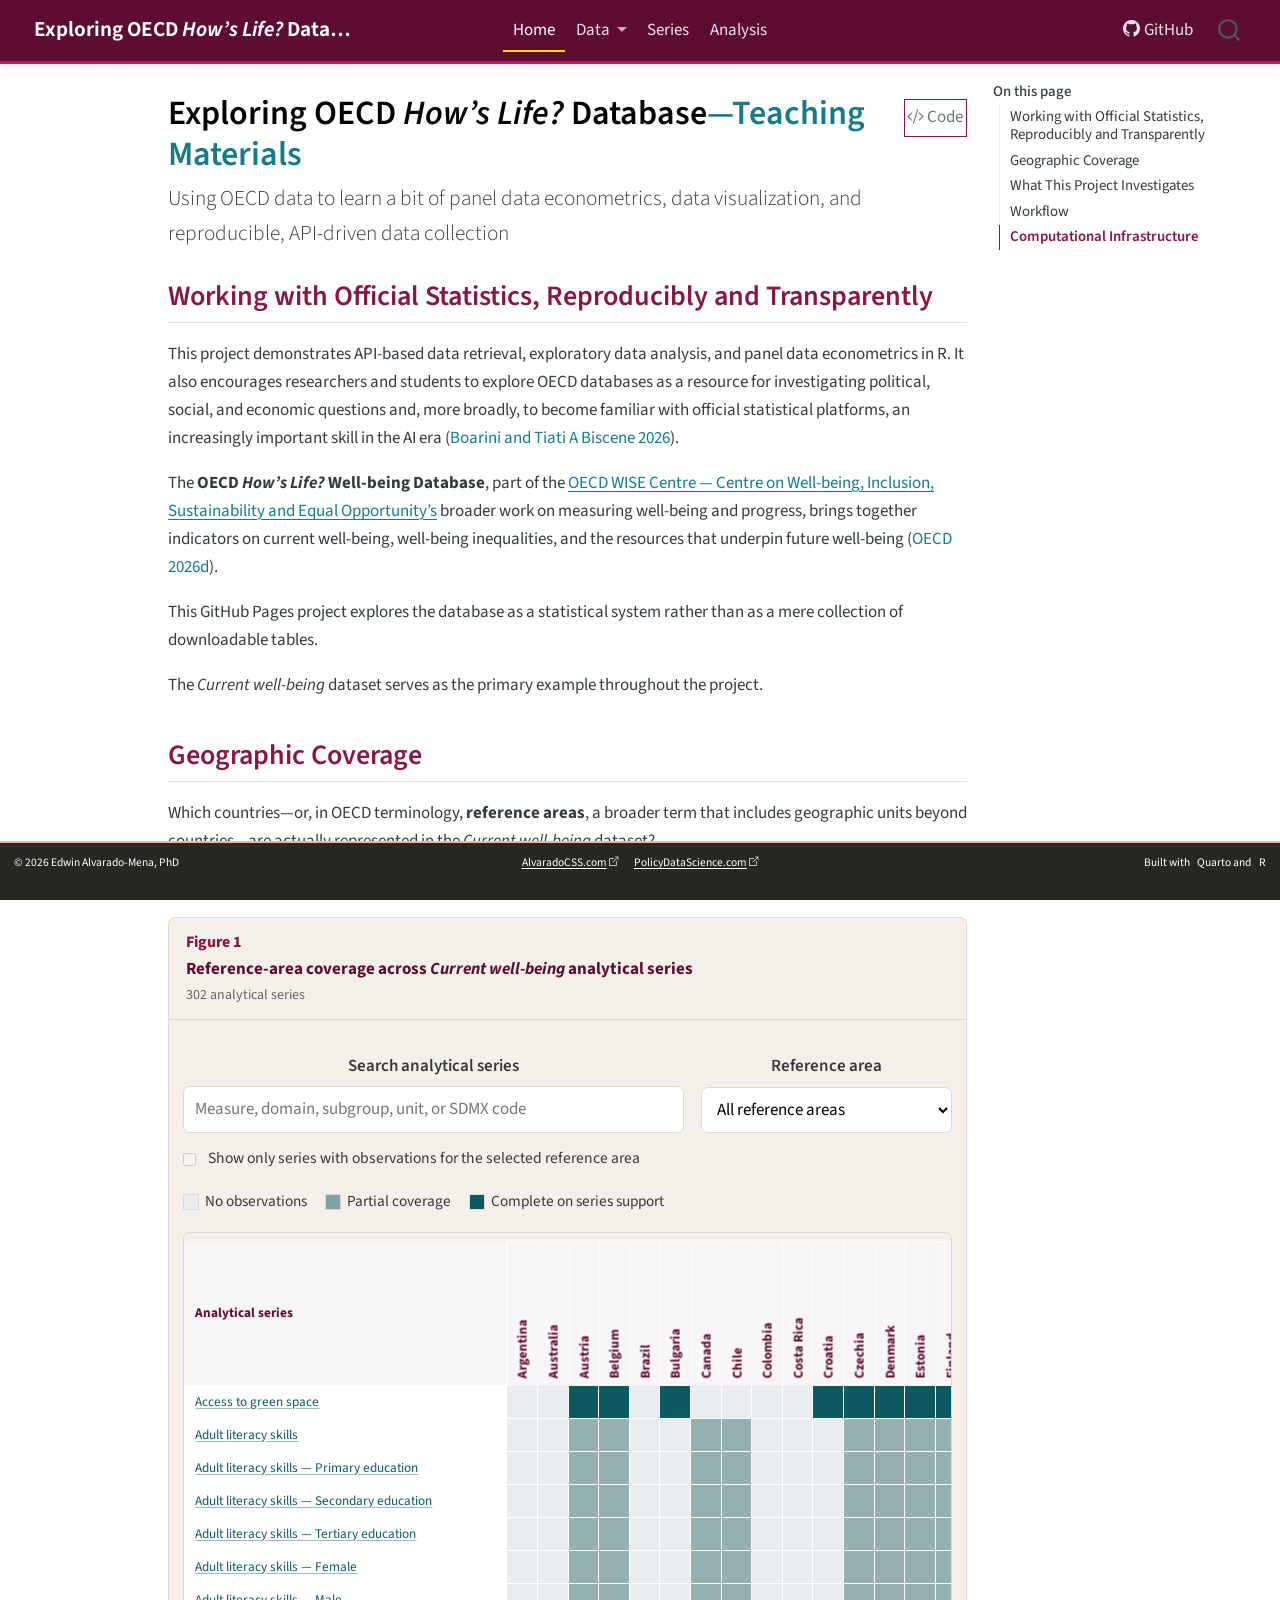
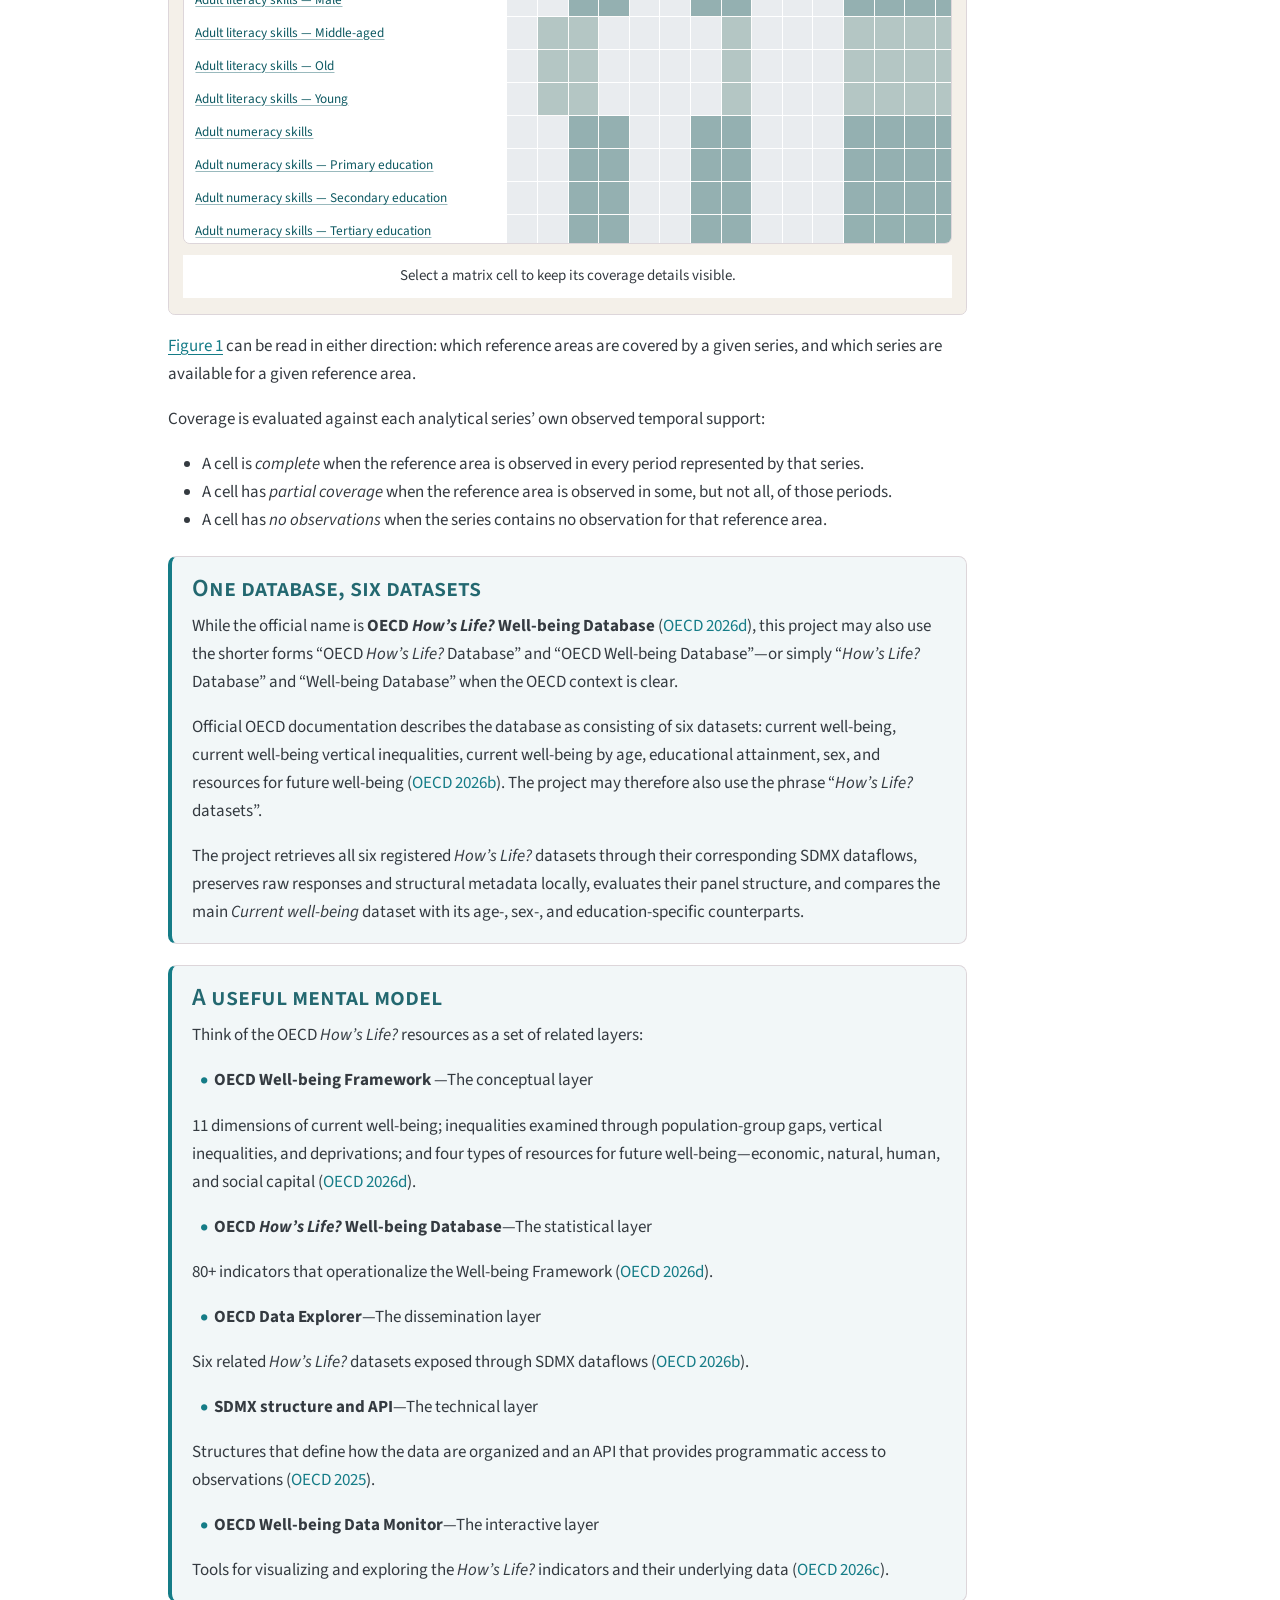
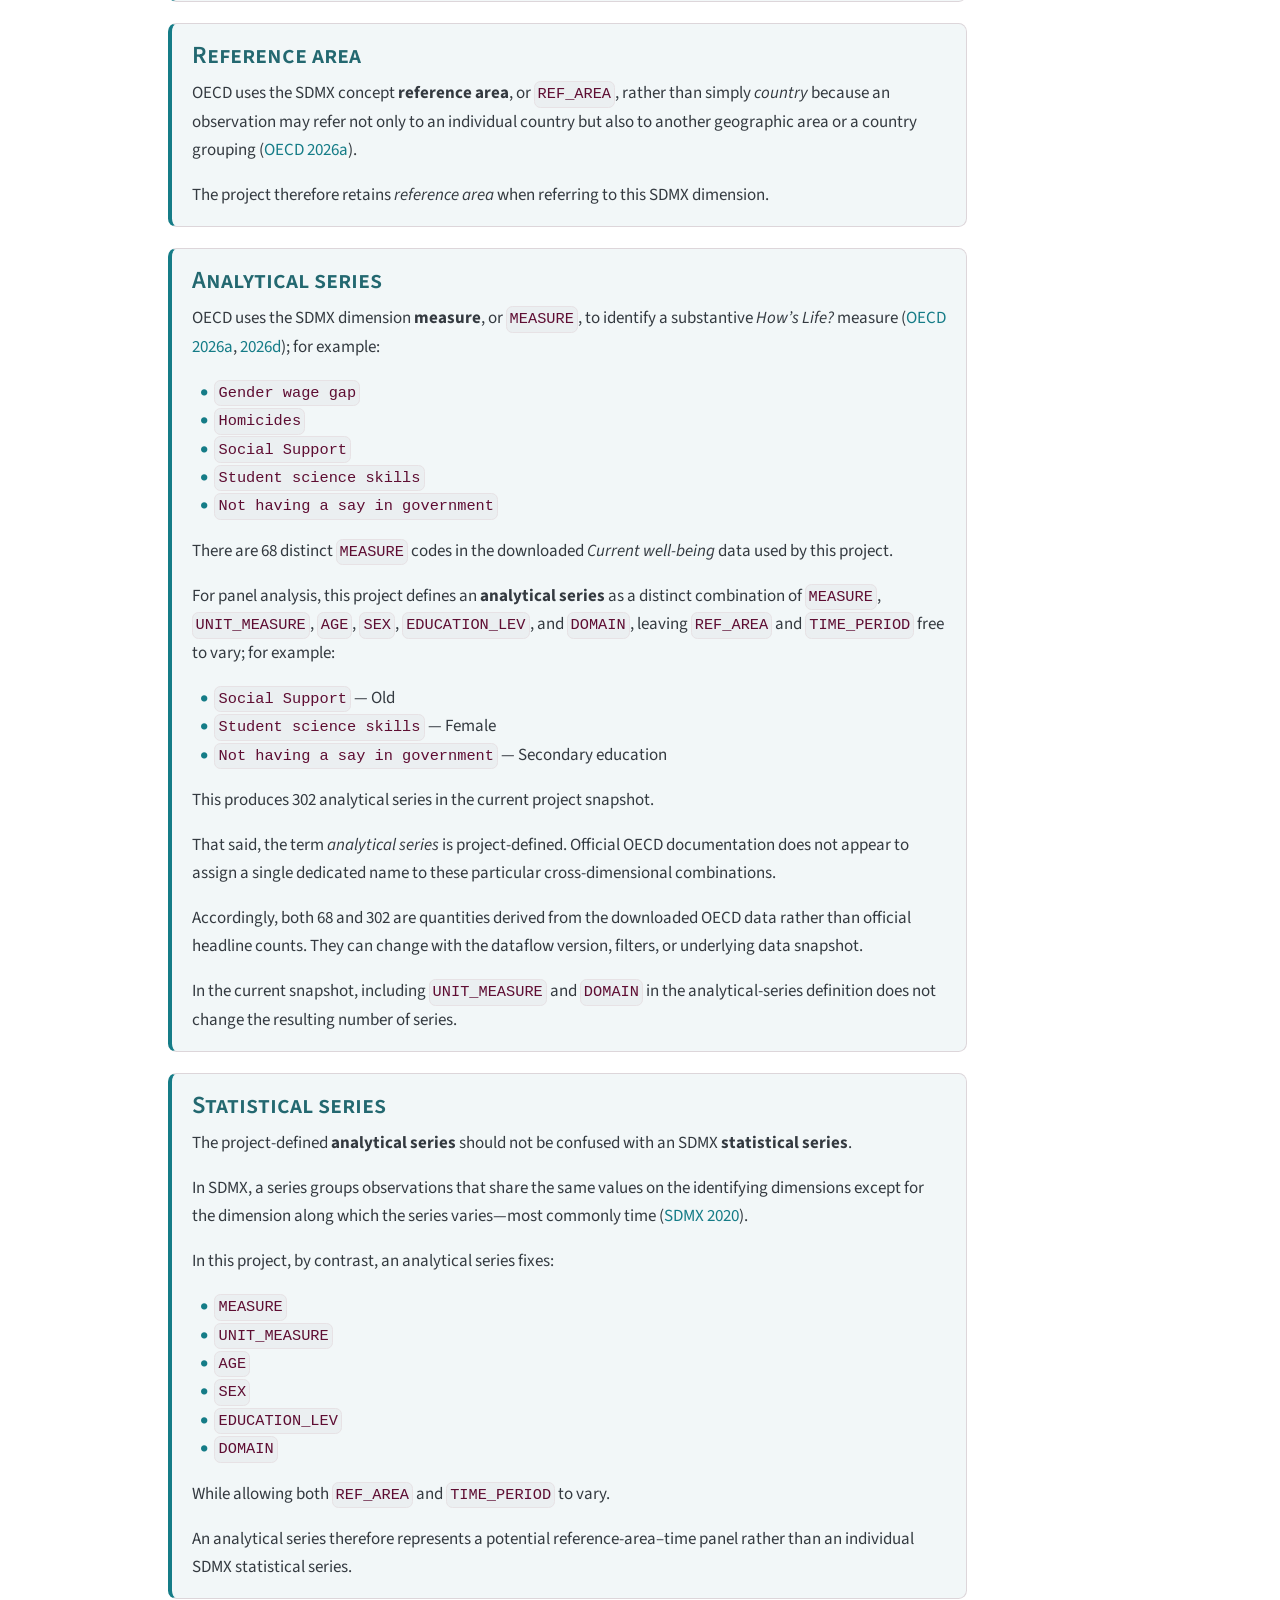
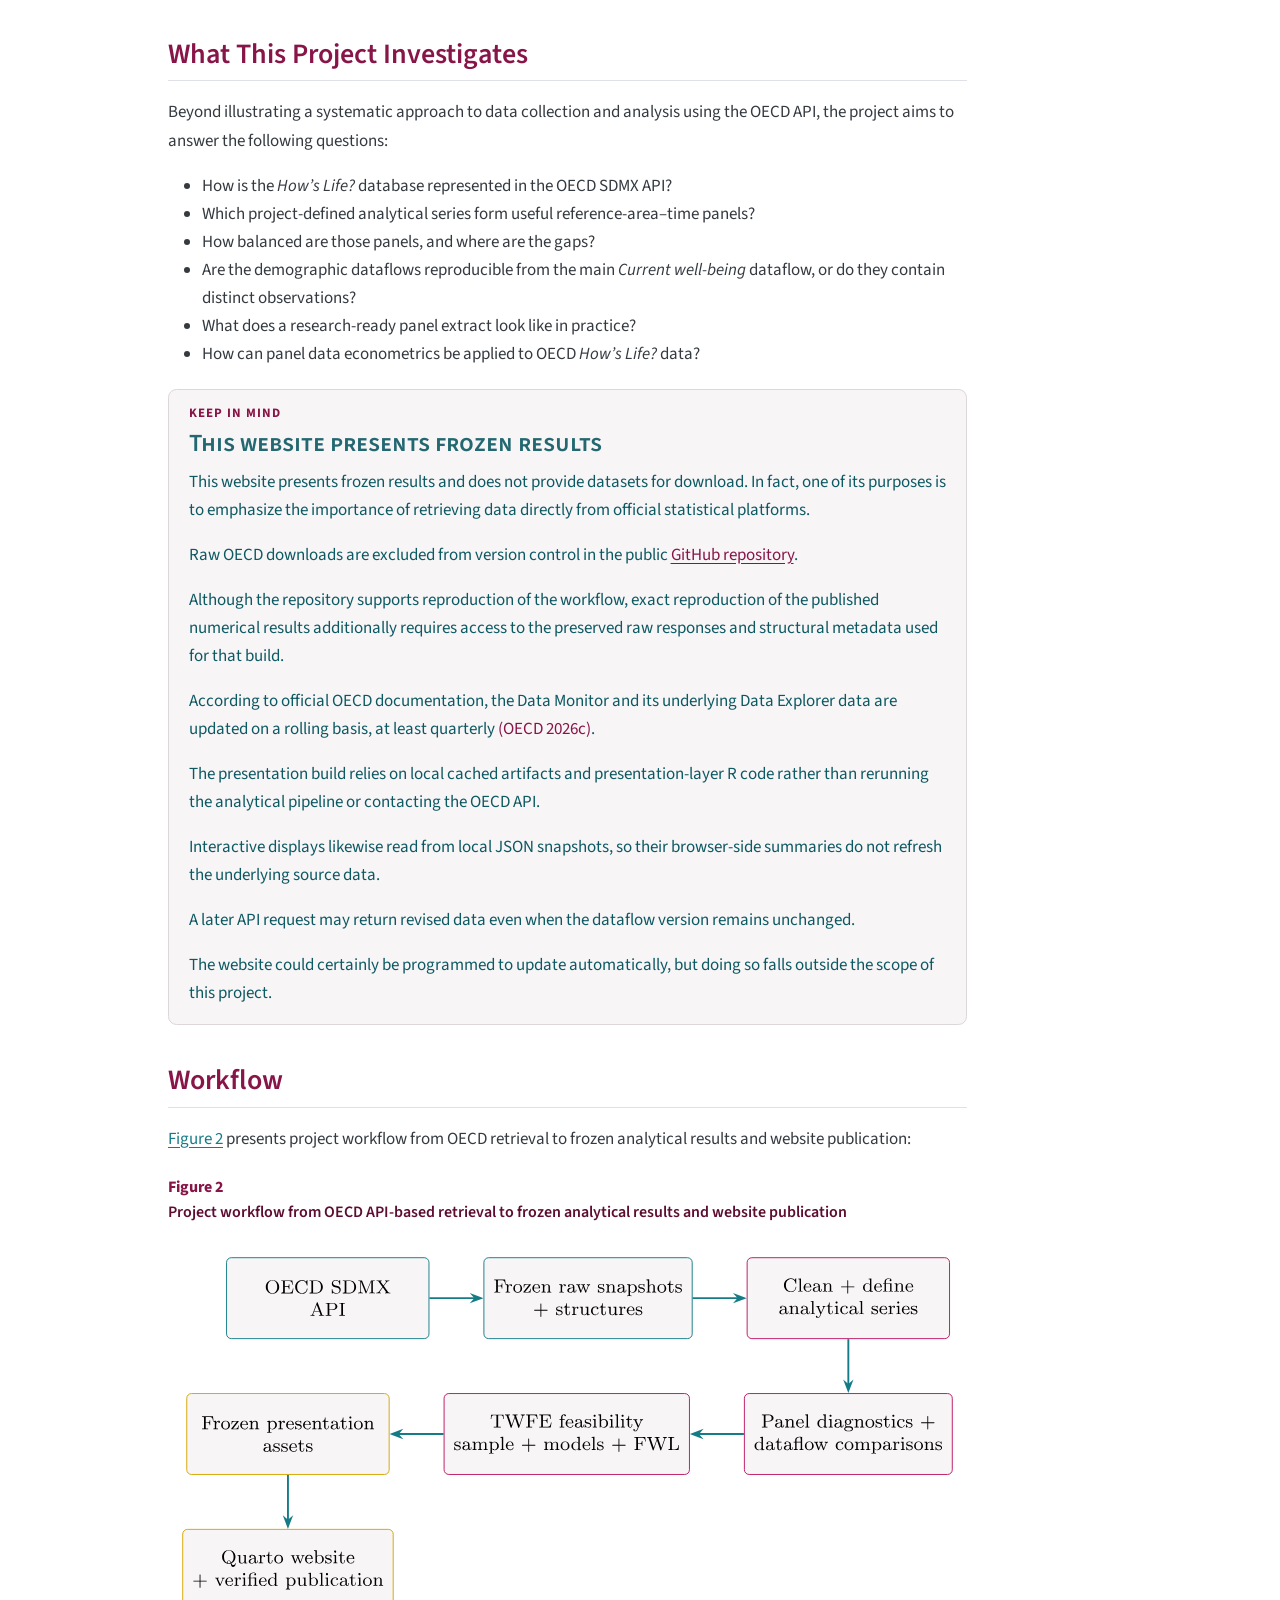
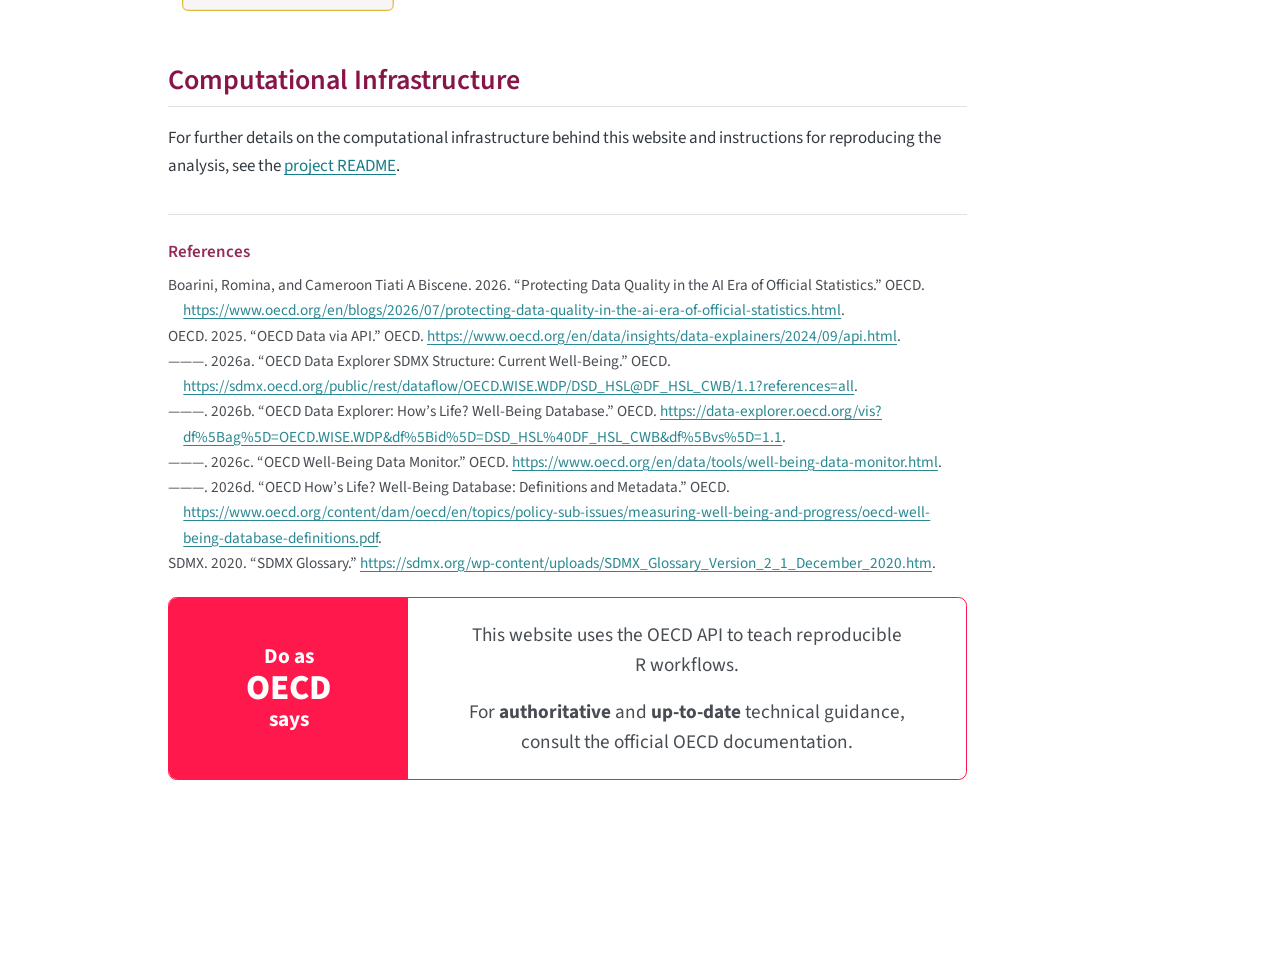
==== docs/index.html @ 36839a45 "Fix clean-checkout publication build" ====
<!DOCTYPE html>
<html xmlns="http://www.w3.org/1999/xhtml" lang="en" xml:lang="en"><head>

<meta charset="utf-8">
<meta name="generator" content="quarto-1.8.25">

<meta name="viewport" content="width=device-width, initial-scale=1.0, user-scalable=yes">


<title>Exploring OECD How’s Life? Database—Teaching Materials – Exploring OECD &lt;em&gt;How’s Life?&lt;/em&gt; Database</title>
<style>
code{white-space: pre-wrap;}
span.smallcaps{font-variant: small-caps;}
div.columns{display: flex; gap: min(4vw, 1.5em);}
div.column{flex: auto; overflow-x: auto;}
div.hanging-indent{margin-left: 1.5em; text-indent: -1.5em;}
ul.task-list{list-style: none;}
ul.task-list li input[type="checkbox"] {
  width: 0.8em;
  margin: 0 0.8em 0.2em -1em; /* quarto-specific, see https://github.com/quarto-dev/quarto-cli/issues/4556 */ 
  vertical-align: middle;
}
/* CSS for syntax highlighting */
html { -webkit-text-size-adjust: 100%; }
pre > code.sourceCode { white-space: pre; position: relative; }
pre > code.sourceCode > span { display: inline-block; line-height: 1.25; }
pre > code.sourceCode > span:empty { height: 1.2em; }
.sourceCode { overflow: visible; }
code.sourceCode > span { color: inherit; text-decoration: inherit; }
div.sourceCode { margin: 1em 0; }
pre.sourceCode { margin: 0; }
@media screen {
div.sourceCode { overflow: auto; }
}
@media print {
pre > code.sourceCode { white-space: pre-wrap; }
pre > code.sourceCode > span { text-indent: -5em; padding-left: 5em; }
}
pre.numberSource code
  { counter-reset: source-line 0; }
pre.numberSource code > span
  { position: relative; left: -4em; counter-increment: source-line; }
pre.numberSource code > span > a:first-child::before
  { content: counter(source-line);
    position: relative; left: -1em; text-align: right; vertical-align: baseline;
    border: none; display: inline-block;
    -webkit-touch-callout: none; -webkit-user-select: none;
    -khtml-user-select: none; -moz-user-select: none;
    -ms-user-select: none; user-select: none;
    padding: 0 4px; width: 4em;
  }
pre.numberSource { margin-left: 3em;  padding-left: 4px; }
div.sourceCode
  {   }
@media screen {
pre > code.sourceCode > span > a:first-child::before { text-decoration: underline; }
}
/* CSS for citations */
div.csl-bib-body { }
div.csl-entry {
  clear: both;
  margin-bottom: 0em;
}
.hanging-indent div.csl-entry {
  margin-left:2em;
  text-indent:-2em;
}
div.csl-left-margin {
  min-width:2em;
  float:left;
}
div.csl-right-inline {
  margin-left:2em;
  padding-left:1em;
}
div.csl-indent {
  margin-left: 2em;
}</style>


<script src="site_libs/quarto-nav/quarto-nav.js"></script>
<script src="site_libs/clipboard/clipboard.min.js"></script>
<script src="site_libs/quarto-search/autocomplete.umd.js"></script>
<script src="site_libs/quarto-search/fuse.min.js"></script>
<script src="site_libs/quarto-search/quarto-search.js"></script>
<meta name="quarto:offset" content="./">
<script src="site_libs/quarto-html/quarto.js" type="module"></script>
<script src="site_libs/quarto-html/tabsets/tabsets.js" type="module"></script>
<script src="site_libs/quarto-html/axe/axe-check.js" type="module"></script>
<script src="site_libs/quarto-html/popper.min.js"></script>
<script src="site_libs/quarto-html/tippy.umd.min.js"></script>
<script src="site_libs/quarto-html/anchor.min.js"></script>
<link href="site_libs/quarto-html/tippy.css" rel="stylesheet">
<link href="site_libs/quarto-html/quarto-syntax-highlighting-7b89279ff1a6dce999919e0e67d4d9ec.css" rel="stylesheet" id="quarto-text-highlighting-styles">
<script src="site_libs/bootstrap/bootstrap.min.js"></script>
<link href="site_libs/bootstrap/bootstrap-icons.css" rel="stylesheet">
<link href="site_libs/bootstrap/bootstrap-e31584831b205ffbb2d98406f31c2a5b.min.css" rel="stylesheet" append-hash="true" id="quarto-bootstrap" data-mode="light">
<script src="site_libs/quarto-contrib/iconify-3.0.0/iconify-icon.min.js"></script>
<script id="quarto-search-options" type="application/json">{
  "location": "navbar",
  "copy-button": false,
  "collapse-after": 3,
  "panel-placement": "end",
  "type": "overlay",
  "limit": 50,
  "keyboard-shortcut": [
    "f",
    "/",
    "s"
  ],
  "show-item-context": false,
  "language": {
    "search-no-results-text": "No results",
    "search-matching-documents-text": "matching documents",
    "search-copy-link-title": "Copy link to search",
    "search-hide-matches-text": "Hide additional matches",
    "search-more-match-text": "more match in this document",
    "search-more-matches-text": "more matches in this document",
    "search-clear-button-title": "Clear",
    "search-text-placeholder": "",
    "search-detached-cancel-button-title": "Cancel",
    "search-submit-button-title": "Submit",
    "search-label": "Search"
  }
}</script>


<link rel="stylesheet" href="styles.css">
<meta property="og:title" content="Exploring OECD How’s Life? Database—Teaching Materials – Exploring OECD How’s Life? Database">
<meta property="og:description" content="Using OECD data to learn a bit of panel data econometrics, data visualization, and reproducible, API-driven data collection">
<meta property="og:image" content="https://ealvaradomena.github.io/oecd-hows-life/assets/logo-bg-1200x900.png">
<meta property="og:site_name" content="Exploring OECD <em>How’s Life?</em> Database">
<meta property="og:image:height" content="900">
<meta property="og:image:width" content="1200">
<meta name="twitter:title" content="Exploring OECD How’s Life? Database—Teaching Materials – Exploring OECD How’s Life? Database">
<meta name="twitter:description" content="Using OECD data to learn a bit of panel data econometrics, data visualization, and reproducible, API-driven data collection">
<meta name="twitter:image" content="https://ealvaradomena.github.io/oecd-hows-life/assets/logo-bg-1200x900.png">
<meta name="twitter:card" content="summary_large_image">
<meta name="twitter:image-height" content="900">
<meta name="twitter:image-width" content="1200">
</head>

<body class="nav-fixed quarto-light">

<div id="quarto-search-results"></div>
  <header id="quarto-header" class="headroom fixed-top">
    <nav class="navbar navbar-expand-lg " data-bs-theme="dark">
      <div class="navbar-container container-fluid">
      <div class="navbar-brand-container mx-auto">
    <a href="./index.html" class="navbar-brand navbar-brand-logo">
    </a>
    <a class="navbar-brand" href="./index.html">
    <span class="navbar-title">Exploring OECD <em>How’s Life?</em> Database</span>
    </a>
  </div>
            <div id="quarto-search" class="" title="Search"></div>
          <button class="navbar-toggler" type="button" data-bs-toggle="collapse" data-bs-target="#navbarCollapse" aria-controls="navbarCollapse" role="menu" aria-expanded="false" aria-label="Toggle navigation" onclick="if (window.quartoToggleHeadroom) { window.quartoToggleHeadroom(); }">
  <span class="navbar-toggler-icon"></span>
</button>
          <div class="collapse navbar-collapse" id="navbarCollapse">
            <ul class="navbar-nav navbar-nav-scroll me-auto">
  <li class="nav-item">
    <a class="nav-link active" href="./index.html" aria-current="page"> 
<span class="menu-text">Home</span></a>
  </li>  
  <li class="nav-item dropdown ">
    <a class="nav-link dropdown-toggle" href="#" id="nav-menu-data" role="link" data-bs-toggle="dropdown" aria-expanded="false">
 <span class="menu-text">Data</span>
    </a>
    <ul class="dropdown-menu" aria-labelledby="nav-menu-data">    
        <li>
    <a class="dropdown-item" href="./analysis/01-api-and-structure.html">
 <span class="dropdown-text">OECD API</span></a>
  </li>  
        <li>
    <a class="dropdown-item" href="./analysis/02-database-inventory.html">
 <span class="dropdown-text">Database Inventory</span></a>
  </li>  
        <li>
    <a class="dropdown-item" href="./analysis/03-panel-structure.html">
 <span class="dropdown-text">Panel Data</span></a>
  </li>  
        <li>
    <a class="dropdown-item" href="./analysis/05-demographic-comparisons.html">
 <span class="dropdown-text">Demographic Comparisons</span></a>
  </li>  
    </ul>
  </li>
  <li class="nav-item">
    <a class="nav-link" href="./analysis/09-series-explorer.html"> 
<span class="menu-text">Series</span></a>
  </li>  
  <li class="nav-item">
    <a class="nav-link" href="./analysis/10-twfe-analysis.html"> 
<span class="menu-text">Analysis</span></a>
  </li>  
</ul>
            <ul class="navbar-nav navbar-nav-scroll ms-auto">
  <li class="nav-item">
    <a class="nav-link" href="https://github.com/ealvaradomena/oecd-hows-life"> <i class="bi bi-github" role="img" aria-label="GitHub">
</i> 
<span class="menu-text">GitHub</span></a>
  </li>  
</ul>
          </div> <!-- /navcollapse -->
            <div class="quarto-navbar-tools">
</div>
      </div> <!-- /container-fluid -->
    </nav>
</header>
<!-- content -->
<div id="quarto-content" class="quarto-container page-columns page-rows-contents page-layout-article page-navbar">
<!-- sidebar -->
<!-- margin-sidebar -->
    <div id="quarto-margin-sidebar" class="sidebar margin-sidebar">
        <nav id="TOC" role="doc-toc" class="toc-active">
    <h2 id="toc-title">On this page</h2>
   
  <ul class="collapse">
  <li><a href="#working-with-official-statistics-reproducibly-and-transparently" id="toc-working-with-official-statistics-reproducibly-and-transparently" class="nav-link active" data-scroll-target="#working-with-official-statistics-reproducibly-and-transparently">Working with Official Statistics, Reproducibly and Transparently</a></li>
  <li><a href="#country-coverage" id="toc-country-coverage" class="nav-link" data-scroll-target="#country-coverage">Geographic Coverage</a></li>
  <li><a href="#what-this-project-investigates" id="toc-what-this-project-investigates" class="nav-link" data-scroll-target="#what-this-project-investigates">What This Project Investigates</a></li>
  <li><a href="#workflow" id="toc-workflow" class="nav-link" data-scroll-target="#workflow">Workflow</a></li>
  <li><a href="#computational-infrastructure" id="toc-computational-infrastructure" class="nav-link" data-scroll-target="#computational-infrastructure">Computational Infrastructure</a></li>
  </ul>
</nav>
    </div>
<!-- main -->
<main class="content" id="quarto-document-content">

<header id="title-block-header" class="quarto-title-block default">
<div class="quarto-title">
<div class="quarto-title-block"><div><h1 class="title">Exploring OECD <em>How’s Life?</em> Database<span class="title-teaching-materials">—Teaching Materials</span></h1><button type="button" class="btn code-tools-button" id="quarto-code-tools-source"><i class="bi"></i> Code</button></div></div>
<p class="subtitle lead">Using OECD data to learn a bit of panel data econometrics, data visualization, and reproducible, API-driven data collection</p>
</div>



<div class="quarto-title-meta">

    
  
    
  </div>
  


</header>


<section id="working-with-official-statistics-reproducibly-and-transparently" class="level2">
<h2 class="anchored" data-anchor-id="working-with-official-statistics-reproducibly-and-transparently">Working with Official Statistics, Reproducibly and Transparently</h2>
<p>This project demonstrates API-based data retrieval, exploratory data analysis, and panel data econometrics in R. It also encourages researchers and students to explore OECD databases as a resource for investigating political, social, and economic questions and, more broadly, to become familiar with official statistical platforms, an increasingly important skill in the AI era <span class="citation" data-cites="boarini2026protecting">(<a href="#ref-boarini2026protecting" role="doc-biblioref">Boarini and Tiati A Biscene 2026</a>)</span>.</p>
<p>The <strong>OECD <em>How’s Life?</em> Well-being Database</strong>, part of the <a href="https://www.oecd.org/en/about/directorates/centre-on-well-being-inclusion-sustainability-and-equal-opportunity.html">OECD WISE Centre — Centre on Well-being, Inclusion, Sustainability and Equal Opportunity’s</a> broader work on measuring well-being and progress, brings together indicators on current well-being, well-being inequalities, and the resources that underpin future well-being <span class="citation" data-cites="oecd_hows_life_metadata_2026">(<a href="#ref-oecd_hows_life_metadata_2026" role="doc-biblioref">OECD 2026d</a>)</span>.</p>
<p>This GitHub Pages project explores the database as a statistical system rather than as a mere collection of downloadable tables.</p>
<p>The <em>Current well-being</em> dataset serves as the primary example throughout the project.</p>
</section>
<section id="country-coverage" class="level2">
<h2 class="anchored" data-anchor-id="country-coverage">Geographic Coverage</h2>
<p>Which countries—or, in OECD terminology, <strong>reference areas</strong>, a broader term that includes geographic units beyond countries—are actually represented in the <em>Current well-being</em> dataset?</p>
<p>The interactive matrix in <a href="#fig-country-coverage" class="quarto-xref">Figure&nbsp;1</a> maps reference-area coverage across the <strong>analytical series</strong>.</p>
<div id="fig-country-coverage" class="quarto-float quarto-figure quarto-figure-center anchored">
<figure class="quarto-float quarto-float-fig figure">
<figcaption class="quarto-float-caption-top quarto-float-caption quarto-float-fig" id="fig-country-coverage-caption-0ceaefa1-69ba-4598-a22c-09a6ac19f8ca">
<span class="object-caption-number">Figure&nbsp;1</span>
<span class="object-caption-title">Reference-area coverage across <em>Current well-being</em> analytical series</span>
<span class="object-caption-subtitle">302 analytical series</span>
</figcaption>
<div aria-describedby="fig-country-coverage-caption-0ceaefa1-69ba-4598-a22c-09a6ac19f8ca">
<div id="country-coverage-matrix" class="country-coverage" aria-live="polite">
<p class="series-loading">
Loading country coverage…
</p>
</div>
</div>
</figure>
</div>
<noscript>
This coverage explorer requires JavaScript.
</noscript>
<script src="assets/country-coverage.js" defer=""></script>
<p><a href="#fig-country-coverage" class="quarto-xref">Figure&nbsp;1</a> can be read in either direction: which reference areas are covered by a given series, and which series are available for a given reference area.</p>
<p>Coverage is evaluated against each analytical series’ own observed temporal support:</p>
<ul>
<li>A cell is <em>complete</em> when the reference area is observed in every period represented by that series.</li>
<li>A cell has <em>partial coverage</em> when the reference area is observed in some, but not all, of those periods.</li>
<li>A cell has <em>no observations</em> when the series contains no observation for that reference area.</li>
</ul>
<section id="one-database-six-datasets" class="level3 data-note">
<h3 class="anchored" data-anchor-id="one-database-six-datasets"><span class="smallcaps">One database, six datasets</span></h3>
<p>While the official name is <strong>OECD <em>How’s Life?</em> Well-being Database</strong> <span class="citation" data-cites="oecd_hows_life_metadata_2026">(<a href="#ref-oecd_hows_life_metadata_2026" role="doc-biblioref">OECD 2026d</a>)</span>, this project may also use the shorter forms “OECD <em>How’s Life?</em> Database” and “OECD Well-being Database”—or simply “<em>How’s Life?</em> Database” and “Well-being Database” when the OECD context is clear.</p>
<p>Official OECD documentation describes the database as consisting of six datasets: current well-being, current well-being vertical inequalities, current well-being by age, educational attainment, sex, and resources for future well-being <span class="citation" data-cites="oecd_data_explorer_hows_life_2026">(<a href="#ref-oecd_data_explorer_hows_life_2026" role="doc-biblioref">OECD 2026b</a>)</span>. The project may therefore also use the phrase “<em>How’s Life?</em> datasets”.</p>
<p>The project retrieves all six registered <em>How’s Life?</em> datasets through their corresponding SDMX dataflows, preserves raw responses and structural metadata locally, evaluates their panel structure, and compares the main <em>Current well-being</em> dataset with its age-, sex-, and education-specific counterparts.</p>
</section>
<section id="a-useful-mental-model" class="level3 data-note">
<h3 class="anchored" data-anchor-id="a-useful-mental-model"><span class="smallcaps">A useful mental model</span></h3>
<p>Think of the OECD <em>How’s Life?</em> resources as a set of related layers:</p>
<ul>
<li><strong>OECD Well-being Framework</strong> —The conceptual layer</li>
</ul>
<p>11 dimensions of current well-being; inequalities examined through population-group gaps, vertical inequalities, and deprivations; and four types of resources for future well-being—economic, natural, human, and social capital <span class="citation" data-cites="oecd_hows_life_metadata_2026">(<a href="#ref-oecd_hows_life_metadata_2026" role="doc-biblioref">OECD 2026d</a>)</span>.</p>
<ul>
<li><strong>OECD <em>How’s Life?</em> Well-being Database</strong>—The statistical layer</li>
</ul>
<p>80+ indicators that operationalize the Well-being Framework <span class="citation" data-cites="oecd_hows_life_metadata_2026">(<a href="#ref-oecd_hows_life_metadata_2026" role="doc-biblioref">OECD 2026d</a>)</span>.</p>
<ul>
<li><strong>OECD Data Explorer</strong>—The dissemination layer</li>
</ul>
<p>Six related <em>How’s Life?</em> datasets exposed through SDMX dataflows <span class="citation" data-cites="oecd_data_explorer_hows_life_2026">(<a href="#ref-oecd_data_explorer_hows_life_2026" role="doc-biblioref">OECD 2026b</a>)</span>.</p>
<ul>
<li><strong>SDMX structure and API</strong>—The technical layer</li>
</ul>
<p>Structures that define how the data are organized and an API that provides programmatic access to observations <span class="citation" data-cites="oecd_api_2025">(<a href="#ref-oecd_api_2025" role="doc-biblioref">OECD 2025</a>)</span>.</p>
<ul>
<li><strong>OECD Well-being Data Monitor</strong>—The interactive layer</li>
</ul>
<p>Tools for visualizing and exploring the <em>How’s Life?</em> indicators and their underlying data <span class="citation" data-cites="oecd_wellbeing_monitor_2026">(<a href="#ref-oecd_wellbeing_monitor_2026" role="doc-biblioref">OECD 2026c</a>)</span>.</p>
</section>
<section id="reference-area" class="level3 data-note">
<h3 class="anchored" data-anchor-id="reference-area"><span class="smallcaps">Reference area</span></h3>
<p>OECD uses the SDMX concept <strong>reference area</strong>, or <code>REF_AREA</code>, rather than simply <em>country</em> because an observation may refer not only to an individual country but also to another geographic area or a country grouping <span class="citation" data-cites="oecd_hows_life_structure_2026">(<a href="#ref-oecd_hows_life_structure_2026" role="doc-biblioref">OECD 2026a</a>)</span>.</p>
<p>The project therefore retains <em>reference area</em> when referring to this SDMX dimension.</p>
</section>
<section id="analytical-series" class="level3 data-note">
<h3 class="anchored" data-anchor-id="analytical-series"><span class="smallcaps">Analytical series</span></h3>
<p>OECD uses the SDMX dimension <strong>measure</strong>, or <code>MEASURE</code>, to identify a substantive <em>How’s Life?</em> measure <span class="citation" data-cites="oecd_hows_life_structure_2026 oecd_hows_life_metadata_2026">(<a href="#ref-oecd_hows_life_structure_2026" role="doc-biblioref">OECD 2026a</a>, <a href="#ref-oecd_hows_life_metadata_2026" role="doc-biblioref">2026d</a>)</span>; for example:</p>
<ul>
<li><code>Gender wage gap</code></li>
<li><code>Homicides</code></li>
<li><code>Social Support</code></li>
<li><code>Student science skills</code></li>
<li><code>Not having a say in government</code></li>
</ul>
<p>There are 68 distinct <code>MEASURE</code> codes in the downloaded <em>Current well-being</em> data used by this project.</p>
<p>For panel analysis, this project defines an <strong>analytical series</strong> as a distinct combination of <code>MEASURE</code>, <code>UNIT_MEASURE</code>, <code>AGE</code>, <code>SEX</code>, <code>EDUCATION_LEV</code>, and <code>DOMAIN</code>, leaving <code>REF_AREA</code> and <code>TIME_PERIOD</code> free to vary; for example:</p>
<ul>
<li><code>Social Support</code> — Old</li>
<li><code>Student science skills</code> — Female</li>
<li><code>Not having a say in government</code> — Secondary education</li>
</ul>
<p>This produces 302 analytical series in the current project snapshot.</p>
<p>That said, the term <em>analytical series</em> is project-defined. Official OECD documentation does not appear to assign a single dedicated name to these particular cross-dimensional combinations.</p>
<p>Accordingly, both 68 and 302 are quantities derived from the downloaded OECD data rather than official headline counts. They can change with the dataflow version, filters, or underlying data snapshot.</p>
<p>In the current snapshot, including <code>UNIT_MEASURE</code> and <code>DOMAIN</code> in the analytical-series definition does not change the resulting number of series.</p>
</section>
<section id="statistical-series" class="level3 data-note">
<h3 class="anchored" data-anchor-id="statistical-series"><span class="smallcaps">Statistical series</span></h3>
<p>The project-defined <strong>analytical series</strong> should not be confused with an SDMX <strong>statistical series</strong>.</p>
<p>In SDMX, a series groups observations that share the same values on the identifying dimensions except for the dimension along which the series varies—most commonly time <span class="citation" data-cites="sdmx_glossary_2020">(<a href="#ref-sdmx_glossary_2020" role="doc-biblioref">SDMX 2020</a>)</span>.</p>
<p>In this project, by contrast, an analytical series fixes:</p>
<ul>
<li><code>MEASURE</code></li>
<li><code>UNIT_MEASURE</code></li>
<li><code>AGE</code></li>
<li><code>SEX</code></li>
<li><code>EDUCATION_LEV</code></li>
<li><code>DOMAIN</code></li>
</ul>
<p>While allowing both <code>REF_AREA</code> and <code>TIME_PERIOD</code> to vary.</p>
<p>An analytical series therefore represents a potential reference-area–time panel rather than an individual SDMX statistical series.</p>
</section>
</section>
<section id="what-this-project-investigates" class="level2">
<h2 class="anchored" data-anchor-id="what-this-project-investigates">What This Project Investigates</h2>
<p>Beyond illustrating a systematic approach to data collection and analysis using the OECD API, the project aims to answer the following questions:</p>
<ul>
<li>How is the <em>How’s Life?</em> database represented in the OECD SDMX API?</li>
<li>Which project-defined analytical series form useful reference-area–time panels?</li>
<li>How balanced are those panels, and where are the gaps?</li>
<li>Are the demographic dataflows reproducible from the main <em>Current well-being</em> dataflow, or do they contain distinct observations?</li>
<li>What does a research-ready panel extract look like in practice?</li>
<li>How can panel data econometrics be applied to OECD <em>How’s Life?</em> data?</li>
</ul>
<section id="this-website-presents-frozen-results" class="level3 context-note">
<h3 class="anchored" data-anchor-id="this-website-presents-frozen-results"><span class="smallcaps">This website presents frozen results</span></h3>
<p>This website presents frozen results and does not provide datasets for download. In fact, one of its purposes is to emphasize the importance of retrieving data directly from official statistical platforms.</p>
<p>Raw OECD downloads are excluded from version control in the public <a href="https://github.com/ealvaradomena/oecd-hows-life">GitHub repository</a>.</p>
<p>Although the repository supports reproduction of the workflow, exact reproduction of the published numerical results additionally requires access to the preserved raw responses and structural metadata used for that build.</p>
<p>According to official OECD documentation, the Data Monitor and its underlying Data Explorer data are updated on a rolling basis, at least quarterly <span class="citation" data-cites="oecd_wellbeing_monitor_2026">(<a href="#ref-oecd_wellbeing_monitor_2026" role="doc-biblioref">OECD 2026c</a>)</span>.</p>
<p>The presentation build relies on local cached artifacts and presentation-layer R code rather than rerunning the analytical pipeline or contacting the OECD API.</p>
<p>Interactive displays likewise read from local JSON snapshots, so their browser-side summaries do not refresh the underlying source data.</p>
<p>A later API request may return revised data even when the dataflow version remains unchanged.</p>
<p>The website could certainly be programmed to update automatically, but doing so falls outside the scope of this project.</p>
</section>
</section>
<section id="workflow" class="level2">
<h2 class="anchored" data-anchor-id="workflow">Workflow</h2>
<p><a href="#fig-project-workflow" class="quarto-xref">Figure&nbsp;2</a> presents project workflow from OECD retrieval to frozen analytical results and website publication:</p>
<div id="fig-project-workflow" class="quarto-float quarto-figure quarto-figure-center anchored">
<figure class="quarto-float quarto-float-fig figure">
<figcaption class="quarto-float-caption-top quarto-float-caption quarto-float-fig" id="fig-project-workflow-caption-0ceaefa1-69ba-4598-a22c-09a6ac19f8ca">
<span class="object-caption-number">Figure&nbsp;2</span>
<span class="object-caption-title">Project workflow from OECD API-based retrieval to frozen analytical results and website publication</span>
</figcaption>
<div aria-describedby="fig-project-workflow-caption-0ceaefa1-69ba-4598-a22c-09a6ac19f8ca">
<p><img src="assets/project-workflow.svg" class="workflow-diagram figure-img" alt="Project workflow from OECD SDMX retrieval through frozen analytical results to verified Quarto publication."></p>
</div>
</figure>
</div>
</section>
<section id="computational-infrastructure" class="level2">
<h2 class="anchored" data-anchor-id="computational-infrastructure">Computational Infrastructure</h2>
<p>For further details on the computational infrastructure behind this website and instructions for reproducing the analysis, see the <a href="https://github.com/ealvaradomena/oecd-hows-life#recomputing-the-analysis-later">project README</a>.</p>
<script src="assets/site-refinements.js" defer=""></script>
<div class="oecd-rules">
<div class="oecd-rules__slogan">
<span class="oecd-rules__slogan-line">Do as</span><br>
<span class="oecd-rules__slogan-oecd">OECD</span><br>
<span class="oecd-rules__slogan-line">says</span>
</div>
<div class="oecd-rules__guidance">
<p>This website uses the OECD API to teach reproducible<br>
R workflows.</p>
<p>For <strong>authoritative</strong> and <strong>up-to-date</strong> technical guidance,<br>
consult the official OECD documentation.</p>
</div>
</div>


<!-- -->


</section>

<div id="quarto-appendix" class="default"><section class="quarto-appendix-contents" role="doc-bibliography" id="quarto-bibliography"><h2 class="anchored quarto-appendix-heading">References</h2><div id="refs" class="references csl-bib-body hanging-indent" data-entry-spacing="0" role="list">
<div id="ref-boarini2026protecting" class="csl-entry" role="listitem">
Boarini, Romina, and Cameroon Tiati A Biscene. 2026. <span>“Protecting Data Quality in the AI Era of Official Statistics.”</span> OECD. <a href="https://www.oecd.org/en/blogs/2026/07/protecting-data-quality-in-the-ai-era-of-official-statistics.html">https://www.oecd.org/en/blogs/2026/07/protecting-data-quality-in-the-ai-era-of-official-statistics.html</a>.
</div>
<div id="ref-oecd_api_2025" class="csl-entry" role="listitem">
OECD. 2025. <span>“OECD Data via API.”</span> OECD. <a href="https://www.oecd.org/en/data/insights/data-explainers/2024/09/api.html">https://www.oecd.org/en/data/insights/data-explainers/2024/09/api.html</a>.
</div>
<div id="ref-oecd_hows_life_structure_2026" class="csl-entry" role="listitem">
———. 2026a. <span>“OECD Data Explorer SDMX Structure: Current Well-Being.”</span> OECD. <a href="https://sdmx.oecd.org/public/rest/dataflow/OECD.WISE.WDP/DSD_HSL@DF_HSL_CWB/1.1?references=all">https://sdmx.oecd.org/public/rest/dataflow/OECD.WISE.WDP/DSD_HSL@DF_HSL_CWB/1.1?references=all</a>.
</div>
<div id="ref-oecd_data_explorer_hows_life_2026" class="csl-entry" role="listitem">
———. 2026b. <span>“OECD Data Explorer: How’s Life? Well-Being Database.”</span> OECD. <a href="https://data-explorer.oecd.org/vis?df%5Bag%5D=OECD.WISE.WDP&amp;df%5Bid%5D=DSD_HSL%40DF_HSL_CWB&amp;df%5Bvs%5D=1.1">https://data-explorer.oecd.org/vis?df%5Bag%5D=OECD.WISE.WDP&amp;df%5Bid%5D=DSD_HSL%40DF_HSL_CWB&amp;df%5Bvs%5D=1.1</a>.
</div>
<div id="ref-oecd_wellbeing_monitor_2026" class="csl-entry" role="listitem">
———. 2026c. <span>“OECD Well-Being Data Monitor.”</span> OECD. <a href="https://www.oecd.org/en/data/tools/well-being-data-monitor.html">https://www.oecd.org/en/data/tools/well-being-data-monitor.html</a>.
</div>
<div id="ref-oecd_hows_life_metadata_2026" class="csl-entry" role="listitem">
———. 2026d. <span>“OECD How’s Life? Well-Being Database: Definitions and Metadata.”</span> OECD. <a href="https://www.oecd.org/content/dam/oecd/en/topics/policy-sub-issues/measuring-well-being-and-progress/oecd-well-being-database-definitions.pdf">https://www.oecd.org/content/dam/oecd/en/topics/policy-sub-issues/measuring-well-being-and-progress/oecd-well-being-database-definitions.pdf</a>.
</div>
<div id="ref-sdmx_glossary_2020" class="csl-entry" role="listitem">
SDMX. 2020. <span>“SDMX Glossary.”</span> <a href="https://sdmx.org/wp-content/uploads/SDMX_Glossary_Version_2_1_December_2020.htm">https://sdmx.org/wp-content/uploads/SDMX_Glossary_Version_2_1_December_2020.htm</a>.
</div>
</div></section></div></main> <!-- /main -->
<script id="quarto-html-after-body" type="application/javascript">
  window.document.addEventListener("DOMContentLoaded", function (event) {
    const icon = "";
    const anchorJS = new window.AnchorJS();
    anchorJS.options = {
      placement: 'right',
      icon: icon
    };
    anchorJS.add('.anchored');
    const isCodeAnnotation = (el) => {
      for (const clz of el.classList) {
        if (clz.startsWith('code-annotation-')) {                     
          return true;
        }
      }
      return false;
    }
    const onCopySuccess = function(e) {
      // button target
      const button = e.trigger;
      // don't keep focus
      button.blur();
      // flash "checked"
      button.classList.add('code-copy-button-checked');
      var currentTitle = button.getAttribute("title");
      button.setAttribute("title", "Copied!");
      let tooltip;
      if (window.bootstrap) {
        button.setAttribute("data-bs-toggle", "tooltip");
        button.setAttribute("data-bs-placement", "left");
        button.setAttribute("data-bs-title", "Copied!");
        tooltip = new bootstrap.Tooltip(button, 
          { trigger: "manual", 
            customClass: "code-copy-button-tooltip",
            offset: [0, -8]});
        tooltip.show();    
      }
      setTimeout(function() {
        if (tooltip) {
          tooltip.hide();
          button.removeAttribute("data-bs-title");
          button.removeAttribute("data-bs-toggle");
          button.removeAttribute("data-bs-placement");
        }
        button.setAttribute("title", currentTitle);
        button.classList.remove('code-copy-button-checked');
      }, 1000);
      // clear code selection
      e.clearSelection();
    }
    const getTextToCopy = function(trigger) {
      const outerScaffold = trigger.parentElement.cloneNode(true);
      const codeEl = outerScaffold.querySelector('code');
      for (const childEl of codeEl.children) {
        if (isCodeAnnotation(childEl)) {
          childEl.remove();
        }
      }
      return codeEl.innerText;
    }
    const clipboard = new window.ClipboardJS('.code-copy-button:not([data-in-quarto-modal])', {
      text: getTextToCopy
    });
    clipboard.on('success', onCopySuccess);
    if (window.document.getElementById('quarto-embedded-source-code-modal')) {
      const clipboardModal = new window.ClipboardJS('.code-copy-button[data-in-quarto-modal]', {
        text: getTextToCopy,
        container: window.document.getElementById('quarto-embedded-source-code-modal')
      });
      clipboardModal.on('success', onCopySuccess);
    }
    const viewSource = window.document.getElementById('quarto-view-source') ||
                       window.document.getElementById('quarto-code-tools-source');
    if (viewSource) {
      const sourceUrl = viewSource.getAttribute("data-quarto-source-url");
      viewSource.addEventListener("click", function(e) {
        if (sourceUrl) {
          // rstudio viewer pane
          if (/\bcapabilities=\b/.test(window.location)) {
            window.open(sourceUrl);
          } else {
            window.location.href = sourceUrl;
          }
        } else {
          const modal = new bootstrap.Modal(document.getElementById('quarto-embedded-source-code-modal'));
          modal.show();
        }
        return false;
      });
    }
    function toggleCodeHandler(show) {
      return function(e) {
        const detailsSrc = window.document.querySelectorAll(".cell > details > .sourceCode");
        for (let i=0; i<detailsSrc.length; i++) {
          const details = detailsSrc[i].parentElement;
          if (show) {
            details.open = true;
          } else {
            details.removeAttribute("open");
          }
        }
        const cellCodeDivs = window.document.querySelectorAll(".cell > .sourceCode");
        const fromCls = show ? "hidden" : "unhidden";
        const toCls = show ? "unhidden" : "hidden";
        for (let i=0; i<cellCodeDivs.length; i++) {
          const codeDiv = cellCodeDivs[i];
          if (codeDiv.classList.contains(fromCls)) {
            codeDiv.classList.remove(fromCls);
            codeDiv.classList.add(toCls);
          } 
        }
        return false;
      }
    }
    const hideAllCode = window.document.getElementById("quarto-hide-all-code");
    if (hideAllCode) {
      hideAllCode.addEventListener("click", toggleCodeHandler(false));
    }
    const showAllCode = window.document.getElementById("quarto-show-all-code");
    if (showAllCode) {
      showAllCode.addEventListener("click", toggleCodeHandler(true));
    }
      var localhostRegex = new RegExp(/^(?:http|https):\/\/localhost\:?[0-9]*\//);
      var mailtoRegex = new RegExp(/^mailto:/);
        var filterRegex = new RegExp("https:\/\/ealvaradomena\.github\.io\/oecd-hows-life\/");
      var isInternal = (href) => {
          return filterRegex.test(href) || localhostRegex.test(href) || mailtoRegex.test(href);
      }
      // Inspect non-navigation links and adorn them if external
     var links = window.document.querySelectorAll('a[href]:not(.nav-link):not(.navbar-brand):not(.toc-action):not(.sidebar-link):not(.sidebar-item-toggle):not(.pagination-link):not(.no-external):not([aria-hidden]):not(.dropdown-item):not(.quarto-navigation-tool):not(.about-link)');
      for (var i=0; i<links.length; i++) {
        const link = links[i];
        if (!isInternal(link.href)) {
          // undo the damage that might have been done by quarto-nav.js in the case of
          // links that we want to consider external
          if (link.dataset.originalHref !== undefined) {
            link.href = link.dataset.originalHref;
          }
            // target, if specified
            link.setAttribute("target", "_blank");
            if (link.getAttribute("rel") === null) {
              link.setAttribute("rel", "noopener");
            }
        }
      }
    function tippyHover(el, contentFn, onTriggerFn, onUntriggerFn) {
      const config = {
        allowHTML: true,
        maxWidth: 500,
        delay: 100,
        arrow: false,
        appendTo: function(el) {
            return el.parentElement;
        },
        interactive: true,
        interactiveBorder: 10,
        theme: 'quarto',
        placement: 'bottom-start',
      };
      if (contentFn) {
        config.content = contentFn;
      }
      if (onTriggerFn) {
        config.onTrigger = onTriggerFn;
      }
      if (onUntriggerFn) {
        config.onUntrigger = onUntriggerFn;
      }
      window.tippy(el, config); 
    }
    const noterefs = window.document.querySelectorAll('a[role="doc-noteref"]');
    for (var i=0; i<noterefs.length; i++) {
      const ref = noterefs[i];
      tippyHover(ref, function() {
        // use id or data attribute instead here
        let href = ref.getAttribute('data-footnote-href') || ref.getAttribute('href');
        try { href = new URL(href).hash; } catch {}
        const id = href.replace(/^#\/?/, "");
        const note = window.document.getElementById(id);
        if (note) {
          return note.innerHTML;
        } else {
          return "";
        }
      });
    }
    const xrefs = window.document.querySelectorAll('a.quarto-xref');
    const processXRef = (id, note) => {
      // Strip column container classes
      const stripColumnClz = (el) => {
        el.classList.remove("page-full", "page-columns");
        if (el.children) {
          for (const child of el.children) {
            stripColumnClz(child);
          }
        }
      }
      stripColumnClz(note)
      if (id === null || id.startsWith('sec-')) {
        // Special case sections, only their first couple elements
        const container = document.createElement("div");
        if (note.children && note.children.length > 2) {
          container.appendChild(note.children[0].cloneNode(true));
          for (let i = 1; i < note.children.length; i++) {
            const child = note.children[i];
            if (child.tagName === "P" && child.innerText === "") {
              continue;
            } else {
              container.appendChild(child.cloneNode(true));
              break;
            }
          }
          if (window.Quarto?.typesetMath) {
            window.Quarto.typesetMath(container);
          }
          return container.innerHTML
        } else {
          if (window.Quarto?.typesetMath) {
            window.Quarto.typesetMath(note);
          }
          return note.innerHTML;
        }
      } else {
        // Remove any anchor links if they are present
        const anchorLink = note.querySelector('a.anchorjs-link');
        if (anchorLink) {
          anchorLink.remove();
        }
        if (window.Quarto?.typesetMath) {
          window.Quarto.typesetMath(note);
        }
        if (note.classList.contains("callout")) {
          return note.outerHTML;
        } else {
          return note.innerHTML;
        }
      }
    }
    for (var i=0; i<xrefs.length; i++) {
      const xref = xrefs[i];
      tippyHover(xref, undefined, function(instance) {
        instance.disable();
        let url = xref.getAttribute('href');
        let hash = undefined; 
        if (url.startsWith('#')) {
          hash = url;
        } else {
          try { hash = new URL(url).hash; } catch {}
        }
        if (hash) {
          const id = hash.replace(/^#\/?/, "");
          const note = window.document.getElementById(id);
          if (note !== null) {
            try {
              const html = processXRef(id, note.cloneNode(true));
              instance.setContent(html);
            } finally {
              instance.enable();
              instance.show();
            }
          } else {
            // See if we can fetch this
            fetch(url.split('#')[0])
            .then(res => res.text())
            .then(html => {
              const parser = new DOMParser();
              const htmlDoc = parser.parseFromString(html, "text/html");
              const note = htmlDoc.getElementById(id);
              if (note !== null) {
                const html = processXRef(id, note);
                instance.setContent(html);
              } 
            }).finally(() => {
              instance.enable();
              instance.show();
            });
          }
        } else {
          // See if we can fetch a full url (with no hash to target)
          // This is a special case and we should probably do some content thinning / targeting
          fetch(url)
          .then(res => res.text())
          .then(html => {
            const parser = new DOMParser();
            const htmlDoc = parser.parseFromString(html, "text/html");
            const note = htmlDoc.querySelector('main.content');
            if (note !== null) {
              // This should only happen for chapter cross references
              // (since there is no id in the URL)
              // remove the first header
              if (note.children.length > 0 && note.children[0].tagName === "HEADER") {
                note.children[0].remove();
              }
              const html = processXRef(null, note);
              instance.setContent(html);
            } 
          }).finally(() => {
            instance.enable();
            instance.show();
          });
        }
      }, function(instance) {
      });
    }
        let selectedAnnoteEl;
        const selectorForAnnotation = ( cell, annotation) => {
          let cellAttr = 'data-code-cell="' + cell + '"';
          let lineAttr = 'data-code-annotation="' +  annotation + '"';
          const selector = 'span[' + cellAttr + '][' + lineAttr + ']';
          return selector;
        }
        const selectCodeLines = (annoteEl) => {
          const doc = window.document;
          const targetCell = annoteEl.getAttribute("data-target-cell");
          const targetAnnotation = annoteEl.getAttribute("data-target-annotation");
          const annoteSpan = window.document.querySelector(selectorForAnnotation(targetCell, targetAnnotation));
          const lines = annoteSpan.getAttribute("data-code-lines").split(",");
          const lineIds = lines.map((line) => {
            return targetCell + "-" + line;
          })
          let top = null;
          let height = null;
          let parent = null;
          if (lineIds.length > 0) {
              //compute the position of the single el (top and bottom and make a div)
              const el = window.document.getElementById(lineIds[0]);
              top = el.offsetTop;
              height = el.offsetHeight;
              parent = el.parentElement.parentElement;
            if (lineIds.length > 1) {
              const lastEl = window.document.getElementById(lineIds[lineIds.length - 1]);
              const bottom = lastEl.offsetTop + lastEl.offsetHeight;
              height = bottom - top;
            }
            if (top !== null && height !== null && parent !== null) {
              // cook up a div (if necessary) and position it 
              let div = window.document.getElementById("code-annotation-line-highlight");
              if (div === null) {
                div = window.document.createElement("div");
                div.setAttribute("id", "code-annotation-line-highlight");
                div.style.position = 'absolute';
                parent.appendChild(div);
              }
              div.style.top = top - 2 + "px";
              div.style.height = height + 4 + "px";
              div.style.left = 0;
              let gutterDiv = window.document.getElementById("code-annotation-line-highlight-gutter");
              if (gutterDiv === null) {
                gutterDiv = window.document.createElement("div");
                gutterDiv.setAttribute("id", "code-annotation-line-highlight-gutter");
                gutterDiv.style.position = 'absolute';
                const codeCell = window.document.getElementById(targetCell);
                const gutter = codeCell.querySelector('.code-annotation-gutter');
                gutter.appendChild(gutterDiv);
              }
              gutterDiv.style.top = top - 2 + "px";
              gutterDiv.style.height = height + 4 + "px";
            }
            selectedAnnoteEl = annoteEl;
          }
        };
        const unselectCodeLines = () => {
          const elementsIds = ["code-annotation-line-highlight", "code-annotation-line-highlight-gutter"];
          elementsIds.forEach((elId) => {
            const div = window.document.getElementById(elId);
            if (div) {
              div.remove();
            }
          });
          selectedAnnoteEl = undefined;
        };
          // Handle positioning of the toggle
      window.addEventListener(
        "resize",
        throttle(() => {
          elRect = undefined;
          if (selectedAnnoteEl) {
            selectCodeLines(selectedAnnoteEl);
          }
        }, 10)
      );
      function throttle(fn, ms) {
      let throttle = false;
      let timer;
        return (...args) => {
          if(!throttle) { // first call gets through
              fn.apply(this, args);
              throttle = true;
          } else { // all the others get throttled
              if(timer) clearTimeout(timer); // cancel #2
              timer = setTimeout(() => {
                fn.apply(this, args);
                timer = throttle = false;
              }, ms);
          }
        };
      }
        // Attach click handler to the DT
        const annoteDls = window.document.querySelectorAll('dt[data-target-cell]');
        for (const annoteDlNode of annoteDls) {
          annoteDlNode.addEventListener('click', (event) => {
            const clickedEl = event.target;
            if (clickedEl !== selectedAnnoteEl) {
              unselectCodeLines();
              const activeEl = window.document.querySelector('dt[data-target-cell].code-annotation-active');
              if (activeEl) {
                activeEl.classList.remove('code-annotation-active');
              }
              selectCodeLines(clickedEl);
              clickedEl.classList.add('code-annotation-active');
            } else {
              // Unselect the line
              unselectCodeLines();
              clickedEl.classList.remove('code-annotation-active');
            }
          });
        }
    const findCites = (el) => {
      const parentEl = el.parentElement;
      if (parentEl) {
        const cites = parentEl.dataset.cites;
        if (cites) {
          return {
            el,
            cites: cites.split(' ')
          };
        } else {
          return findCites(el.parentElement)
        }
      } else {
        return undefined;
      }
    };
    var bibliorefs = window.document.querySelectorAll('a[role="doc-biblioref"]');
    for (var i=0; i<bibliorefs.length; i++) {
      const ref = bibliorefs[i];
      const citeInfo = findCites(ref);
      if (citeInfo) {
        tippyHover(citeInfo.el, function() {
          var popup = window.document.createElement('div');
          citeInfo.cites.forEach(function(cite) {
            var citeDiv = window.document.createElement('div');
            citeDiv.classList.add('hanging-indent');
            citeDiv.classList.add('csl-entry');
            var biblioDiv = window.document.getElementById('ref-' + cite);
            if (biblioDiv) {
              citeDiv.innerHTML = biblioDiv.innerHTML;
            }
            popup.appendChild(citeDiv);
          });
          return popup.innerHTML;
        });
      }
    }
  });
  </script><div class="modal fade" id="quarto-embedded-source-code-modal" tabindex="-1" aria-labelledby="quarto-embedded-source-code-modal-label" aria-hidden="true"><div class="modal-dialog modal-dialog-scrollable"><div class="modal-content"><div class="modal-header"><h5 class="modal-title" id="quarto-embedded-source-code-modal-label">Source Code</h5><button class="btn-close" data-bs-dismiss="modal"></button></div><div class="modal-body"><div class="">
<div class="code-copy-outer-scaffold"><div class="sourceCode" id="cb1" data-shortcodes="false"><pre class="sourceCode markdown code-with-copy"><code class="sourceCode markdown"><span id="cb1-1"><a href="#cb1-1" aria-hidden="true" tabindex="-1"></a><span class="co">---</span></span>
<span id="cb1-2"><a href="#cb1-2" aria-hidden="true" tabindex="-1"></a><span class="an">engine:</span><span class="co"> markdown</span></span>
<span id="cb1-3"><a href="#cb1-3" aria-hidden="true" tabindex="-1"></a><span class="an">title:</span><span class="co"> "Exploring OECD &lt;em&gt;How’s Life?&lt;/em&gt; Database&lt;span class=\"title-teaching-materials\"&gt;—Teaching Materials&lt;/span&gt;"</span></span>
<span id="cb1-4"><a href="#cb1-4" aria-hidden="true" tabindex="-1"></a><span class="an">subtitle:</span><span class="co"> "Using OECD data to learn a bit of panel data econometrics, data visualization, and reproducible, API-driven data collection"</span></span>
<span id="cb1-5"><a href="#cb1-5" aria-hidden="true" tabindex="-1"></a><span class="co">---</span></span>
<span id="cb1-6"><a href="#cb1-6" aria-hidden="true" tabindex="-1"></a></span>
<span id="cb1-7"><a href="#cb1-7" aria-hidden="true" tabindex="-1"></a></span>
<span id="cb1-8"><a href="#cb1-8" aria-hidden="true" tabindex="-1"></a></span>
<span id="cb1-9"><a href="#cb1-9" aria-hidden="true" tabindex="-1"></a><span class="fu">## Working with Official Statistics, Reproducibly and Transparently</span></span>
<span id="cb1-10"><a href="#cb1-10" aria-hidden="true" tabindex="-1"></a></span>
<span id="cb1-11"><a href="#cb1-11" aria-hidden="true" tabindex="-1"></a>This project demonstrates API-based data retrieval, exploratory data analysis, and panel data econometrics in R. It also encourages researchers and students to explore OECD databases as a resource for investigating political, social, and economic questions and, more broadly, to become familiar with official statistical platforms, an increasingly important skill in the AI era <span class="co">[</span><span class="ot">@boarini2026protecting</span><span class="co">]</span>.</span>
<span id="cb1-12"><a href="#cb1-12" aria-hidden="true" tabindex="-1"></a></span>
<span id="cb1-13"><a href="#cb1-13" aria-hidden="true" tabindex="-1"></a>The **OECD *How's Life?* Well-being Database**, part of the <span class="co">[</span><span class="ot">OECD WISE Centre — Centre on Well-being, Inclusion, Sustainability and Equal Opportunity's</span><span class="co">](https://www.oecd.org/en/about/directorates/centre-on-well-being-inclusion-sustainability-and-equal-opportunity.html)</span> broader work on measuring well-being and progress, brings together indicators on current well-being, well-being inequalities, and the resources that underpin future well-being <span class="co">[</span><span class="ot">@oecd_hows_life_metadata_2026</span><span class="co">]</span>. </span>
<span id="cb1-14"><a href="#cb1-14" aria-hidden="true" tabindex="-1"></a></span>
<span id="cb1-15"><a href="#cb1-15" aria-hidden="true" tabindex="-1"></a>This GitHub Pages project explores the database as a statistical system rather than as a mere collection of downloadable tables.</span>
<span id="cb1-16"><a href="#cb1-16" aria-hidden="true" tabindex="-1"></a></span>
<span id="cb1-17"><a href="#cb1-17" aria-hidden="true" tabindex="-1"></a>The *Current well-being* dataset serves as the primary example throughout the project.</span>
<span id="cb1-18"><a href="#cb1-18" aria-hidden="true" tabindex="-1"></a></span>
<span id="cb1-19"><a href="#cb1-19" aria-hidden="true" tabindex="-1"></a><span class="fu">## Geographic Coverage {#country-coverage}</span></span>
<span id="cb1-20"><a href="#cb1-20" aria-hidden="true" tabindex="-1"></a></span>
<span id="cb1-21"><a href="#cb1-21" aria-hidden="true" tabindex="-1"></a>Which countries—or, in OECD terminology, **reference areas**, a broader term that includes geographic units beyond countries—are actually represented in the *Current well-being* dataset?</span>
<span id="cb1-22"><a href="#cb1-22" aria-hidden="true" tabindex="-1"></a></span>
<span id="cb1-23"><a href="#cb1-23" aria-hidden="true" tabindex="-1"></a>The interactive matrix in @fig-country-coverage maps reference-area coverage across the **analytical series**.</span>
<span id="cb1-24"><a href="#cb1-24" aria-hidden="true" tabindex="-1"></a></span>
<span id="cb1-25"><a href="#cb1-25" aria-hidden="true" tabindex="-1"></a>::: {#fig-country-coverage}</span>
<span id="cb1-26"><a href="#cb1-26" aria-hidden="true" tabindex="-1"></a><span class="dt">&lt;</span><span class="kw">div</span><span class="ot"> id</span><span class="op">=</span><span class="st">"country-coverage-matrix"</span><span class="ot"> class</span><span class="op">=</span><span class="st">"country-coverage"</span><span class="ot"> aria-live</span><span class="op">=</span><span class="st">"polite"</span><span class="dt">&gt;</span></span>
<span id="cb1-27"><a href="#cb1-27" aria-hidden="true" tabindex="-1"></a>  <span class="dt">&lt;</span><span class="kw">p</span><span class="ot"> class</span><span class="op">=</span><span class="st">"series-loading"</span><span class="dt">&gt;</span>Loading country coverage…<span class="dt">&lt;/</span><span class="kw">p</span><span class="dt">&gt;</span></span>
<span id="cb1-28"><a href="#cb1-28" aria-hidden="true" tabindex="-1"></a><span class="dt">&lt;/</span><span class="kw">div</span><span class="dt">&gt;</span></span>
<span id="cb1-29"><a href="#cb1-29" aria-hidden="true" tabindex="-1"></a></span>
<span id="cb1-30"><a href="#cb1-30" aria-hidden="true" tabindex="-1"></a>Reference-area coverage across *Current well-being* analytical series</span>
<span id="cb1-31"><a href="#cb1-31" aria-hidden="true" tabindex="-1"></a><span class="dt">&lt;</span><span class="kw">span</span><span class="ot"> class</span><span class="op">=</span><span class="st">"object-caption-subtitle"</span><span class="dt">&gt;</span>302 analytical series<span class="dt">&lt;/</span><span class="kw">span</span><span class="dt">&gt;</span></span>
<span id="cb1-32"><a href="#cb1-32" aria-hidden="true" tabindex="-1"></a>:::</span>
<span id="cb1-33"><a href="#cb1-33" aria-hidden="true" tabindex="-1"></a></span>
<span id="cb1-34"><a href="#cb1-34" aria-hidden="true" tabindex="-1"></a><span class="dt">&lt;</span><span class="kw">noscript</span><span class="dt">&gt;</span></span>
<span id="cb1-35"><a href="#cb1-35" aria-hidden="true" tabindex="-1"></a>This coverage explorer requires JavaScript.</span>
<span id="cb1-36"><a href="#cb1-36" aria-hidden="true" tabindex="-1"></a><span class="dt">&lt;/</span><span class="kw">noscript</span><span class="dt">&gt;</span></span>
<span id="cb1-37"><a href="#cb1-37" aria-hidden="true" tabindex="-1"></a></span>
<span id="cb1-38"><a href="#cb1-38" aria-hidden="true" tabindex="-1"></a><span class="dt">&lt;</span><span class="kw">script</span><span class="ot"> src</span><span class="op">=</span><span class="st">"assets/country-coverage.js"</span><span class="ot"> defer</span><span class="dt">&gt;&lt;/</span><span class="kw">script</span><span class="dt">&gt;</span></span>
<span id="cb1-39"><a href="#cb1-39" aria-hidden="true" tabindex="-1"></a></span>
<span id="cb1-40"><a href="#cb1-40" aria-hidden="true" tabindex="-1"></a>@fig-country-coverage can be read in either direction: which reference areas are covered by a given series, and which series are available for a given reference area.</span>
<span id="cb1-41"><a href="#cb1-41" aria-hidden="true" tabindex="-1"></a></span>
<span id="cb1-42"><a href="#cb1-42" aria-hidden="true" tabindex="-1"></a>Coverage is evaluated against each analytical series' own observed temporal support:</span>
<span id="cb1-43"><a href="#cb1-43" aria-hidden="true" tabindex="-1"></a></span>
<span id="cb1-44"><a href="#cb1-44" aria-hidden="true" tabindex="-1"></a><span class="ss">- </span>A cell is *complete* when the reference area is observed in every period represented by that series.</span>
<span id="cb1-45"><a href="#cb1-45" aria-hidden="true" tabindex="-1"></a><span class="ss">- </span>A cell has *partial coverage* when the reference area is observed in some, but not all, of those periods.</span>
<span id="cb1-46"><a href="#cb1-46" aria-hidden="true" tabindex="-1"></a><span class="ss">- </span>A cell has *no observations* when the series contains no observation for that reference area.</span>
<span id="cb1-47"><a href="#cb1-47" aria-hidden="true" tabindex="-1"></a></span>
<span id="cb1-48"><a href="#cb1-48" aria-hidden="true" tabindex="-1"></a>:::{.data-note}</span>
<span id="cb1-49"><a href="#cb1-49" aria-hidden="true" tabindex="-1"></a><span class="fu">### [One database, six datasets]{.smallcaps}</span></span>
<span id="cb1-50"><a href="#cb1-50" aria-hidden="true" tabindex="-1"></a></span>
<span id="cb1-51"><a href="#cb1-51" aria-hidden="true" tabindex="-1"></a>While the official name is **OECD *How's Life?* Well-being Database** <span class="co">[</span><span class="ot">@oecd_hows_life_metadata_2026</span><span class="co">]</span>, this project may also use the shorter forms "OECD *How's Life?* Database" and "OECD Well-being Database"---or simply "*How's Life?* Database" and "Well-being Database" when the OECD context is clear.</span>
<span id="cb1-52"><a href="#cb1-52" aria-hidden="true" tabindex="-1"></a></span>
<span id="cb1-53"><a href="#cb1-53" aria-hidden="true" tabindex="-1"></a>Official OECD documentation describes the database as consisting of six datasets: current well-being, current well-being vertical inequalities, current well-being by age, educational attainment, sex, and resources for future well-being <span class="co">[</span><span class="ot">@oecd_data_explorer_hows_life_2026</span><span class="co">]</span>. The project may therefore also use the phrase "*How's Life?* datasets".</span>
<span id="cb1-54"><a href="#cb1-54" aria-hidden="true" tabindex="-1"></a></span>
<span id="cb1-55"><a href="#cb1-55" aria-hidden="true" tabindex="-1"></a>The project retrieves all six registered *How's Life?* datasets through their corresponding SDMX dataflows, preserves raw responses and structural metadata locally, evaluates their panel structure, and compares the main *Current well-being* dataset with its age-, sex-, and education-specific counterparts.</span>
<span id="cb1-56"><a href="#cb1-56" aria-hidden="true" tabindex="-1"></a>:::</span>
<span id="cb1-57"><a href="#cb1-57" aria-hidden="true" tabindex="-1"></a></span>
<span id="cb1-58"><a href="#cb1-58" aria-hidden="true" tabindex="-1"></a>::: {.data-note}</span>
<span id="cb1-59"><a href="#cb1-59" aria-hidden="true" tabindex="-1"></a><span class="fu">### [A useful mental model]{.smallcaps}</span></span>
<span id="cb1-60"><a href="#cb1-60" aria-hidden="true" tabindex="-1"></a></span>
<span id="cb1-61"><a href="#cb1-61" aria-hidden="true" tabindex="-1"></a>Think of the OECD *How's Life?* resources as a set of related layers:</span>
<span id="cb1-62"><a href="#cb1-62" aria-hidden="true" tabindex="-1"></a></span>
<span id="cb1-63"><a href="#cb1-63" aria-hidden="true" tabindex="-1"></a><span class="ss">- </span>**OECD Well-being Framework** ---The conceptual layer</span>
<span id="cb1-64"><a href="#cb1-64" aria-hidden="true" tabindex="-1"></a></span>
<span id="cb1-65"><a href="#cb1-65" aria-hidden="true" tabindex="-1"></a>11 dimensions of current well-being; inequalities examined through population-group gaps, vertical inequalities, and deprivations; and four types of resources for future well-being—economic, natural, human, and social capital <span class="co">[</span><span class="ot">@oecd_hows_life_metadata_2026</span><span class="co">]</span>.</span>
<span id="cb1-66"><a href="#cb1-66" aria-hidden="true" tabindex="-1"></a></span>
<span id="cb1-67"><a href="#cb1-67" aria-hidden="true" tabindex="-1"></a><span class="ss">- </span>**OECD _How's Life?_ Well-being Database**---The statistical layer</span>
<span id="cb1-68"><a href="#cb1-68" aria-hidden="true" tabindex="-1"></a></span>
<span id="cb1-69"><a href="#cb1-69" aria-hidden="true" tabindex="-1"></a>80+ indicators that operationalize the Well-being Framework <span class="co">[</span><span class="ot">@oecd_hows_life_metadata_2026</span><span class="co">]</span>.</span>
<span id="cb1-70"><a href="#cb1-70" aria-hidden="true" tabindex="-1"></a></span>
<span id="cb1-71"><a href="#cb1-71" aria-hidden="true" tabindex="-1"></a><span class="ss">- </span>**OECD Data Explorer**---The dissemination layer</span>
<span id="cb1-72"><a href="#cb1-72" aria-hidden="true" tabindex="-1"></a></span>
<span id="cb1-73"><a href="#cb1-73" aria-hidden="true" tabindex="-1"></a>Six related *How's Life?* datasets exposed through SDMX dataflows <span class="co">[</span><span class="ot">@oecd_data_explorer_hows_life_2026</span><span class="co">]</span>.</span>
<span id="cb1-74"><a href="#cb1-74" aria-hidden="true" tabindex="-1"></a></span>
<span id="cb1-75"><a href="#cb1-75" aria-hidden="true" tabindex="-1"></a><span class="ss">- </span>**SDMX structure and API**---The technical layer</span>
<span id="cb1-76"><a href="#cb1-76" aria-hidden="true" tabindex="-1"></a></span>
<span id="cb1-77"><a href="#cb1-77" aria-hidden="true" tabindex="-1"></a>Structures that define how the data are organized and an API that provides programmatic access to observations <span class="co">[</span><span class="ot">@oecd_api_2025</span><span class="co">]</span>.</span>
<span id="cb1-78"><a href="#cb1-78" aria-hidden="true" tabindex="-1"></a></span>
<span id="cb1-79"><a href="#cb1-79" aria-hidden="true" tabindex="-1"></a><span class="ss">- </span>**OECD Well-being Data Monitor**---The interactive layer</span>
<span id="cb1-80"><a href="#cb1-80" aria-hidden="true" tabindex="-1"></a></span>
<span id="cb1-81"><a href="#cb1-81" aria-hidden="true" tabindex="-1"></a>Tools for visualizing and exploring the *How's Life?* indicators and their underlying data <span class="co">[</span><span class="ot">@oecd_wellbeing_monitor_2026</span><span class="co">]</span>. </span>
<span id="cb1-82"><a href="#cb1-82" aria-hidden="true" tabindex="-1"></a>:::</span>
<span id="cb1-83"><a href="#cb1-83" aria-hidden="true" tabindex="-1"></a></span>
<span id="cb1-84"><a href="#cb1-84" aria-hidden="true" tabindex="-1"></a>::: {.data-note}</span>
<span id="cb1-85"><a href="#cb1-85" aria-hidden="true" tabindex="-1"></a><span class="fu">### [Reference area]{.smallcaps}</span></span>
<span id="cb1-86"><a href="#cb1-86" aria-hidden="true" tabindex="-1"></a></span>
<span id="cb1-87"><a href="#cb1-87" aria-hidden="true" tabindex="-1"></a>OECD uses the SDMX concept **reference area**, or <span class="in">`REF_AREA`</span>, rather than simply *country* because an observation may refer not only to an individual country but also to another geographic area or a country grouping <span class="co">[</span><span class="ot">@oecd_hows_life_structure_2026</span><span class="co">]</span>. </span>
<span id="cb1-88"><a href="#cb1-88" aria-hidden="true" tabindex="-1"></a></span>
<span id="cb1-89"><a href="#cb1-89" aria-hidden="true" tabindex="-1"></a>The project therefore retains *reference area* when referring to this SDMX dimension.</span>
<span id="cb1-90"><a href="#cb1-90" aria-hidden="true" tabindex="-1"></a>:::</span>
<span id="cb1-91"><a href="#cb1-91" aria-hidden="true" tabindex="-1"></a></span>
<span id="cb1-92"><a href="#cb1-92" aria-hidden="true" tabindex="-1"></a>::: {.data-note}</span>
<span id="cb1-93"><a href="#cb1-93" aria-hidden="true" tabindex="-1"></a><span class="fu">### [Analytical series]{.smallcaps}</span></span>
<span id="cb1-94"><a href="#cb1-94" aria-hidden="true" tabindex="-1"></a></span>
<span id="cb1-95"><a href="#cb1-95" aria-hidden="true" tabindex="-1"></a>OECD uses the SDMX dimension **measure**, or <span class="in">`MEASURE`</span>, to identify a substantive *How's Life?* measure <span class="co">[</span><span class="ot">@oecd_hows_life_structure_2026; @oecd_hows_life_metadata_2026</span><span class="co">]</span>; for example:</span>
<span id="cb1-96"><a href="#cb1-96" aria-hidden="true" tabindex="-1"></a></span>
<span id="cb1-97"><a href="#cb1-97" aria-hidden="true" tabindex="-1"></a><span class="ss">- </span><span class="in">`Gender wage gap`</span></span>
<span id="cb1-98"><a href="#cb1-98" aria-hidden="true" tabindex="-1"></a><span class="ss">- </span><span class="in">`Homicides`</span></span>
<span id="cb1-99"><a href="#cb1-99" aria-hidden="true" tabindex="-1"></a><span class="ss">- </span><span class="in">`Social Support`</span></span>
<span id="cb1-100"><a href="#cb1-100" aria-hidden="true" tabindex="-1"></a><span class="ss">- </span><span class="in">`Student science skills`</span> </span>
<span id="cb1-101"><a href="#cb1-101" aria-hidden="true" tabindex="-1"></a><span class="ss">- </span><span class="in">`Not having a say in government`</span> </span>
<span id="cb1-102"><a href="#cb1-102" aria-hidden="true" tabindex="-1"></a></span>
<span id="cb1-103"><a href="#cb1-103" aria-hidden="true" tabindex="-1"></a>There are 68 distinct <span class="in">`MEASURE`</span> codes in the downloaded *Current well-being* data used by this project.</span>
<span id="cb1-104"><a href="#cb1-104" aria-hidden="true" tabindex="-1"></a></span>
<span id="cb1-105"><a href="#cb1-105" aria-hidden="true" tabindex="-1"></a>For panel analysis, this project defines an **analytical series** as a distinct combination of <span class="in">`MEASURE`</span>, <span class="in">`UNIT_MEASURE`</span>, <span class="in">`AGE`</span>, <span class="in">`SEX`</span>, <span class="in">`EDUCATION_LEV`</span>, and <span class="in">`DOMAIN`</span>, leaving <span class="in">`REF_AREA`</span> and <span class="in">`TIME_PERIOD`</span> free to vary; for example:</span>
<span id="cb1-106"><a href="#cb1-106" aria-hidden="true" tabindex="-1"></a></span>
<span id="cb1-107"><a href="#cb1-107" aria-hidden="true" tabindex="-1"></a><span class="ss">- </span><span class="in">`Social Support`</span> --- Old</span>
<span id="cb1-108"><a href="#cb1-108" aria-hidden="true" tabindex="-1"></a><span class="ss">- </span><span class="in">`Student science skills`</span> --- Female</span>
<span id="cb1-109"><a href="#cb1-109" aria-hidden="true" tabindex="-1"></a><span class="ss">- </span><span class="in">`Not having a say in government`</span> --- Secondary education</span>
<span id="cb1-110"><a href="#cb1-110" aria-hidden="true" tabindex="-1"></a></span>
<span id="cb1-111"><a href="#cb1-111" aria-hidden="true" tabindex="-1"></a>This produces 302 analytical series in the current project snapshot.</span>
<span id="cb1-112"><a href="#cb1-112" aria-hidden="true" tabindex="-1"></a></span>
<span id="cb1-113"><a href="#cb1-113" aria-hidden="true" tabindex="-1"></a>That said, the term *analytical series* is project-defined. Official OECD documentation does not appear to assign a single dedicated name to these particular cross-dimensional combinations.</span>
<span id="cb1-114"><a href="#cb1-114" aria-hidden="true" tabindex="-1"></a></span>
<span id="cb1-115"><a href="#cb1-115" aria-hidden="true" tabindex="-1"></a>Accordingly, both 68 and 302 are quantities derived from the downloaded OECD data rather than official headline counts. They can change with the dataflow version, filters, or underlying data snapshot.</span>
<span id="cb1-116"><a href="#cb1-116" aria-hidden="true" tabindex="-1"></a></span>
<span id="cb1-117"><a href="#cb1-117" aria-hidden="true" tabindex="-1"></a>In the current snapshot, including <span class="in">`UNIT_MEASURE`</span> and <span class="in">`DOMAIN`</span> in the analytical-series definition does not change the resulting number of series.</span>
<span id="cb1-118"><a href="#cb1-118" aria-hidden="true" tabindex="-1"></a>:::</span>
<span id="cb1-119"><a href="#cb1-119" aria-hidden="true" tabindex="-1"></a></span>
<span id="cb1-120"><a href="#cb1-120" aria-hidden="true" tabindex="-1"></a>::: {.data-note}</span>
<span id="cb1-121"><a href="#cb1-121" aria-hidden="true" tabindex="-1"></a><span class="fu">### [Statistical series]{.smallcaps}</span></span>
<span id="cb1-122"><a href="#cb1-122" aria-hidden="true" tabindex="-1"></a>The project-defined **analytical series** should not be confused with an SDMX **statistical series**. </span>
<span id="cb1-123"><a href="#cb1-123" aria-hidden="true" tabindex="-1"></a></span>
<span id="cb1-124"><a href="#cb1-124" aria-hidden="true" tabindex="-1"></a>In SDMX, a series groups observations that share the same values on the identifying dimensions except for the dimension along which the series varies—most commonly time <span class="co">[</span><span class="ot">@sdmx_glossary_2020</span><span class="co">]</span>. </span>
<span id="cb1-125"><a href="#cb1-125" aria-hidden="true" tabindex="-1"></a></span>
<span id="cb1-126"><a href="#cb1-126" aria-hidden="true" tabindex="-1"></a>In this project, by contrast, an analytical series fixes: </span>
<span id="cb1-127"><a href="#cb1-127" aria-hidden="true" tabindex="-1"></a></span>
<span id="cb1-128"><a href="#cb1-128" aria-hidden="true" tabindex="-1"></a><span class="ss">- </span><span class="in">`MEASURE`</span></span>
<span id="cb1-129"><a href="#cb1-129" aria-hidden="true" tabindex="-1"></a><span class="ss">- </span><span class="in">`UNIT_MEASURE`</span></span>
<span id="cb1-130"><a href="#cb1-130" aria-hidden="true" tabindex="-1"></a><span class="ss">- </span><span class="in">`AGE`</span></span>
<span id="cb1-131"><a href="#cb1-131" aria-hidden="true" tabindex="-1"></a><span class="ss">- </span><span class="in">`SEX`</span></span>
<span id="cb1-132"><a href="#cb1-132" aria-hidden="true" tabindex="-1"></a><span class="ss">- </span><span class="in">`EDUCATION_LEV`</span></span>
<span id="cb1-133"><a href="#cb1-133" aria-hidden="true" tabindex="-1"></a><span class="ss">- </span><span class="in">`DOMAIN`</span></span>
<span id="cb1-134"><a href="#cb1-134" aria-hidden="true" tabindex="-1"></a></span>
<span id="cb1-135"><a href="#cb1-135" aria-hidden="true" tabindex="-1"></a>While allowing both <span class="in">`REF_AREA`</span> and <span class="in">`TIME_PERIOD`</span> to vary. </span>
<span id="cb1-136"><a href="#cb1-136" aria-hidden="true" tabindex="-1"></a></span>
<span id="cb1-137"><a href="#cb1-137" aria-hidden="true" tabindex="-1"></a>An analytical series therefore represents a potential reference-area–time panel rather than an individual SDMX statistical series.</span>
<span id="cb1-138"><a href="#cb1-138" aria-hidden="true" tabindex="-1"></a>:::</span>
<span id="cb1-139"><a href="#cb1-139" aria-hidden="true" tabindex="-1"></a></span>
<span id="cb1-140"><a href="#cb1-140" aria-hidden="true" tabindex="-1"></a><span class="fu">## What This Project Investigates</span></span>
<span id="cb1-141"><a href="#cb1-141" aria-hidden="true" tabindex="-1"></a></span>
<span id="cb1-142"><a href="#cb1-142" aria-hidden="true" tabindex="-1"></a>Beyond illustrating a systematic approach to data collection and analysis using the OECD API, the project aims to answer the following questions:</span>
<span id="cb1-143"><a href="#cb1-143" aria-hidden="true" tabindex="-1"></a></span>
<span id="cb1-144"><a href="#cb1-144" aria-hidden="true" tabindex="-1"></a><span class="ss">- </span>How is the *How's Life?* database represented in the OECD SDMX API?</span>
<span id="cb1-145"><a href="#cb1-145" aria-hidden="true" tabindex="-1"></a><span class="ss">- </span>Which project-defined analytical series form useful reference-area–time panels?</span>
<span id="cb1-146"><a href="#cb1-146" aria-hidden="true" tabindex="-1"></a><span class="ss">- </span>How balanced are those panels, and where are the gaps?</span>
<span id="cb1-147"><a href="#cb1-147" aria-hidden="true" tabindex="-1"></a><span class="ss">- </span>Are the demographic dataflows reproducible from the main *Current well-being* dataflow, or do they contain distinct observations?</span>
<span id="cb1-148"><a href="#cb1-148" aria-hidden="true" tabindex="-1"></a><span class="ss">- </span>What does a research-ready panel extract look like in practice?</span>
<span id="cb1-149"><a href="#cb1-149" aria-hidden="true" tabindex="-1"></a><span class="ss">- </span>How can panel data econometrics be applied to OECD *How's Life?* data?</span>
<span id="cb1-150"><a href="#cb1-150" aria-hidden="true" tabindex="-1"></a></span>
<span id="cb1-151"><a href="#cb1-151" aria-hidden="true" tabindex="-1"></a>::: {.context-note}</span>
<span id="cb1-152"><a href="#cb1-152" aria-hidden="true" tabindex="-1"></a><span class="fu">### [This website presents frozen results]{.smallcaps}</span></span>
<span id="cb1-153"><a href="#cb1-153" aria-hidden="true" tabindex="-1"></a></span>
<span id="cb1-154"><a href="#cb1-154" aria-hidden="true" tabindex="-1"></a>This website presents frozen results and does not provide datasets for download. In fact, one of its purposes is to emphasize the importance of retrieving data directly from official statistical platforms.</span>
<span id="cb1-155"><a href="#cb1-155" aria-hidden="true" tabindex="-1"></a></span>
<span id="cb1-156"><a href="#cb1-156" aria-hidden="true" tabindex="-1"></a>Raw OECD downloads are excluded from version control in the public <span class="co">[</span><span class="ot">GitHub repository</span><span class="co">](https://github.com/ealvaradomena/oecd-hows-life)</span>. </span>
<span id="cb1-157"><a href="#cb1-157" aria-hidden="true" tabindex="-1"></a></span>
<span id="cb1-158"><a href="#cb1-158" aria-hidden="true" tabindex="-1"></a>Although the repository supports reproduction of the workflow, exact reproduction of the published numerical results additionally requires access to the preserved raw responses and structural metadata used for that build.</span>
<span id="cb1-159"><a href="#cb1-159" aria-hidden="true" tabindex="-1"></a></span>
<span id="cb1-160"><a href="#cb1-160" aria-hidden="true" tabindex="-1"></a>According to official OECD documentation, the Data Monitor and its underlying Data Explorer data are updated on a rolling basis, at least quarterly <span class="co">[</span><span class="ot">@oecd_wellbeing_monitor_2026</span><span class="co">]</span>.</span>
<span id="cb1-161"><a href="#cb1-161" aria-hidden="true" tabindex="-1"></a></span>
<span id="cb1-162"><a href="#cb1-162" aria-hidden="true" tabindex="-1"></a>The presentation build relies on local cached artifacts and presentation-layer R code rather than rerunning the analytical pipeline or contacting the OECD API.</span>
<span id="cb1-163"><a href="#cb1-163" aria-hidden="true" tabindex="-1"></a></span>
<span id="cb1-164"><a href="#cb1-164" aria-hidden="true" tabindex="-1"></a>Interactive displays likewise read from local JSON snapshots, so their browser-side summaries do not refresh the underlying source data.</span>
<span id="cb1-165"><a href="#cb1-165" aria-hidden="true" tabindex="-1"></a></span>
<span id="cb1-166"><a href="#cb1-166" aria-hidden="true" tabindex="-1"></a>A later API request may return revised data even when the dataflow version remains unchanged.</span>
<span id="cb1-167"><a href="#cb1-167" aria-hidden="true" tabindex="-1"></a></span>
<span id="cb1-168"><a href="#cb1-168" aria-hidden="true" tabindex="-1"></a>The website could certainly be programmed to update automatically, but doing so falls outside the scope of this project.</span>
<span id="cb1-169"><a href="#cb1-169" aria-hidden="true" tabindex="-1"></a>:::</span>
<span id="cb1-170"><a href="#cb1-170" aria-hidden="true" tabindex="-1"></a></span>
<span id="cb1-171"><a href="#cb1-171" aria-hidden="true" tabindex="-1"></a><span class="fu">## Workflow</span></span>
<span id="cb1-172"><a href="#cb1-172" aria-hidden="true" tabindex="-1"></a></span>
<span id="cb1-173"><a href="#cb1-173" aria-hidden="true" tabindex="-1"></a>@fig-project-workflow presents project workflow from OECD retrieval to frozen analytical results and website publication:</span>
<span id="cb1-174"><a href="#cb1-174" aria-hidden="true" tabindex="-1"></a></span>
<span id="cb1-175"><a href="#cb1-175" aria-hidden="true" tabindex="-1"></a>::: {#fig-project-workflow}</span>
<span id="cb1-176"><a href="#cb1-176" aria-hidden="true" tabindex="-1"></a><span class="dt">&lt;</span><span class="kw">img</span><span class="ot"> src</span><span class="op">=</span><span class="st">"assets/project-workflow.svg"</span><span class="ot"> class</span><span class="op">=</span><span class="st">"workflow-diagram"</span><span class="ot"> alt</span><span class="op">=</span><span class="st">"Project workflow from OECD SDMX retrieval through frozen analytical results to verified Quarto publication."</span><span class="dt">&gt;</span></span>
<span id="cb1-177"><a href="#cb1-177" aria-hidden="true" tabindex="-1"></a></span>
<span id="cb1-178"><a href="#cb1-178" aria-hidden="true" tabindex="-1"></a>Project workflow from OECD API-based retrieval to frozen analytical results and website publication.</span>
<span id="cb1-179"><a href="#cb1-179" aria-hidden="true" tabindex="-1"></a>:::</span>
<span id="cb1-180"><a href="#cb1-180" aria-hidden="true" tabindex="-1"></a></span>
<span id="cb1-181"><a href="#cb1-181" aria-hidden="true" tabindex="-1"></a><span class="fu">## Computational Infrastructure</span></span>
<span id="cb1-182"><a href="#cb1-182" aria-hidden="true" tabindex="-1"></a></span>
<span id="cb1-183"><a href="#cb1-183" aria-hidden="true" tabindex="-1"></a>For further details on the computational infrastructure behind this website and instructions for reproducing the analysis, see the <span class="co">[</span><span class="ot">project README</span><span class="co">](https://github.com/ealvaradomena/oecd-hows-life#recomputing-the-analysis-later)</span>.</span>
<span id="cb1-184"><a href="#cb1-184" aria-hidden="true" tabindex="-1"></a></span>
<span id="cb1-185"><a href="#cb1-185" aria-hidden="true" tabindex="-1"></a><span class="dt">&lt;</span><span class="kw">script</span><span class="ot"> src</span><span class="op">=</span><span class="st">"assets/site-refinements.js"</span><span class="ot"> defer</span><span class="dt">&gt;&lt;/</span><span class="kw">script</span><span class="dt">&gt;</span></span>
<span id="cb1-186"><a href="#cb1-186" aria-hidden="true" tabindex="-1"></a></span>
<span id="cb1-187"><a href="#cb1-187" aria-hidden="true" tabindex="-1"></a>{{&lt; oecd-rules &gt;}}</span></code></pre></div><button title="Copy to Clipboard" class="code-copy-button" data-in-quarto-modal=""><i class="bi"></i></button></div>
</div></div></div></div></div>
</div> <!-- /content -->
<footer class="footer">
  <div class="nav-footer">
    <div class="nav-footer-left">
<p>© <span data-current-year="">2026</span> Edwin Alvarado-Mena, PhD</p>
</div>   
    <div class="nav-footer-center">
<p><a href="https://alvaradocss.com/">AlvaradoCSS.com</a> <span class="footer-link-separator"></span> <a href="https://policydatascience.com/">PolicyDataScience.com</a></p>
</div>
    <div class="nav-footer-right">
<p>Built with <iconify-icon role="img" inline="" icon="simple-icons:quarto" style="margin:0 .14rem 0 .08rem;vertical-align:-.12rem;;font-size: 0.875em;" aria-label="Icon quarto from simple-icons Iconify.design set." title="Icon quarto from simple-icons Iconify.design set."></iconify-icon> Quarto and <iconify-icon role="img" inline="" icon="fa6-brands:r-project" style="margin:0 .14rem 0 .08rem;vertical-align:-.12rem;;font-size: 0.875em;" aria-label="Icon r-project from fa6-brands Iconify.design set." title="Icon r-project from fa6-brands Iconify.design set."></iconify-icon> R</p>
</div>
  </div>
</footer>




</body></html>
---- docs/site_libs/quarto-html/tippy.css ----
.tippy-box[data-animation=fade][data-state=hidden]{opacity:0}[data-tippy-root]{max-width:calc(100vw - 10px)}.tippy-box{position:relative;background-color:#333;color:#fff;border-radius:4px;font-size:14px;line-height:1.4;white-space:normal;outline:0;transition-property:transform,visibility,opacity}.tippy-box[data-placement^=top]>.tippy-arrow{bottom:0}.tippy-box[data-placement^=top]>.tippy-arrow:before{bottom:-7px;left:0;border-width:8px 8px 0;border-top-color:initial;transform-origin:center top}.tippy-box[data-placement^=bottom]>.tippy-arrow{top:0}.tippy-box[data-placement^=bottom]>.tippy-arrow:before{top:-7px;left:0;border-width:0 8px 8px;border-bottom-color:initial;transform-origin:center bottom}.tippy-box[data-placement^=left]>.tippy-arrow{right:0}.tippy-box[data-placement^=left]>.tippy-arrow:before{border-width:8px 0 8px 8px;border-left-color:initial;right:-7px;transform-origin:center left}.tippy-box[data-placement^=right]>.tippy-arrow{left:0}.tippy-box[data-placement^=right]>.tippy-arrow:before{left:-7px;border-width:8px 8px 8px 0;border-right-color:initial;transform-origin:center right}.tippy-box[data-inertia][data-state=visible]{transition-timing-function:cubic-bezier(.54,1.5,.38,1.11)}.tippy-arrow{width:16px;height:16px;color:#333}.tippy-arrow:before{content:"";position:absolute;border-color:transparent;border-style:solid}.tippy-content{position:relative;padding:5px 9px;z-index:1}
---- docs/site_libs/quarto-html/quarto-syntax-highlighting-7b89279ff1a6dce999919e0e67d4d9ec.css ----
/* quarto syntax highlight colors */
:root {
  --quarto-hl-ot-color: #003B4F;
  --quarto-hl-at-color: #657422;
  --quarto-hl-ss-color: #20794D;
  --quarto-hl-an-color: #5E5E5E;
  --quarto-hl-fu-color: #4758AB;
  --quarto-hl-st-color: #20794D;
  --quarto-hl-cf-color: #003B4F;
  --quarto-hl-op-color: #5E5E5E;
  --quarto-hl-er-color: #AD0000;
  --quarto-hl-bn-color: #AD0000;
  --quarto-hl-al-color: #AD0000;
  --quarto-hl-va-color: #111111;
  --quarto-hl-bu-color: inherit;
  --quarto-hl-ex-color: inherit;
  --quarto-hl-pp-color: #AD0000;
  --quarto-hl-in-color: #5E5E5E;
  --quarto-hl-vs-color: #20794D;
  --quarto-hl-wa-color: #5E5E5E;
  --quarto-hl-do-color: #5E5E5E;
  --quarto-hl-im-color: #00769E;
  --quarto-hl-ch-color: #20794D;
  --quarto-hl-dt-color: #AD0000;
  --quarto-hl-fl-color: #AD0000;
  --quarto-hl-co-color: #5E5E5E;
  --quarto-hl-cv-color: #5E5E5E;
  --quarto-hl-cn-color: #8f5902;
  --quarto-hl-sc-color: #5E5E5E;
  --quarto-hl-dv-color: #AD0000;
  --quarto-hl-kw-color: #003B4F;
}

/* other quarto variables */
:root {
  --quarto-font-monospace: SFMono-Regular, Menlo, Monaco, Consolas, "Liberation Mono", "Courier New", monospace;
}

/* syntax highlight based on Pandoc's rules */
pre > code.sourceCode > span {
  color: #003B4F;
}

code.sourceCode > span {
  color: #003B4F;
}

div.sourceCode,
div.sourceCode pre.sourceCode {
  color: #003B4F;
}

/* Normal */
code span {
  color: #003B4F;
}

/* Alert */
code span.al {
  color: #AD0000;
  font-style: inherit;
}

/* Annotation */
code span.an {
  color: #5E5E5E;
  font-style: inherit;
}

/* Attribute */
code span.at {
  color: #657422;
  font-style: inherit;
}

/* BaseN */
code span.bn {
  color: #AD0000;
  font-style: inherit;
}

/* BuiltIn */
code span.bu {
  font-style: inherit;
}

/* ControlFlow */
code span.cf {
  color: #003B4F;
  font-weight: bold;
  font-style: inherit;
}

/* Char */
code span.ch {
  color: #20794D;
  font-style: inherit;
}

/* Constant */
code span.cn {
  color: #8f5902;
  font-style: inherit;
}

/* Comment */
code span.co {
  color: #5E5E5E;
  font-style: inherit;
}

/* CommentVar */
code span.cv {
  color: #5E5E5E;
  font-style: italic;
}

/* Documentation */
code span.do {
  color: #5E5E5E;
  font-style: italic;
}

/* DataType */
code span.dt {
  color: #AD0000;
  font-style: inherit;
}

/* DecVal */
code span.dv {
  color: #AD0000;
  font-style: inherit;
}

/* Error */
code span.er {
  color: #AD0000;
  font-style: inherit;
}

/* Extension */
code span.ex {
  font-style: inherit;
}

/* Float */
code span.fl {
  color: #AD0000;
  font-style: inherit;
}

/* Function */
code span.fu {
  color: #4758AB;
  font-style: inherit;
}

/* Import */
code span.im {
  color: #00769E;
  font-style: inherit;
}

/* Information */
code span.in {
  color: #5E5E5E;
  font-style: inherit;
}

/* Keyword */
code span.kw {
  color: #003B4F;
  font-weight: bold;
  font-style: inherit;
}

/* Operator */
code span.op {
  color: #5E5E5E;
  font-style: inherit;
}

/* Other */
code span.ot {
  color: #003B4F;
  font-style: inherit;
}

/* Preprocessor */
code span.pp {
  color: #AD0000;
  font-style: inherit;
}

/* SpecialChar */
code span.sc {
  color: #5E5E5E;
  font-style: inherit;
}

/* SpecialString */
code span.ss {
  color: #20794D;
  font-style: inherit;
}

/* String */
code span.st {
  color: #20794D;
  font-style: inherit;
}

/* Variable */
code span.va {
  color: #111111;
  font-style: inherit;
}

/* VerbatimString */
code span.vs {
  color: #20794D;
  font-style: inherit;
}

/* Warning */
code span.wa {
  color: #5E5E5E;
  font-style: italic;
}

.prevent-inlining {
  content: "</";
}

/*# sourceMappingURL=3944bc705cfaf4c80e56f77c5205168a.css.map */
---- docs/styles.css ----
:root {
  --burgundy: #871548;
  --burgundy-dark: #5e0d32;
  --pink: #bd1763;
  --teal: #157c87;
  --teal-dark: #0d5962;

  /* AlvaradoCSS .site-legal-footer, verified 2026-09-10. */
  --alvaradocss-footer-color: #282822;
  --alvaradocss-footer-accent: #f0b39f;
  --hl-radius: 0.4rem;

  --hl-border: #ddd6da;
  --hl-soft: #f8f5f7;
  --hl-soft-teal: #f2f7f8;
  --hl-interactive-bg: #f4f0e9;
  --hl-footer-reserve: 3.75rem;
  --hl-sticky-top: 5rem;
}

.quarto-title-block .quarto-title-banner {
  background: var(--hl-soft);
  border-bottom: 2px solid var(--burgundy);
}


/* =========================================================
   Brand palette
   ========================================================= */


.quarto-title h1,
.quarto-title .title {
  color: var(--bs-black, #000);
}

.title-teaching-materials {
  color: var(--teal);
}

main h1 {
  color: var(--burgundy-dark);
}

main h2 {
  color: var(--burgundy);
}

main h3,
main h4 {
  color: var(--teal-dark);
}

a {
  color: var(--teal);
}

a:hover,
a:focus {
  color: var(--pink);
}

.navbar {
  border-bottom: 3px solid var(--pink);
  background: var(--burgundy-dark) !important;
  box-shadow: 0 0.18rem 0.55rem rgba(94, 13, 50, 0.14);
}

.navbar-brand {
  color: white !important;
  font-weight: 650;
}

.navbar-nav .nav-link {
  color: rgba(255, 255, 255, 0.88) !important;
}

.navbar-nav .nav-link:hover,
.navbar-nav .nav-link:focus,
.navbar-nav .nav-link.active,
.navbar-nav .nav-link.show {
  color: white !important;
}

.navbar-nav .nav-link.active {
  box-shadow: inset 0 -2px 0 #FFD700;
}

.dropdown-item:hover,
.dropdown-item:focus,
.dropdown-item.active {
  color: var(--burgundy-dark);
  background: rgba(189, 23, 99, 0.065);
}

#TOC a.nav-link.active,
#TOC a.nav-link.active:hover,
#TOC a.nav-link.active:focus {
  color: var(--burgundy) !important;
  border-left-color: var(--burgundy) !important;
  font-weight: 600;
}

@media (min-width: 992px) {
  #quarto-margin-sidebar {
    position: sticky;
    top: var(--hl-sticky-top);
    align-self: start;
    max-height: calc(100vh - var(--hl-sticky-top) - var(--hl-footer-reserve) - 1rem);
    overflow-y: auto;
    overscroll-behavior: contain;
  }
}

.callout-note {
  border-left-color: var(--teal);
}


table caption,
.figure-caption,
figcaption {
  color: var(--burgundy-dark);
}

.table > thead,
table > thead {
  border-top: 2px solid var(--burgundy);
}

.table > thead > tr > th,
table > thead > tr > th {
  background: rgba(135, 21, 72, 0.055);
}

button:not(.navbar-toggler),
.btn {
  border-color: var(--burgundy);
}

button:not(.navbar-toggler):hover,
button:not(.navbar-toggler):focus-visible,
.btn:hover,
.btn:focus-visible {
  border-color: var(--burgundy-dark);
}

input:focus,
select:focus,
textarea:focus {
  border-color: var(--teal) !important;
  box-shadow: 0 0 0 0.2rem rgba(21, 124, 135, 0.13);
  outline: none;
}

.callout-note {
  border-left-width: 4px;
}

.data-note {
  border: 1px solid var(--hl-border);
  border-left: 4px solid var(--teal);
  border-radius: 0.5rem;
  padding: 1rem 1.15rem;
  margin-block: 1.25rem;
  background: var(--hl-soft-teal);
}

.data-note > :first-child {
  margin-top: 0;
}

.data-note > :last-child {
  margin-bottom: 0;
}

.context-note {
  border: 1px solid var(--hl-border);
  border-radius: 0.5rem;
  padding: 1rem 1.15rem;
  margin-block: 1.25rem;
  background: var(--hl-soft);
}

.context-note::before {
  content: "Keep in mind";
  display: block;
  width: fit-content;
  margin-bottom: 0.55rem;
  color: var(--burgundy);
  font-size: 0.76rem;
  font-weight: 700;
  letter-spacing: 0.08em;
  line-height: 1;
  text-transform: uppercase;
}

.context-note > :first-child {
  margin-top: 0;
}

.context-note > :last-child {
  margin-bottom: 0;
}

/* =========================================================
   Statistical Series Explorer
   ========================================================= */

/* Full-component background for interactive displays. */
.series-explorer,
.country-coverage,
#series-trajectories,
#series-missingness {
  background: var(--hl-interactive-bg);
  border-radius: var(--hl-radius);
  padding: 0.85rem;
}

.series-explorer-controls {
  display: grid;
  gap: 0.4rem;
  margin: 1rem 0;
}

.series-explorer-controls label {
  font-weight: 600;
}

.series-explorer-controls input {
  width: min(100%, 36rem);
  padding: 0.55rem 0.7rem;
  border: 1px solid var(--hl-border);
  border-radius: var(--hl-radius);
  background: white;
}

.series-table-wrapper,
.series-missingness-wrapper,
.series-trajectory-wrapper {
  overflow-x: auto;
  margin: 1rem 0;
}

.series-table-wrapper {
  max-height: 68vh;
  overflow: auto;
  border: 1px solid var(--hl-border);
  border-radius: var(--hl-radius);
}

.series-table,
.series-definition-table,
.series-statistics-table,
.series-missingness {
  width: 100%;
  border-collapse: collapse;
}

.series-table th,
.series-table td,
.series-definition-table th,
.series-definition-table td,
.series-statistics-table th,
.series-statistics-table td {
  padding: 0.55rem 0.65rem;
  border-bottom: 1px solid var(--hl-border);
  vertical-align: top;
}

.series-table th,
.series-definition-table th,
.series-statistics-table th {
  background: var(--hl-soft);
  font-weight: 600;
}

.series-table thead th {
  position: sticky;
  top: 0;
  z-index: 3;
}

.series-table thead th:first-child {
  left: 0;
  z-index: 5;
}

.series-table tbody td:first-child {
  position: sticky;
  left: 0;
  z-index: 2;
  background: white;
}

.series-clickable-row {
  cursor: pointer;
}

.series-clickable-row:hover,
.series-clickable-row:focus {
  background: var(--hl-soft);
}

.series-clickable-row:hover td:first-child,
.series-clickable-row:focus td:first-child {
  background: var(--hl-soft);
}

.series-table-footer {
  display: flex;
  align-items: center;
}

.series-table-footer {
  justify-content: space-between;
  flex-wrap: wrap;
  margin-top: 0.75rem;
}

.series-empty,
.series-loading,
.series-error {
  padding: 1rem;
}

.series-error {
  border-left: 4px solid #b02a37;
  background: #fff5f5;
}

.series-detail-title {
  margin-bottom: 0.2rem;
}

.series-detail-subtitle {
  margin-top: 0;
  color: #5f6368;
  font-size: 1.05rem;
}

.series-panel-summary {
  display: grid;
  grid-template-columns: minmax(0, 1.15fr) minmax(0, 1fr);
  gap: 0.8rem;
  margin: 1rem 0 1.5rem;
}

.series-panel-card {
  position: relative;
  overflow: hidden;
  border: 1px solid var(--hl-border);
  border-radius: 0.7rem;
  background: linear-gradient(145deg, #fff 0%, var(--hl-soft) 100%);
  box-shadow: 0 0.2rem 0.7rem rgba(94, 13, 50, 0.055);
}

.series-panel-card-structure,
.series-panel-card-coverage {
  min-height: 10.5rem;
  padding: 1.15rem 1.25rem;
}

.series-panel-card-structure::before,
.series-panel-card-coverage::before {
  content: "";
  position: absolute;
  inset: 0 auto 0 0;
  width: 0.25rem;
}

.series-panel-card-structure::before {
  background: var(--burgundy);
}

.series-panel-card-coverage::before {
  background: var(--teal);
}

.series-panel-eyebrow {
  margin-bottom: 1rem;
  color: #6f6970;
  font-size: 0.72rem;
  font-weight: 750;
  letter-spacing: 0.08em;
  text-transform: uppercase;
}

.series-panel-equation {
  display: flex;
  align-items: center;
  justify-content: center;
  gap: clamp(0.45rem, 1.6vw, 1rem);
}

.series-panel-factor {
  display: grid;
  gap: 0.12rem;
  min-width: 4.8rem;
  text-align: center;
}

.series-panel-factor strong,
.series-panel-coverage-line strong {
  color: var(--burgundy-dark);
  font-size: clamp(1.55rem, 2.6vw, 2.15rem);
  line-height: 1;
  font-variant-numeric: tabular-nums;
}

.series-panel-factor small,
.series-panel-coverage-line small {
  color: #625d62;
  font-size: 0.76rem;
  line-height: 1.15;
}

.series-panel-factor-result strong {
  color: var(--teal-dark);
}

.series-panel-operator,
.series-panel-fraction-divider,
.series-panel-equals {
  color: #9a9297;
  font-size: 1.25rem;
  font-weight: 650;
}

.series-panel-period {
  margin-top: 0.9rem;
  color: #625d62;
  font-size: 0.82rem;
  font-weight: 650;
  letter-spacing: 0.035em;
  text-align: center;
}

.series-panel-coverage-line {
  display: flex;
  align-items: end;
  justify-content: center;
  gap: clamp(0.4rem, 1.4vw, 0.8rem);
  padding-top: 0.15rem;
}

.series-panel-coverage-line > span:not(.series-panel-fraction-divider):not(.series-panel-equals) {
  display: grid;
  gap: 0.12rem;
  text-align: center;
}

.series-panel-completion strong {
  color: var(--teal-dark);
}

.series-panel-progress {
  height: 0.52rem;
  margin-top: 1.15rem;
  overflow: hidden;
  border-radius: 999px;
  background: rgba(21, 124, 135, 0.12);
}

.series-panel-progress > span {
  display: block;
  height: 100%;
  border-radius: inherit;
  background: linear-gradient(90deg, var(--teal), var(--pink));
}

.series-panel-card-status {
  grid-column: 1 / -1;
  display: flex;
  align-items: center;
  gap: 0.8rem;
  padding: 0.8rem 1rem;
  background: var(--hl-soft-teal);
}

.series-panel-status-mark {
  width: 0.72rem;
  height: 0.72rem;
  flex: 0 0 auto;
  border: 2px solid currentColor;
  border-radius: 50%;
  box-shadow: 0 0 0 0.26rem rgba(135, 21, 72, 0.08);
}

.series-panel-card-status.is-unbalanced {
  color: var(--burgundy);
}

.series-panel-card-status.is-balanced {
  color: var(--teal-dark);
}

.series-panel-status-value {
  color: currentColor;
  font-size: 1rem;
  font-weight: 750;
}

.series-panel-status-detail {
  margin-top: 0.05rem;
  color: #625d62;
  font-size: 0.82rem;
}

@media (max-width: 760px) {
  .series-panel-summary {
    grid-template-columns: 1fr;
  }

  .series-panel-card-status {
    grid-column: 1;
  }

  .series-panel-equation,
  .series-panel-coverage-line {
    gap: 0.45rem;
  }

  .series-panel-factor strong,
  .series-panel-coverage-line strong {
    font-size: 1.45rem;
  }
}

@media (max-width: 480px) {
  .series-panel-equation {
    display: grid;
    grid-template-columns: 1fr auto 1fr;
  }

  .series-panel-factor-result {
    grid-column: 1 / -1;
  }

  .series-panel-equation .series-panel-operator:last-of-type {
    display: none;
  }

  .series-panel-coverage-line {
    flex-wrap: wrap;
  }
}

.series-missingness {
  width: max-content;
  min-width: 100%;
  font-size: 0.78rem;
}

.series-missingness th {
  position: sticky;
  left: 0;
  z-index: 1;
  padding: 0.25rem 0.45rem;
  background: white;
  white-space: nowrap;
}

.series-missingness thead th {
  position: static;
  writing-mode: vertical-rl;
  transform: rotate(180deg);
  min-width: 1.15rem;
  height: 4.2rem;
  padding: 0.15rem;
  text-align: left;
}

.series-missingness thead th:first-child {
  position: sticky;
  left: 0;
  writing-mode: horizontal-tb;
  transform: none;
  z-index: 2;
  min-width: 9rem;
  height: auto;
  background: white;
}

.series-missingness td {
  width: 1rem;
  min-width: 1rem;
  height: 1rem;
  border: 1px solid white;
}

.series-cell-observed {
  background: var(--teal-dark);
}

.series-cell-missing {
  background: #e9ecef;
}

.series-missingness-legend,
.series-trajectory-legend {
  display: flex;
  gap: 1rem;
  align-items: center;
  margin-top: 0.5rem;
  font-size: 0.9rem;
}

.series-missingness-legend span,
.series-trajectory-legend span {
  display: inline-flex;
  align-items: center;
  gap: 0.35rem;
}

.series-missingness-legend i {
  width: 0.9rem;
  height: 0.9rem;
  display: inline-block;
  border: 1px solid var(--hl-border);
}

.series-trajectory-svg {
  display: block;
  width: 100%;
  min-width: 42rem;
  height: auto;
}

.series-axis {
  stroke: var(--teal-dark);
  stroke-width: 1;
}

.series-axis-label {
  fill: var(--teal-dark);
  font-size: 12px;
}

.series-area-line {
  fill: none;
  stroke: #adb5bd;
  stroke-width: 1;
  opacity: 0.5;
}

.series-mean-line {
  fill: none;
  stroke: var(--burgundy-dark);
  stroke-width: 3;
}

.series-area-line-key,
.series-mean-line-key {
  display: inline-block;
  width: 1.6rem;
  height: 0;
  border-top: 2px solid #adb5bd;
}

.series-mean-line-key {
  border-top-width: 3px;
  border-top-color: var(--burgundy-dark);
}

.series-back-link {
  margin-top: 2rem;
}


/* =========================================================
   Statistical series linked selection
   ========================================================= */

.series-area-select {
  appearance: none;
  border: 0;
  padding: 0.15rem 0.25rem;
  margin: -0.15rem -0.25rem;
  background: transparent;
  color: inherit;
  font: inherit;
  font-weight: inherit;
  text-align: left;
  cursor: pointer;
  border-radius: 0.2rem;
}

.series-area-select:hover,
.series-area-select:focus-visible {
  text-decoration: underline;
  outline: 2px solid currentColor;
  outline-offset: 2px;
}

.series-missingness-row-selected > th {
  background: var(--hl-soft);
}

.series-missingness-row-selected .series-area-select {
  color: var(--pink);
  font-weight: 700;
}

.series-area-line {
  transition: opacity 140ms ease, stroke-width 140ms ease, stroke 140ms ease;
}

.series-area-line-dimmed {
  opacity: 0.12;
}

.series-area-line-selected {
  stroke: var(--pink);
  stroke-width: 3.5;
  opacity: 1;
}

/* =========================================================
   Navigation and footer
   ========================================================= */

/* Equal flexible side tracks center navigation on the viewport. Bootstrap's
   display/margin utilities require these narrowly scoped important overrides. */
@media (min-width: 992px) {
  .navbar > .navbar-container {
    display: grid;
    grid-template-columns: minmax(0, 1fr) auto minmax(0, 1fr);
    column-gap: 1rem;
    align-items: center;
  }

  .navbar-brand-container {
    grid-column: 1;
    grid-row: 1;
    min-width: 0;
    width: 100%;
  }

  .navbar-brand-container .navbar-brand {
    max-width: 100%;
    overflow: hidden;
    text-overflow: ellipsis;
  }

  .navbar-brand-logo:not(:has(img)) { display: none; }
  .navbar-expand-lg .navbar-collapse { display: contents !important; }

  #navbarCollapse > .navbar-nav:first-child {
    grid-column: 2;
    grid-row: 1;
    justify-content: center;
    margin-inline: 0 !important;
  }

  #navbarCollapse > .navbar-nav:last-child {
    grid-column: 3;
    grid-row: 1;
    justify-self: end;
    margin: 0 2.75rem 0 0 !important;
  }

  .navbar #quarto-search {
    grid-column: 3;
    grid-row: 1;
    justify-self: end;
  }

  .quarto-navbar-tools:empty { display: none; }
}

.nav-footer {
  position: fixed;
  left: 0;
  right: 0;
  bottom: 0;
  z-index: 1030;
  width: 100%;
  margin-top: 2rem;
  padding: 0.65rem 1.25rem;
  border-top: 2px solid var(--alvaradocss-footer-accent);
  color: #fff;
  background: var(--alvaradocss-footer-color);
  gap: 0.45rem 1.25rem;
  font-size: 0.82rem;
}

body { padding-bottom: var(--hl-footer-reserve); }

.nav-footer a { color: #fff; text-underline-offset: 0.2em; }
.nav-footer-center a[href*="alvaradocss.com"]::after {
  content: "\f1c5";
  display: inline-block;
  margin-left: 0.28em;
  font-family: "bootstrap-icons";
  font-size: 0.78em;
  line-height: 1;
  vertical-align: 0.08em;
}

.nav-footer a:hover,
.nav-footer a:focus-visible { color: var(--alvaradocss-footer-accent); }
.nav-footer p { margin: 0; }

@media (max-width: 767.98px) {
  html,
  body {
    max-width: 100%;
    overflow-x: clip;
  }

  .cell,
  .cell-output,
  .cell-output-display {
    min-width: 0;
    max-width: 100%;
  }

  :root { --hl-footer-reserve: 7.5rem; }
  body { padding-bottom: 0; }
  .nav-footer {
    position: static;
    padding: 0.65rem 1rem;
    row-gap: 0.35rem;
  }
  .nav-footer-left, .nav-footer-center, .nav-footer-right { text-align: center; }
}

/* =========================================================
   Statistical series interaction cues
   ========================================================= */

.series-table caption,
.country-coverage-table caption {
  caption-side: top;
  padding: 0 0 0.65rem;
  color: #212529;
  font-weight: 600;
  text-align: left;
}

.series-clickable-row {
  position: relative;
  transition: background-color 120ms ease, box-shadow 120ms ease;
}

.series-clickable-row:hover,
.series-clickable-row:focus {
  background: rgba(135, 21, 72, 0.055);
  box-shadow: inset 3px 0 0 var(--pink);
}

.series-clickable-row td:first-child::after {
  content: "  →";
  color: var(--pink);
  font-weight: 700;
  opacity: 0.75;
}

.series-total-row {
  background: rgba(135, 21, 72, 0.035);
}

.series-total-row:hover,
.series-total-row:focus {
  background: rgba(135, 21, 72, 0.075);
}

.series-aggregate-badge {
  display: inline-block;
  margin-left: 0.45rem;
  padding: 0.08rem 0.38rem;
  border: 1px solid rgba(135, 21, 72, 0.28);
  border-radius: 999px;
  color: var(--burgundy);
  background: rgba(189, 23, 99, 0.055);
  font-size: 0.72rem;
  font-weight: 600;
  line-height: 1.25;
  vertical-align: 0.08rem;
}


/* =========================================================
   Statistical series linked selection and tooltips
   ========================================================= */

.series-cell-observed {
  cursor: pointer;
}

.series-cell-observed:hover,
.series-cell-observed:focus-visible {
  outline: 2px solid var(--pink);
  outline-offset: -2px;
}

.series-cell-selected {
  background: var(--pink);
  outline: 2px solid var(--pink);
  outline-offset: -2px;
}

.series-area-line-hovered {
  stroke: var(--pink);
  stroke-width: 3;
  opacity: 1;
}

.series-point {
  fill: var(--pink);
  stroke: white;
  stroke-width: 2;
  opacity: 0;
  pointer-events: none;
}

.series-point-selected {
  opacity: 1;
}

.series-mean-line {
  pointer-events: none;
}

.series-line-hit-target {
  fill: none;
  stroke: transparent;
  stroke-width: 12;
  pointer-events: stroke;
  cursor: pointer;
}

.series-tooltip {
  position: fixed;
  z-index: 2000;
  max-width: min(22rem, calc(100vw - 2rem));
  padding: 0.42rem 0.58rem;
  border: 1px solid var(--hl-border);
  border-radius: 0.35rem;
  background: rgba(94, 13, 50, 0.96);
  color: white;
  font-size: 0.82rem;
  line-height: 1.3;
  pointer-events: none;
  box-shadow: 0 0.2rem 0.6rem rgba(0, 0, 0, 0.12);
}


/* =========================================================
   Country coverage explorer
   ========================================================= */

.country-coverage-controls {
  display: grid;
  grid-template-columns: minmax(14rem, 2fr) minmax(13rem, 1fr);
  gap: 0.8rem 1rem;
  margin: 1rem 0;
}

.country-coverage-control {
  display: grid;
  gap: 0.35rem;
}

.country-coverage-control label {
  font-weight: 600;
}

.country-coverage-control input,
.country-coverage-control select {
  width: 100%;
  padding: 0.5rem 0.65rem;
  border: 1px solid var(--hl-border);
  border-radius: var(--hl-radius);
  background: white;
}

.country-coverage-check {
  grid-column: 1 / -1;
  display: flex;
  align-items: center;
  gap: 0.45rem;
  font-size: 0.92rem;
}

.country-coverage-check input {
  width: auto;
}

.country-coverage-wrapper {
  max-height: 68vh;
  overflow: auto;
  margin: 1rem 0 0;
  border: 1px solid var(--hl-border);
  border-radius: var(--hl-radius);
}

.country-coverage-table {
  width: max-content;
  min-width: 100%;
  border-collapse: separate;
  border-spacing: 0;
  font-size: 0.78rem;
}

.country-coverage-table th,
.country-coverage-table td {
  border-right: 1px solid white;
  border-bottom: 1px solid white;
}

.country-coverage-table thead th {
  position: sticky;
  top: 0;
  z-index: 3;
  min-width: 1.8rem;
  height: 8.5rem;
  padding: 0.35rem 0.2rem;
  background: var(--hl-soft);
  writing-mode: vertical-rl;
  transform: rotate(180deg);
  text-align: left;
  white-space: nowrap;
}

.country-coverage-table thead th:first-child {
  left: 0;
  z-index: 5;
  min-width: 19rem;
  height: auto;
  padding: 0.5rem 0.65rem;
  writing-mode: horizontal-tb;
  transform: none;
}

.country-coverage-table tbody th {
  position: sticky;
  left: 0;
  z-index: 2;
  max-width: 19rem;
  padding: 0.45rem 0.65rem;
  background: white;
  text-align: left;
  font-weight: 500;
}

.country-coverage-table tbody th a {
  color: inherit;
  text-decoration: none;
}

.country-coverage-table tbody th a:hover,
.country-coverage-table tbody th a:focus-visible {
  color: var(--pink);
  text-decoration: underline;
}

.country-coverage-table td {
  width: 1.8rem;
  min-width: 1.8rem;
  height: 1.8rem;
}

.coverage-none {
  background: #e9ecef;
}

.coverage-some {
  background: rgb(from var(--teal-dark) r g b / var(--coverage-ratio, 0.5));
}

.coverage-complete {
  background: var(--teal-dark);
}

.country-coverage-selected {
  box-shadow: inset 0 0 0 2px var(--pink);
}

.country-coverage-legend {
  display: flex;
  flex-wrap: wrap;
  gap: 0.8rem 1.1rem;
  align-items: center;
  margin-top: 0.65rem;
  font-size: 0.9rem;
}

.country-coverage-legend span {
  display: inline-flex;
  align-items: center;
  gap: 0.35rem;
}

.country-coverage-legend i {
  width: 0.9rem;
  height: 0.9rem;
  display: inline-block;
  border: 1px solid var(--hl-border);
}

.country-coverage-footer {
  display: flex;
  justify-content: space-between;
  align-items: center;
  flex-wrap: wrap;
  gap: 0.75rem;
  margin-top: 0.75rem;
}

@media (max-width: 767.98px) {
  .country-coverage-controls {
    grid-template-columns: 1fr;
  }

  .country-coverage-table thead th:first-child,
  .country-coverage-table tbody th {
    min-width: 14rem;
    max-width: 14rem;
  }
}



.country-coverage-table tbody th a:hover,
.country-coverage-table tbody th a:focus-visible {
  color: var(--pink);
}


/* =========================================================
   Reading, captions, and accessible interaction
   ========================================================= */
main { line-height: 1.65; }
main h2 { margin-top: 2.25rem; }
main h3 { margin-top: 1.65rem; }
main a { text-underline-offset: 0.18em; }

:focus-visible {
  outline: 2px solid var(--teal);
  outline-offset: 3px;
}
.navbar :focus-visible,
.nav-footer :focus-visible {
  outline-color: var(--alvaradocss-footer-accent);
}

figure.quarto-float { margin-block: 1.35rem 2rem; }
.quarto-float-caption,
table caption {
  caption-side: top;
  text-align: left;
  color: var(--burgundy-dark);
  font-size: 0.94rem;
  font-weight: 600;
  line-height: 1.5;
  padding: 0 0 0.65rem;
  margin: 0;
}
.quarto-float-caption.quarto-float-fig {
  text-align: center;
}

.quarto-float-tbl figure > div { overflow-x: auto; }
.quarto-float-tbl table { font-variant-numeric: tabular-nums; }
.quarto-float-tbl th { vertical-align: bottom; }
.quarto-float-tbl td { vertical-align: top; }
.quarto-float-tbl tbody tr:nth-child(even) { background: var(--hl-soft); }
.quarto-float-tbl pre { white-space: pre-wrap; }
.sourceCode { border-radius: var(--hl-radius); }
.series-missingness-legend, .series-trajectory-legend { flex-wrap: wrap; }
.series-table-wrapper:focus-visible,
.country-coverage-wrapper:focus-visible { outline-offset: 2px; }
.series-clickable-row:focus-visible { outline: 2px solid var(--teal); outline-offset: -2px; }
.series-cell-observed:focus-visible,
.coverage-none:focus-visible,
.coverage-some:focus-visible,
.coverage-complete:focus-visible { outline: 2px solid var(--pink); outline-offset: -2px; }

@media (prefers-reduced-motion: reduce) {
  .series-area-line, .series-clickable-row { transition: none; }
}

/* =========================================================
   Refined inline code, captions, tables, and visualization theme
   ========================================================= */

:root {
  --hl-viz-bg: #f4f0e9;
  --hl-viz-border: #ded6cc;
  --hl-viz-grid: rgba(13, 89, 98, 0.12);
  --hl-row-stripe: rgba(135, 21, 72, 0.022);
  --hl-code-bg: #f7f5f6;
  --hl-code-border: #e7e2e5;
}

/* Inline code is intentionally distinct from code blocks. */
main :not(pre) > code,
.quarto-float-caption code,
table caption code {
  display: inline-block;
  padding: 0.08em 0.38em 0.12em;
  border: 1px solid var(--hl-code-border);
  border-radius: 0.38rem;
  color: var(--burgundy-dark);
  background: var(--hl-code-bg);
  font-size: 0.9em;
  font-weight: 400;
  line-height: 1.2;
  white-space: nowrap;
}

/* Footer external-link glyphs use the existing Bootstrap Icons font. */
.nav-footer-center a[href*="alvaradocss.com"]::after,
.nav-footer-center a[href*="policydatascience.com"]::after {
  content: "\f1c5";
  display: inline-block;
  margin-left: 0.28em;
  font-family: "bootstrap-icons";
  font-size: 0.78em;
  line-height: 1;
  vertical-align: 0.08em;
}

/* Captions: centered, with number, description, and optional series on distinct lines. */
.quarto-float-caption,
table caption,
.series-table caption,
.country-coverage-table caption {
  text-align: center;
}

.object-caption-number,
.object-caption-title,
.object-caption-series,
.series-caption-name {
  display: block;
}

.object-caption-number {
  margin-bottom: 0.08rem;
  color: var(--burgundy);
  font-weight: 750;
}

.object-caption-title {
  color: var(--burgundy-dark);
  font-weight: 600;
}

.object-caption-series,
.series-caption-name {
  margin-top: 0.16rem;
  color: var(--teal-dark);
  font-weight: 650;
  font-style: italic;
}

/* A lighter stripe and fine separators reduce visual weight in long tables. */
.quarto-float-tbl tbody tr:nth-child(even),
.table-striped > tbody > tr:nth-of-type(odd) > * {
  --bs-table-bg-type: var(--hl-row-stripe);
  background: var(--hl-row-stripe);
}

.quarto-float-tbl tbody td,
.quarto-float-tbl tbody th,
.table > tbody > tr > td,
.table > tbody > tr > th {
  border-bottom-color: rgba(94, 13, 50, 0.10);
}

/* Shared visualization surface: warm background, restrained frame, consistent radius. */
.quarto-float-fig figure > div,
.series-explorer,
.country-coverage,
#series-trajectories,
#series-missingness {
  border: 1px solid var(--hl-viz-border);
  border-radius: calc(var(--hl-radius) + 0.12rem);
  background: var(--hl-viz-bg);
  box-shadow: 0 0.18rem 0.55rem rgba(94, 13, 50, 0.055);
}

.quarto-float-fig figure > div {
  padding: 0.45rem;
}

.quarto-float-fig img.figure-img {
  display: block;
  margin-inline: auto;
  border-radius: var(--hl-radius);
}

.series-trajectory-svg {
  border-radius: var(--hl-radius);
  background: var(--hl-viz-bg);
}

.series-axis {
  stroke: var(--teal-dark);
  stroke-width: 1.1;
}

.series-area-line {
  stroke: #a8afb2;
}

.series-trajectory-legend,
.series-missingness-legend {
  justify-content: center;
  padding: 0.45rem 0.6rem 0.2rem;
  color: var(--teal-dark);
  font-weight: 600;
}

/* Inventory controls and dimension-derived series badges. */
.series-explorer-controls {
  grid-template-columns: minmax(18rem, 1fr) minmax(12rem, 0.45fr);
  align-items: end;
  gap: 0.8rem 1rem;
}

.series-control-group {
  display: grid;
  gap: 0.35rem;
}

.series-explorer-controls select {
  width: 100%;
  padding: 0.55rem 2.1rem 0.55rem 0.7rem;
  border: 1px solid var(--hl-border);
  border-radius: var(--hl-radius);
  color: #212529;
  background: #fff;
}

.series-classification-badge,
.series-aggregate-badge {
  display: inline-block;
  margin-left: 0.38rem;
  margin-top: 0.12rem;
  padding: 0.08rem 0.38rem;
  border: 1px solid rgba(21, 124, 135, 0.16);
  border-radius: 999px;
  color: var(--teal-dark);
  background: var(--hl-soft-teal);
  font-size: 0.78em;
  font-weight: 650;
  white-space: nowrap;
}

.series-classification-badge[data-classification="aggregate"] {
  border-color: rgba(135, 21, 72, 0.12);
  color: var(--burgundy-dark);
  background: rgba(135, 21, 72, 0.045);
}

/* Persistent country/reference-area label for linked matrix selections. */
.series-country-label {
  display: none;
  fill: var(--pink);
  stroke: var(--hl-viz-bg);
  stroke-width: 4px;
  paint-order: stroke fill;
  font-size: 13px;
  font-weight: 750;
  pointer-events: none;
}

.series-country-label-active {
  display: block;
}

@media (max-width: 767.98px) {
  .series-explorer-controls { grid-template-columns: 1fr; }
}

.panelview-legend {
  display: flex;
  justify-content: center;
  align-items: center;
  gap: 1rem;
  margin: 0.35rem 0 0.65rem;
  color: var(--teal-dark);
  font-size: 0.9rem;
  font-weight: 600;
}
.panelview-legend span { display: inline-flex; align-items: center; gap: 0.35rem; }
.panelview-legend i { width: 0.9rem; height: 0.9rem; border: 1px solid var(--hl-viz-border); display: inline-block; }
.panelview-observed-key { background: var(--teal-dark); }
.panelview-missing-key { background: var(--hl-viz-bg); }

.panelview-browser-figure {
  padding: 0.65rem;
  border: 1px solid var(--hl-viz-border);
  border-radius: var(--hl-radius);
  background: var(--hl-viz-bg);
}

.panelview-matrix-scroll {
  overflow-x: auto;
  max-width: 100%;
}

.panelview-matrix {
  width: max-content;
  min-width: 100%;
  border-collapse: separate;
  border-spacing: 1px;
  font-size: 0.72rem;
  background: transparent;
}

.panelview-matrix th {
  padding: 0.18rem 0.32rem;
  color: var(--teal-dark);
  background: var(--hl-viz-bg);
  font-weight: 650;
  white-space: nowrap;
}

.panelview-matrix thead th:not(:first-child) {
  height: 3.4rem;
  min-width: 1.15rem;
  padding: 0.1rem;
  writing-mode: vertical-rl;
  transform: rotate(180deg);
  text-align: left;
}

.panelview-matrix td {
  width: 1rem;
  min-width: 1rem;
  height: 0.72rem;
  padding: 0;
  border: 0;
}

.panelview-cell-observed { background: var(--teal-dark); }
.panelview-cell-missing { background: #e6ded5; }

/* =========================================================
   OECD guidance callout
   ========================================================= */

.oecd-rules {
  display: grid;
  grid-template-columns: 30% 70%;
  margin-block: 1.25rem;
  overflow: hidden;
  border: 1px solid #ff0039;
  border-radius: 0.5rem;
  background: #fff;
}

.oecd-rules__slogan,
.oecd-rules__guidance {
  display: flex;
  align-items: center;
  justify-content: center;
  text-align: center;
}

.oecd-rules__slogan {
  flex-direction: column;
  gap: 0.05em;
  min-height: 8.5rem;
  padding: 1.15rem;
  background: #ff0039;
  color: #fff;
  font-size: 1.25rem;
  font-weight: 700;
  line-height: 1.08;
}

.oecd-rules__slogan br {
  display: none;
}

.oecd-rules__slogan p {
  margin: 0;
}

.oecd-rules__slogan-oecd {
  font-size: 1.65em;
  font-weight: 800;
}

.oecd-rules__guidance {
  flex-direction: column;
  padding: 1.25rem 1.5rem;
  font-size: 1.08rem;
  line-height: 1.55;
}

.oecd-rules__guidance > :first-child {
  margin-top: 0;
}

.oecd-rules__guidance > :last-child {
  margin-bottom: 0;
}

@media (max-width: 575.98px) {
  .oecd-rules {
    grid-template-columns: 1fr;
  }

  .oecd-rules__slogan {
    min-height: 0;
    padding-block: 1rem;
  }
}

/* =========================================================
   2026-09 website refinement pass
   ========================================================= */
:root { --interaction-selection: #bd1763; }

/* Footer refinements */
.footer-link-separator { display:inline-block; width:.7rem; }

/* Callout-specific list markers; titles remain undecorated. */
.data-note ul, .data-note ol { padding-left:1.35rem; }
.data-note ul > li::marker { color:var(--teal); content:"●  "; font-size:.82em; }
.data-note ol > li::marker { color:var(--teal); font-weight:700; }
.context-note, .context-note p, .context-note li { color:var(--burgundy); }

/* Uniform editorial tables */
.quarto-float-tbl table, main table { border-collapse:collapse; width:100%; font-variant-numeric:tabular-nums; }
.quarto-float-tbl thead th, main table thead th { background:rgba(135,21,72,.06); border-bottom:1px solid rgba(135,21,72,.28); color:var(--burgundy-dark); font-weight:700; }
.quarto-float-tbl tbody td, .quarto-float-tbl tbody th, main table tbody td, main table tbody th { border-bottom:1px solid rgba(40,40,34,.10); background:transparent; }
.numeric-cell { text-align:right; }
.primary-dataset-row { box-shadow:inset 3px 0 0 var(--teal); background:rgba(21,124,135,.035); }
.table-section-row td { padding:.65rem .55rem .35rem!important; color:var(--teal-dark); background:var(--hl-soft-teal)!important; font-size:.76rem; font-weight:800; letter-spacing:.06em; text-transform:uppercase; }
.match-share-cell { color:var(--teal-dark); font-weight:700; }
.parent-only-cell { color:var(--burgundy); }
.specialized-only-cell { color:var(--teal); }
.hash-cell { font-family:var(--bs-font-monospace); white-space:nowrap; }

/* Interactive caption + surface = one component. */
.interactive-object { border:1px solid var(--hl-border); border-radius:var(--hl-radius); overflow:hidden; background:var(--hl-interactive-bg); }
.interactive-object > figure { margin:0; }
.interactive-object figcaption, .interactive-object .quarto-float-caption { margin:0!important; padding:.8rem 1rem!important; background:var(--hl-interactive-bg); border-bottom:1px solid rgba(40,40,34,.10); }
.interactive-object .country-coverage, .interactive-object .series-explorer, .interactive-object #series-trajectories, .interactive-object #series-missingness { border-radius:0; border:0; margin:0; }
.object-caption-subtitle { display:block; max-width:72ch; margin:.38rem auto 0; color:#686265; font-size:.82rem; font-weight:400; line-height:1.42; }
.interactive-object .object-caption-title, #tbl-models .object-caption-title { font-size:1rem; font-weight:700; }
.interactive-object .object-caption-subtitle, #tbl-models .object-caption-subtitle { padding-top:.28rem; border-top:1px solid rgba(40,40,34,.10); }
.series-caption-prefix { color:var(--burgundy-dark); font-weight:650; margin-left:.35rem; }

/* V01 coverage explorer */
.country-coverage-summary { display:flex; justify-content:space-between; align-items:baseline; gap:1rem; margin:.15rem 0 .55rem; padding:.55rem .7rem; background:rgba(255,255,255,.62); border-radius:.35rem; }
.country-coverage-summary strong { color:var(--burgundy-dark); white-space:nowrap; }
.country-coverage-legend { margin:.35rem 0 .65rem; }
.country-coverage-details { margin:.65rem 0 .1rem; padding:.55rem .7rem; border-left:3px solid var(--interaction-selection); background:#fff; font-size:.88rem; }
.country-coverage-cell-selected { outline:3px solid var(--interaction-selection)!important; outline-offset:-3px; }
.country-coverage-selected { box-shadow:inset 0 0 0 2px var(--interaction-selection); }
.country-coverage-table td.coverage-some { opacity:.82; }
.country-coverage-table thead th:first-child, .country-coverage-table tbody th { position:sticky; left:0; }

/* V02 */
.workflow-diagram { display:block; width:100%; max-width:900px; margin:.4rem auto; }

/* V07 */
#tbl-panel-series-summary table { margin-top:.2rem; }
#tbl-panel-series-summary table thead { display:none; }
#tbl-panel-series-summary table tbody tr { display:grid; grid-template-columns:.9fr 1.65fr 1fr .85fr; gap:.65rem; }
#tbl-panel-series-summary table tbody td { min-height:6.8rem; padding:.9rem 1rem; border:1px solid var(--hl-border); border-top:3px solid var(--burgundy); border-radius:.45rem; background:linear-gradient(145deg,#fff 0%,var(--hl-soft) 100%); text-align:left; vertical-align:middle; }
#tbl-panel-series-summary .panel-kpi-balance { border-top-color:var(--pink); }
#tbl-panel-series-summary .panel-kpi-completion { border-top-color:var(--teal); background:linear-gradient(145deg,#fff 0%,var(--hl-soft-teal) 100%); }
#tbl-panel-series-summary .panel-kpi-periods { border-top-color:var(--teal-dark); }
#tbl-panel-series-summary .panel-kpi-value { color:var(--burgundy-dark); font-size:1.7rem; font-weight:800; line-height:1.05; font-variant-numeric:tabular-nums; }
#tbl-panel-series-summary .panel-kpi-completion .panel-kpi-value { color:var(--teal-dark); font-size:1.95rem; }
#tbl-panel-series-summary .panel-kpi-label { margin-top:.42rem; color:#5f5a5c; font-size:.72rem; font-weight:750; letter-spacing:.055em; text-transform:uppercase; }
#tbl-panel-series-summary .panel-kpi-meta { margin-top:.5rem; color:#6b6668; font-size:.78rem; line-height:1.35; }


@media (max-width: 767.98px) {
  #tbl-panel-series-summary table tbody tr { grid-template-columns:repeat(2,minmax(0,1fr)); }
}

@media (max-width: 479.98px) {
  #tbl-panel-series-summary table tbody tr { grid-template-columns:1fr; }
  #tbl-panel-series-summary table tbody td { min-height:0; }
}

/* V09/V10 */
#tbl-selected-series tbody td:nth-child(2) { font-weight:700; color:var(--teal-dark); }
#tbl-selected-series tbody td:nth-child(3) { color:#777; font-family:var(--bs-font-monospace); font-size:.84em; }
.panelview-browser-figure { background:var(--hl-soft); border:1px solid var(--hl-border); border-radius:var(--hl-radius); padding:.75rem; }
.panelview-matrix th:first-child { width:6.5rem!important; max-width:6.5rem!important; }
.panelview-matrix td { width:1.25rem; height:1.25rem; min-width:1.25rem; padding:0!important; }

/* V16 */
.series-explorer-controls { grid-template-columns:minmax(16rem,2fr) minmax(12rem,1fr); gap:.75rem; padding:.75rem; background:rgba(255,255,255,.55); border-radius:.4rem; }
.series-classification-badge { border:0!important; background:transparent!important; color:var(--burgundy)!important; padding:.05rem .22rem!important; font-size:.67rem!important; font-weight:600!important; }
.series-table td:nth-child(2) { font-size:.78rem; color:#666; }
.series-sortable-cue::after { content:" ↕"; color:var(--teal); font-size:.75em; }
.series-completion-mini { display:block; width:4.6rem; height:.28rem; margin-top:.2rem; overflow:hidden; border-radius:999px; background:#ddd6da; }
.series-completion-mini i { display:block; height:100%; background:var(--teal); }
.series-view-cell { color:var(--interaction-selection); font-weight:700; white-space:nowrap; }

/* TWFE */
#tbl-twfe-status-audit .twfe-audit-note { margin:.7rem 0 0; color:#666; font-size:.86rem; }
.twfe-area-directory { display:grid; grid-template-columns:repeat(auto-fit,minmax(12rem,1fr)); gap:.45rem .8rem; padding:.7rem 0; }
.twfe-area-entry { display:flex; justify-content:space-between; gap:.7rem; padding:.35rem .5rem; border-bottom:1px solid rgba(40,40,34,.1); }
.twfe-area-name { font-weight:600; }
.twfe-area-entry code { color:#777; background:transparent; }
.presentation-svg { width:100%; height:auto; display:block; }

/* Series detail */
.series-definition-table tbody th { width:30%; color:var(--teal-dark); font-weight:650; }
.series-definition-table tbody td { display:flex; justify-content:space-between; align-items:baseline; gap:1rem; }
.series-definition-table tbody td strong { font-size:1.02rem; }
.series-definition-table tbody td code { color:#777; background:transparent; font-size:.78rem; }
.series-statistics-strip { display:grid; grid-template-columns:repeat(5,1fr); gap:.55rem; }
.series-statistic { display:grid; place-items:center; min-height:5.6rem; padding:.7rem; border:1px solid var(--hl-border); border-radius:.4rem; background:var(--hl-soft); text-align:center; }
.series-statistic strong { font-size:1.35rem; color:var(--burgundy-dark); }
.series-statistic span { color:#6b6668; font-size:.72rem; font-weight:700; text-transform:uppercase; letter-spacing:.05em; }
.series-selection-details { margin:.65rem .15rem .1rem; padding:.55rem .7rem; border-left:3px solid var(--interaction-selection); background:#fff; font-size:.88rem; }
.series-area-line-hovered, .series-area-line-selected { stroke:var(--interaction-selection)!important; }
.series-point { fill:var(--interaction-selection)!important; }
.series-cell-selected { background:var(--interaction-selection)!important; outline-color:var(--interaction-selection)!important; }
.series-country-label-active { fill:var(--interaction-selection)!important; font-weight:700; }
.series-trajectory-wrapper { overflow:visible; padding-right:.25rem; }
.series-trajectory-svg { overflow:visible; }

/* Keep OECD guidance exactly in its established design; only requested text-size refinement. */
.oecd-rules__guidance { font-size:1.12rem; line-height:1.58; }

@media (max-width:767.98px) {
  .country-coverage-summary { align-items:flex-start; flex-direction:column; }
  .series-explorer-controls { grid-template-columns:1fr; }
  #tbl-panel-series-summary table tbody tr { grid-template-columns:repeat(2,minmax(0,1fr)); }
  .series-statistics-strip { grid-template-columns:repeat(2,1fr); }
  .series-statistic:first-child { grid-column:1/-1; }
  .twfe-area-directory { grid-template-columns:1fr; }
}
#tbl-registered-dataflows table th:nth-child(1), #tbl-registered-dataflows table td:nth-child(1) { width:38%; font-weight:650; }
#tbl-registered-dataflows table th:nth-child(2), #tbl-registered-dataflows table td:nth-child(2) { width:22%; color:#666; }
#tbl-registered-dataflows table th:nth-child(3), #tbl-registered-dataflows table td:nth-child(3) { width:30%; }
#tbl-registered-dataflows table th:nth-child(4), #tbl-registered-dataflows table td:nth-child(4) { width:10%; color:#666; text-align:center; }
#tbl-models td:nth-child(n+3) { text-align:right; font-variant-numeric:tabular-nums; }
#tbl-models .model-group-start td { border-top:2px solid rgba(135,21,72,.35); }
#tbl-models .preferred-model-row { background:rgba(21,124,135,.055); box-shadow:inset 3px 0 0 var(--teal); }
#tbl-panel-series-summary table tbody td::after { content:none!important; }
figure:has(> .presentation-svg) { display:flex; flex-direction:column; }
figure:has(> .presentation-svg) > figcaption { order:1; }
figure:has(> .presentation-svg) > .presentation-svg { order:2; }
figure:has(> .presentation-svg) > div[aria-describedby] { display:none; }

/* =========================================================
   2026-09 final presentation taxonomy and consistency pass
   ========================================================= */

/* Captions: number, title, optional subtitle; left aligned and punctuation-light. */
.quarto-float-caption,
table caption,
.series-table caption,
.country-coverage-table caption,
.interactive-object figcaption,
.interactive-object .quarto-float-caption {
  text-align: left !important;
}
.object-caption-number,
.object-caption-title,
.object-caption-subtitle {
  display: block;
  margin-left: 0;
  margin-right: 0;
}
.object-caption-number {
  margin-bottom: 0.08rem;
}
.object-caption-subtitle {
  max-width: 72ch;
  margin-top: 0.22rem;
  padding-top: 0 !important;
  border-top: 0 !important;
  color: #686265;
  font-size: 0.82rem;
  font-weight: 400;
  line-height: 1.42;
}
.series-caption-prefix,
.object-caption-series,
.series-caption-name {
  display: inline;
  margin-top: 0;
}
.series-caption-prefix {
  margin-left: 0;
}

/* Context-note body inherits the established heading teal; kicker remains burgundy. */
.context-note,
.context-note p,
.context-note li {
  color: var(--teal-dark);
}
.context-note::before {
  color: var(--burgundy);
}

/* One editorial table system: white rows, discreet dividers, no zebra striping. */
.quarto-float-tbl tbody tr:nth-child(even),
.table-striped > tbody > tr:nth-of-type(odd) > *,
.quarto-float-tbl tbody td,
.quarto-float-tbl tbody th {
  --bs-table-bg-type: #fff;
  background: #fff !important;
}
.quarto-float-tbl tbody td,
.quarto-float-tbl tbody th {
  border-bottom: 1px solid rgba(40, 40, 34, 0.10);
}
.table-section-row td {
  background: var(--hl-soft-teal) !important;
}

/* Table 1: Dataflow-style baseline across all four columns; widths remain content-driven. */
#tbl-registered-dataflows table th,
#tbl-registered-dataflows table td {
  color: inherit;
  font-weight: inherit;
  text-align: left;
}
#tbl-registered-dataflows table th {
  font-weight: 700;
}
#tbl-registered-dataflows table th:nth-child(1), #tbl-registered-dataflows table td:nth-child(1) { width: 36%; }
#tbl-registered-dataflows table th:nth-child(2), #tbl-registered-dataflows table td:nth-child(2) { width: 17%; }
#tbl-registered-dataflows table th:nth-child(3), #tbl-registered-dataflows table td:nth-child(3) { width: 37%; }
#tbl-registered-dataflows table th:nth-child(4), #tbl-registered-dataflows table td:nth-child(4) { width: 10%; }

/* Table 3: primary dataset uses teal text only, never a border or fill. */
#tbl-database-inventory .primary-dataset-row {
  box-shadow: none;
  background: #fff !important;
  color: var(--teal-dark);
}
#tbl-database-inventory .primary-dataset-row > * {
  background: #fff !important;
  color: var(--teal-dark);
}
#tbl-database-inventory table th:nth-child(1), #tbl-database-inventory table td:nth-child(1) { width: 27%; }
#tbl-database-inventory table th:nth-child(2), #tbl-database-inventory table td:nth-child(2) { width: 14%; }
#tbl-database-inventory table th:nth-child(3), #tbl-database-inventory table td:nth-child(3) { width: 14%; }
#tbl-database-inventory table th:nth-child(4), #tbl-database-inventory table td:nth-child(4) { width: 19%; }
#tbl-database-inventory table th:nth-child(5), #tbl-database-inventory table td:nth-child(5) { width: 13%; }
#tbl-database-inventory table th:nth-child(6), #tbl-database-inventory table td:nth-child(6) { width: 13%; }
#tbl-database-inventory thead code,
#tbl-twfe-status-audit thead code {
  white-space: nowrap;
}

/* Table 4 provenance display. */
#tbl-retrieval-manifest td:nth-child(4) {
  white-space: nowrap;
  line-height: 1.25;
}
.hash-cell {
  white-space: nowrap;
}

/* Panel summary: unnumbered KPI information component, not a table. */
.panel-summary {
  display: grid;
  grid-template-columns: minmax(0, .9fr) minmax(0, 1.35fr) minmax(0, 1fr) minmax(0, .85fr);
  gap: .65rem;
  margin: .45rem 0 1.35rem;
}
.panel-summary-card {
  display: flex;
  min-height: 6.6rem;
  flex-direction: column;
  justify-content: center;
  padding: .9rem 1rem;
  border: 1px solid var(--hl-border);
  border-top: 3px solid var(--burgundy);
  border-radius: .45rem;
  background: linear-gradient(145deg, #fff 0%, var(--hl-soft) 100%);
}
.panel-summary-card strong {
  color: var(--burgundy-dark);
  font-size: 1.7rem;
  font-weight: 800;
  line-height: 1.05;
  font-variant-numeric: tabular-nums;
}
.panel-summary-card span {
  margin-top: .42rem;
  color: #5f5a5c;
  font-size: .72rem;
  font-weight: 750;
  letter-spacing: .055em;
  text-transform: uppercase;
}
.panel-summary-card small {
  margin-top: .5rem;
  color: #6b6668;
  font-size: .78rem;
  line-height: 1.35;
}
.panel-summary-balance { border-top-color: var(--pink); }
.panel-summary-completion {
  border-top-color: var(--teal);
  background: linear-gradient(145deg, #fff 0%, var(--hl-soft-teal) 100%);
}
.panel-summary-completion strong {
  color: var(--teal-dark);
  font-size: 1.95rem;
}
.panel-summary-periods { border-top-color: var(--teal-dark); }

/* Table 6: consistent columns; literal SDMX codes are the only typographic exception. */
#tbl-selected-series tbody td:nth-child(2) {
  color: inherit;
  font-weight: inherit;
}
#tbl-selected-series tbody td:nth-child(3) {
  color: inherit;
  font-family: inherit;
  font-size: inherit;
}
#tbl-selected-series tbody td:nth-child(3) code {
  color: #666;
  font-size: .84em;
  white-space: nowrap;
}

/* Table 8: exact-match values are ordinary-weight body values. */
.match-share-cell {
  font-weight: 400;
}

/* Tables 9–11: slightly smaller Unit column. */
#tbl-age-parent-only-records tbody td:nth-child(3),
#tbl-sex-parent-only-records tbody td:nth-child(3),
#tbl-education-parent-only-records tbody td:nth-child(3) {
  font-size: .82rem;
}

/* Table 12: native-feeling sortable headers and right-aligned inventory count. */
.series-sortable-cue::after { content: none; }
.series-sort-button {
  display: inline-flex;
  align-items: center;
  gap: .25rem;
  width: 100%;
  padding: 0;
  border: 0 !important;
  background: transparent;
  color: inherit;
  font: inherit;
  font-weight: 700;
  text-align: left;
}
.series-sort-button::after {
  content: "↕";
  color: var(--teal);
  font-size: .72em;
  font-weight: 500;
}
th[aria-sort="ascending"] .series-sort-button::after { content: "↑"; }
th[aria-sort="descending"] .series-sort-button::after { content: "↓"; }
.series-table-footer {
  justify-content: flex-end;
}
.series-table th:first-child,
.series-table td:first-child {
  width: 3.8rem;
  white-space: nowrap;
}

/* Series Detail structured summaries are unnumbered information components. */
.series-info-component {
  margin: .4rem 0 1.35rem;
}
.series-info-component .series-definition-table,
.series-info-component .series-statistics-strip,
.series-info-component .series-panel-summary {
  margin-top: .4rem;
}
.series-definition-table tbody th,
.series-definition-table tbody td {
  background: #fff !important;
}

/* Legends belong above the plotting surface. */
.series-missingness-legend,
.series-trajectory-legend {
  margin: 0 0 .55rem;
}

/* Figure 10: narrower reference-area label column, with width returned to period cells. */
.series-missingness thead th:first-child,
.series-missingness tbody th:first-child {
  width: 6.25rem !important;
  min-width: 6.25rem !important;
  max-width: 6.25rem !important;
}
.series-area-select {
  max-width: 5.55rem;
  overflow: hidden;
  text-overflow: ellipsis;
  white-space: nowrap;
}
.series-missingness td {
  width: 1.08rem;
  min-width: 1.08rem;
}

/* Genuine Iconify footer glyphs sit inline with the existing compact footer. */
.nav-footer-right iconify-icon,
.nav-footer-right svg.iconify {
  margin: 0 .14rem 0 .08rem;
  font-size: 1rem;
  vertical-align: -.12rem;
}

@media (max-width: 767.98px) {
  .panel-summary { grid-template-columns: repeat(2, minmax(0, 1fr)); }
}
@media (max-width: 479.98px) {
  .panel-summary { grid-template-columns: 1fr; }
  .panel-summary-card { min-height: 0; }
}
#tbl-database-inventory table th:nth-child(4) {
  white-space: nowrap;
}

/* OECD rules: slightly larger guidance text on the white half only. */
.oecd-rules__guidance {
  font-size: 1.13rem;
}

/* Series definition is a structured information grid, not a numbered data table. */
.series-definition-grid {
  display: grid;
  grid-template-columns: repeat(2, minmax(0, 1fr));
  gap: .65rem;
}
.series-definition-item {
  display: grid;
  grid-template-columns: minmax(0, 1fr) auto;
  align-items: baseline;
  gap: .18rem .7rem;
  padding: .82rem .9rem;
  border: 1px solid var(--hl-border);
  border-radius: .45rem;
  background: #fff;
}
.series-definition-dimension {
  grid-column: 1 / -1;
  color: var(--teal-dark);
  font-size: .72rem;
  font-weight: 750;
  letter-spacing: .055em;
  text-transform: uppercase;
}
.series-definition-item strong {
  color: #2d292a;
  font-weight: 650;
}
.series-definition-item code {
  align-self: center;
  white-space: nowrap;
}
@media (max-width: 640px) {
  .series-definition-grid { grid-template-columns: 1fr; }
}

/* =========================================================
   2026-09 targeted refinement follow-up
   ========================================================= */

/* Context-note links use burgundy without added weight; citation hover/focus still recedes toward body teal. */
.context-note a,
.context-note a:visited,
.context-note .citation,
.context-note .citation a {
  color: var(--burgundy);
  font-weight: 400;
}
.context-note a:hover,
.context-note a:focus {
  color: var(--burgundy-dark);
}
.context-note .citation:hover,
.context-note .citation:focus-within,
.context-note .citation a:hover,
.context-note .citation a:focus {
  color: var(--teal-dark);
  font-weight: 400;
}

/* Figure 1: fixed-height rows, visibly interactive series links, no decorative instruction border. */
.country-coverage-details {
  border-left: 0 !important;
}
.country-coverage-table thead th:first-child,
.country-coverage-table tbody th {
  width: 19rem;
  min-width: 19rem;
  max-width: 19rem;
}
.country-coverage-table tbody th {
  height: 1.8rem;
  padding-top: .3rem;
  padding-bottom: .3rem;
}
.country-coverage-table tbody th a {
  display: block;
  overflow: hidden;
  color: var(--teal-dark);
  text-decoration: underline;
  text-decoration-color: rgba(13, 89, 98, .42);
  text-underline-offset: .12em;
  text-overflow: ellipsis;
  white-space: nowrap;
}
.country-coverage-table tbody th a:hover,
.country-coverage-table tbody th a:focus-visible {
  color: var(--pink);
  text-decoration-color: currentColor;
}

/* Table 3: make Last period comfortably single-line while preserving the MEASURE header. */
#tbl-database-inventory table th:nth-child(1), #tbl-database-inventory table td:nth-child(1) { width: 24%; }
#tbl-database-inventory table th:nth-child(2), #tbl-database-inventory table td:nth-child(2) { width: 14%; }
#tbl-database-inventory table th:nth-child(3), #tbl-database-inventory table td:nth-child(3) { width: 14%; }
#tbl-database-inventory table th:nth-child(4), #tbl-database-inventory table td:nth-child(4) { width: 20%; }
#tbl-database-inventory table th:nth-child(5), #tbl-database-inventory table td:nth-child(5) { width: 13%; }
#tbl-database-inventory table th:nth-child(6), #tbl-database-inventory table td:nth-child(6) { width: 15%; }
#tbl-database-inventory table th:nth-child(5),
#tbl-database-inventory table th:nth-child(6) { white-space: nowrap; }

/* Tables inside callouts retain the site's normal table typography instead of inheriting callout body color. */
.context-note table,
.context-note .quarto-float-tbl,
.data-note table,
.data-note .quarto-float-tbl {
  color: var(--bs-body-color, #212529);
  font-family: inherit;
}
.context-note table thead th,
.data-note table thead th {
  color: var(--burgundy-dark);
}

/* Analytical Series Explorer: Unit is the compact column; sticky header is fully opaque. */
.series-table td:nth-child(2) {
  color: inherit;
  font-size: inherit;
}
.series-table td:nth-child(3) {
  color: #666;
  font-size: .78rem;
}
.series-table thead th {
  background: var(--hl-soft) !important;
  background-color: #f8f5f7 !important;
  opacity: 1 !important;
  box-shadow: inset 0 -1px 0 var(--hl-border);
}

/* Series definition/panel information components carry no decorative progress bar. */
.series-panel-progress {
  display: none !important;
}

/* Dynamic Figure 8 title keeps the selected series name in the established accent. */
#fig-series-trajectories .series-caption-name {
  color: var(--teal-dark);
  font-weight: 650;
}

/* =========================================================
   Mobile containment and touch usability
   ========================================================= */

/* Quarto places the scrollable payload directly inside the table figure. */
.quarto-float-tbl > div[aria-describedby] {
  min-width: 0;
  max-width: 100%;
  overflow-x: auto;
  overscroll-behavior-inline: contain;
  -webkit-overflow-scrolling: touch;
}

/* Unnumbered code-output tables use the same local-scroll contract. */
.cell-output-display {
  min-width: 0;
  max-width: 100%;
  overflow-x: auto;
  overscroll-behavior-inline: contain;
  -webkit-overflow-scrolling: touch;
}

main :not(pre) > code {
  overflow-wrap: anywhere;
  word-break: break-word;
}

@media (max-width: 767.98px) {
  /* Keep the brand, search, and menu trigger within the viewport. */
  .navbar > .navbar-container {
    flex-wrap: wrap;
    gap: 0.25rem;
    width: 100%;
    max-width: 100vw;
  }

  .quarto-header,
  .navbar {
    min-width: 0;
    width: 100vw;
    max-width: 100vw;
    box-sizing: border-box;
    overflow-x: clip;
  }

  .nav-footer {
    width: 100vw;
    max-width: 100vw;
    box-sizing: border-box;
  }

  .navbar-brand-container {
    flex: 1 1 0;
    min-width: 0;
    width: auto;
    margin-inline: 0 !important;
  }

  .navbar-brand,
  .navbar-title {
    display: block;
    min-width: 0;
    max-width: 100%;
    overflow: hidden;
    text-overflow: ellipsis;
    white-space: nowrap;
  }

  .navbar-title {
    max-width: calc(100vw - 9rem);
  }

  .navbar #quarto-search,
  .navbar-toggler {
    flex: 0 0 auto;
  }

  #navbarCollapse {
    flex-basis: 100%;
    min-width: 0;
  }

  /* Primary mobile controls meet a practical touch-target minimum. */
  .navbar-toggler,
  .aa-DetachedSearchButton,
  .series-sort-button,
  .country-coverage-control input,
  .country-coverage-control select,
  .series-explorer-controls input,
  .series-explorer-controls select,
  .series-table-footer button {
    min-height: 44px;
  }

  .navbar-toggler,
  .aa-DetachedSearchButton {
    min-width: 44px;
  }

  .series-sort-button {
    padding-block: 0.55rem;
  }

  /* Keep row labels useful while exposing coverage cells as a swipe cue. */
  .country-coverage-table thead th:first-child,
  .country-coverage-table tbody th {
    width: clamp(8rem, 45vw, 19rem);
    min-width: clamp(8rem, 45vw, 19rem);
    max-width: clamp(8rem, 45vw, 19rem);
  }
}

@media (max-width: 479.98px), (pointer: coarse) {
  /* Matrix cells are actionable; retain scrolling while making taps reliable. */
  .country-coverage-table td[role="button"],
  .series-missingness td[role="button"] {
    width: 2.75rem;
    min-width: 2.75rem;
    height: 2.75rem;
  }

  .country-coverage-table tbody th {
    height: 2.75rem;
  }
}

@media (max-width: 359.98px) {
  .country-coverage,
  .series-explorer,
  #series-trajectories,
  #series-missingness {
    padding-inline: 0.65rem;
  }

  .series-panel-card-structure,
  .series-panel-card-coverage {
    padding-inline: 0.85rem;
  }
}
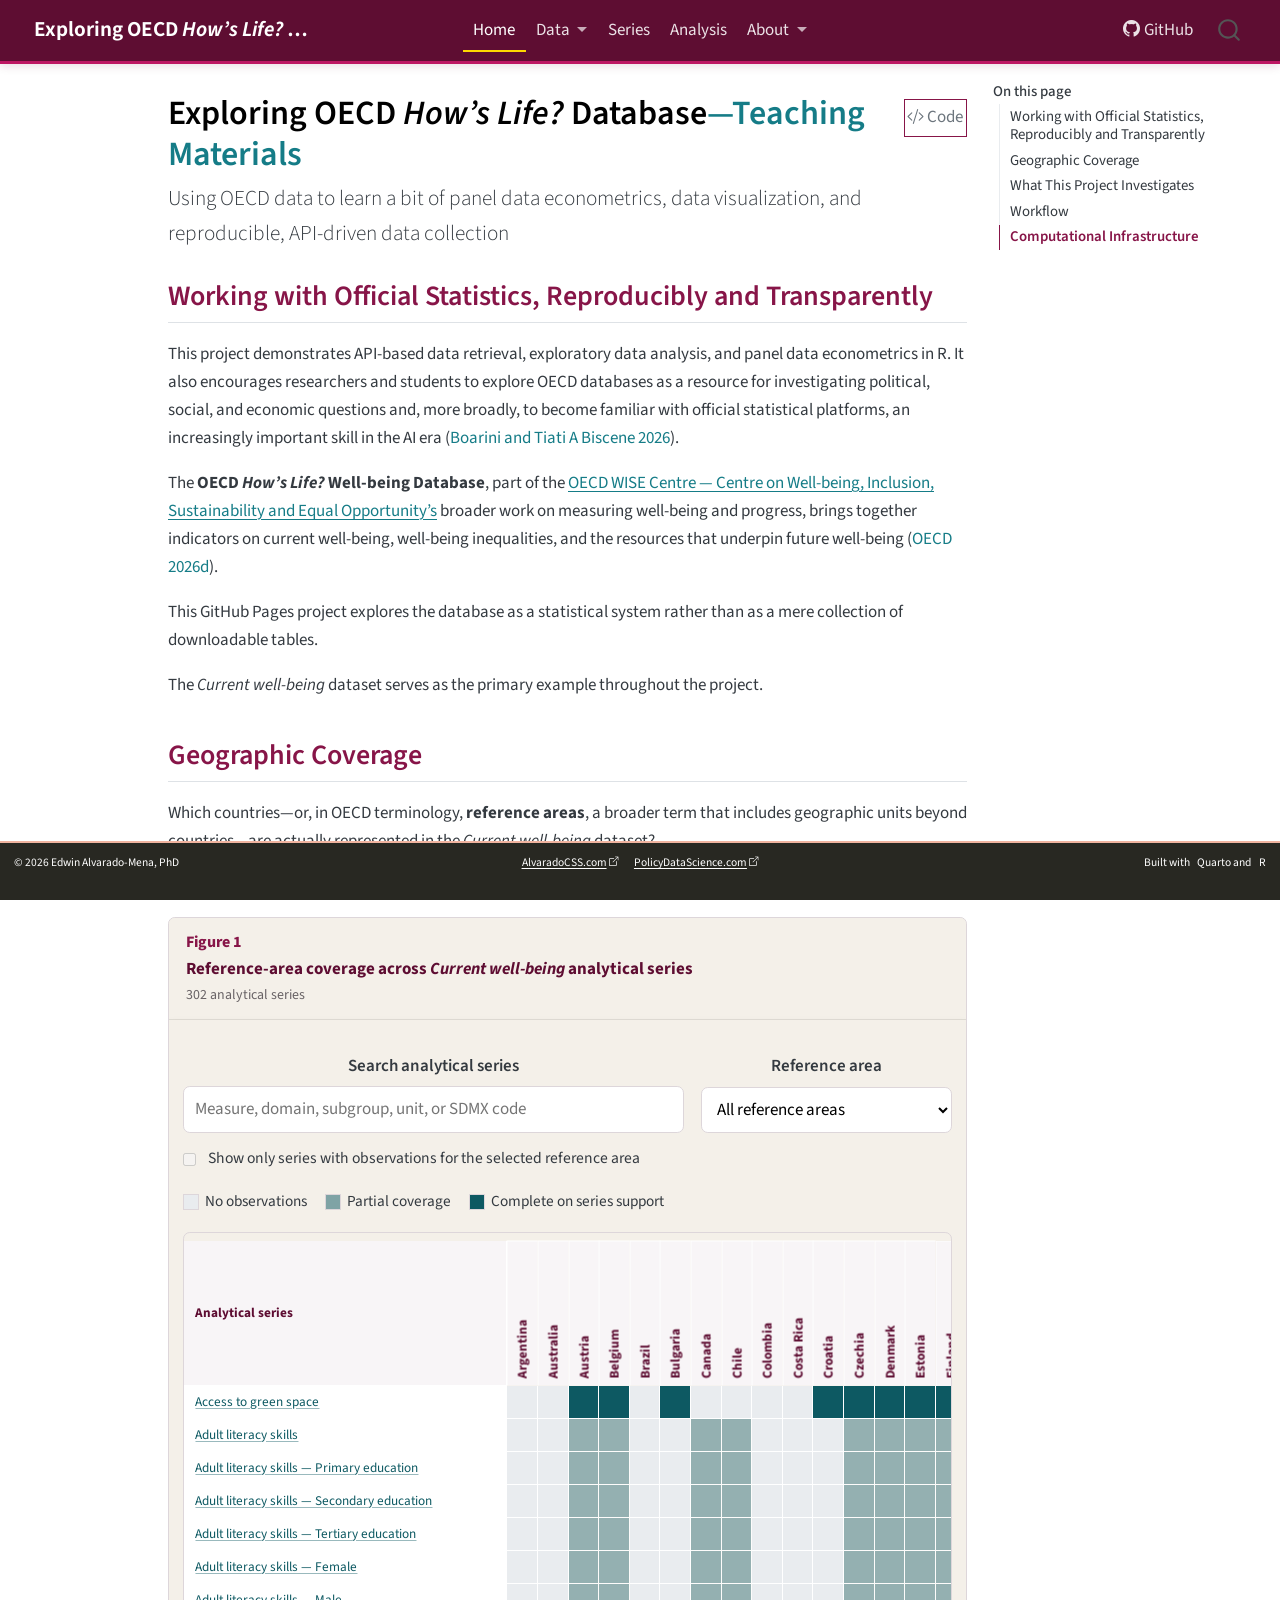
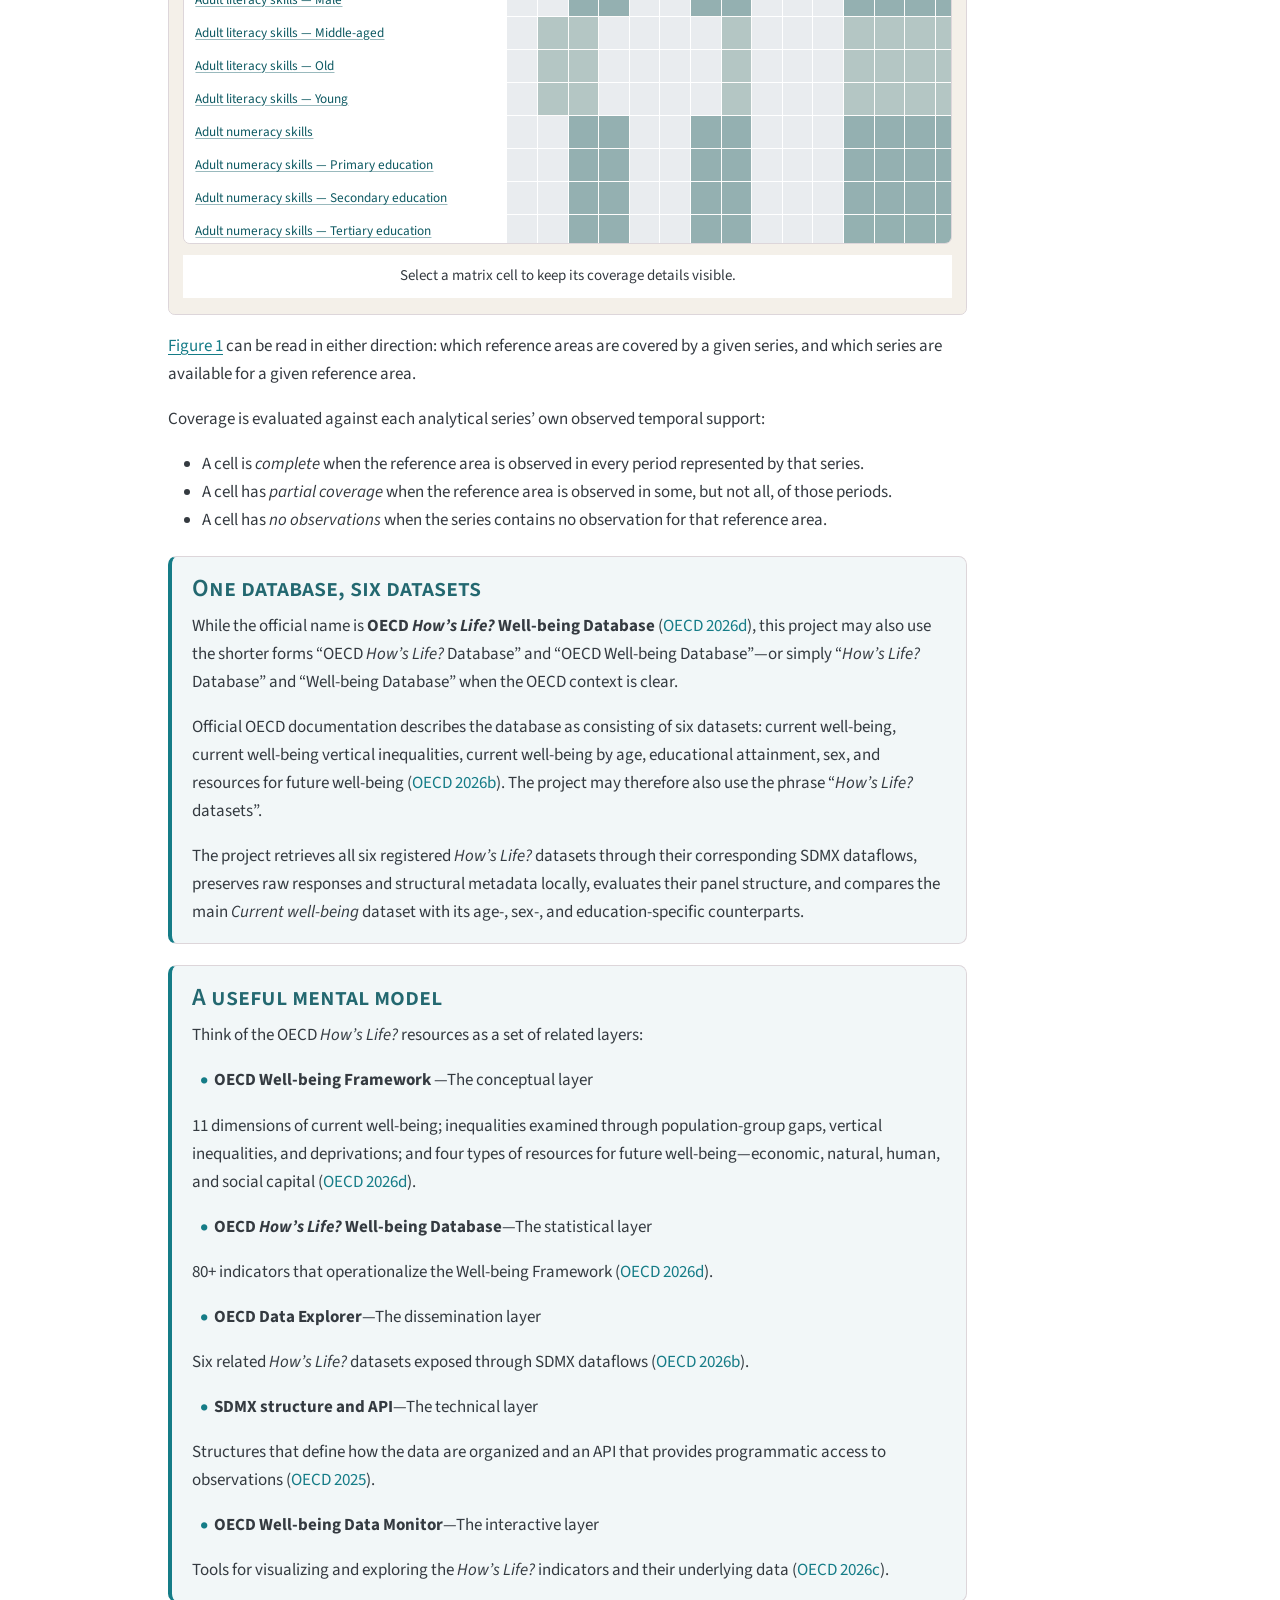
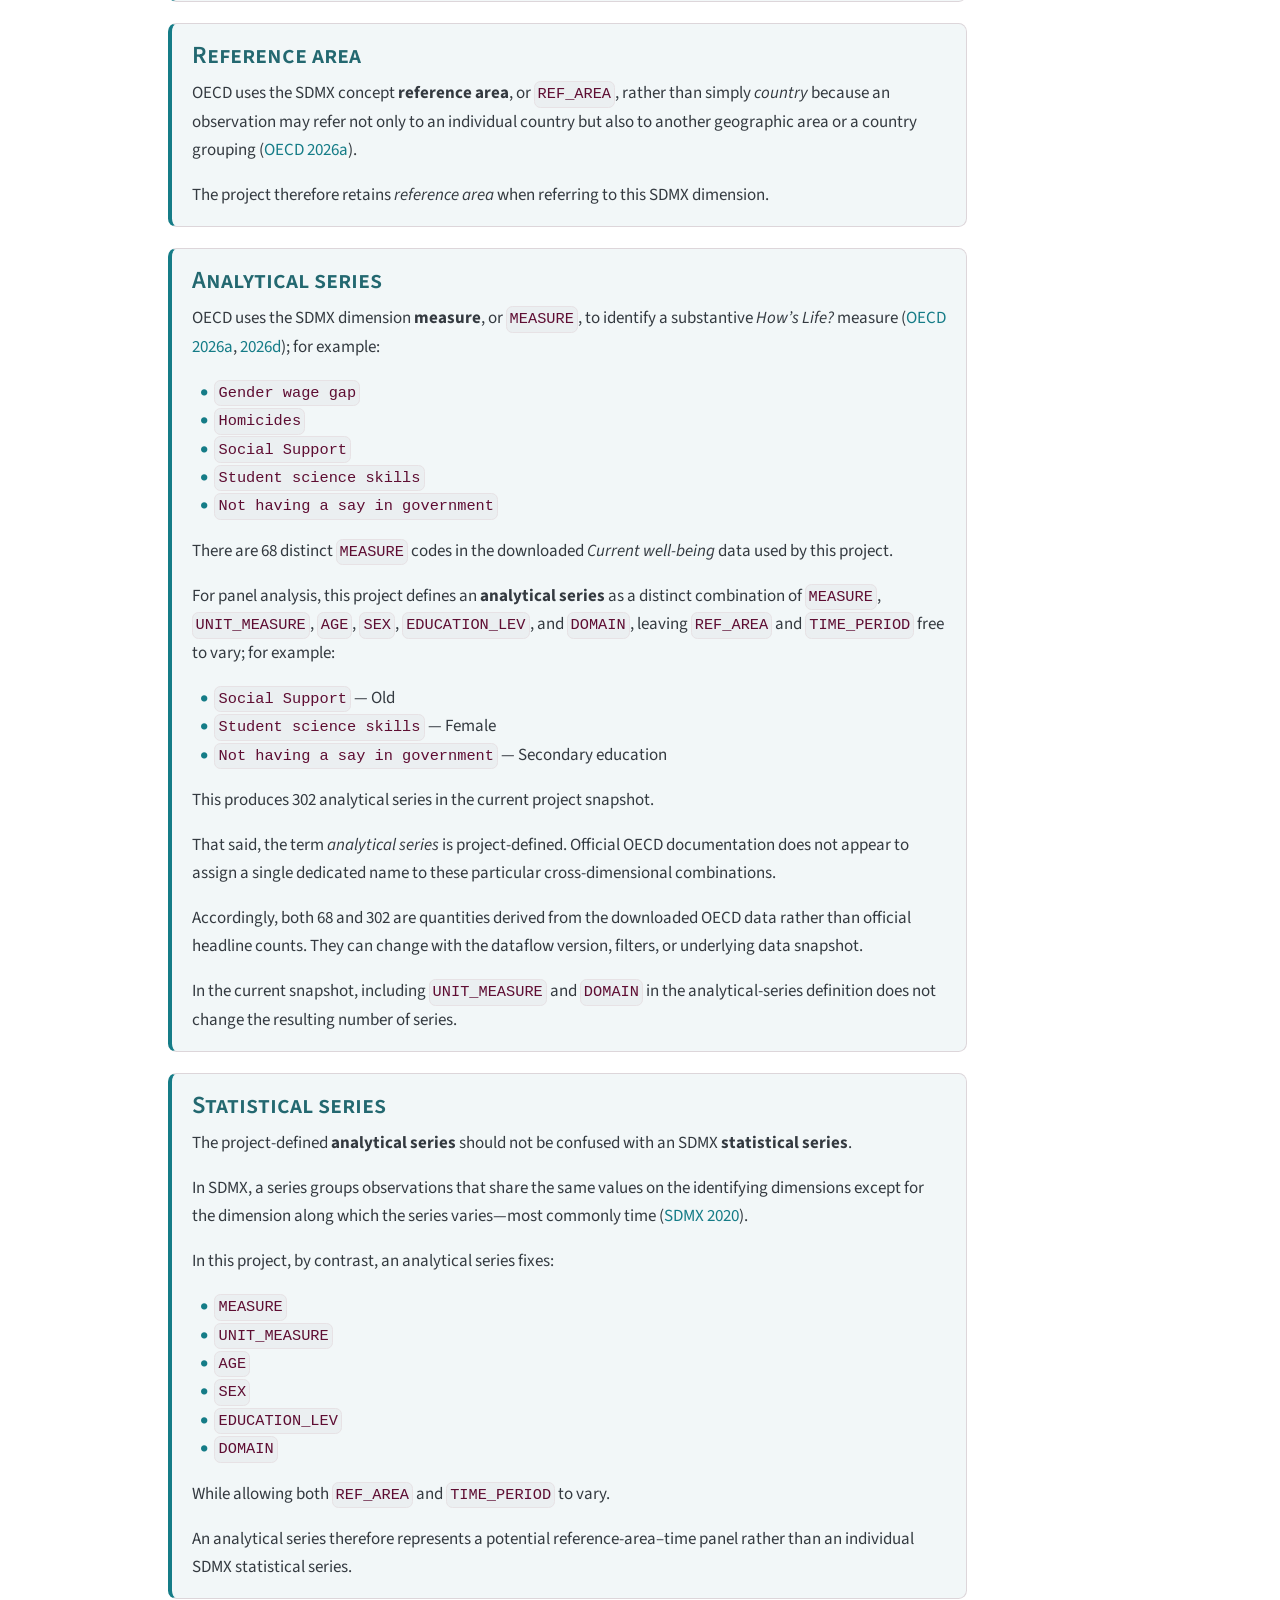
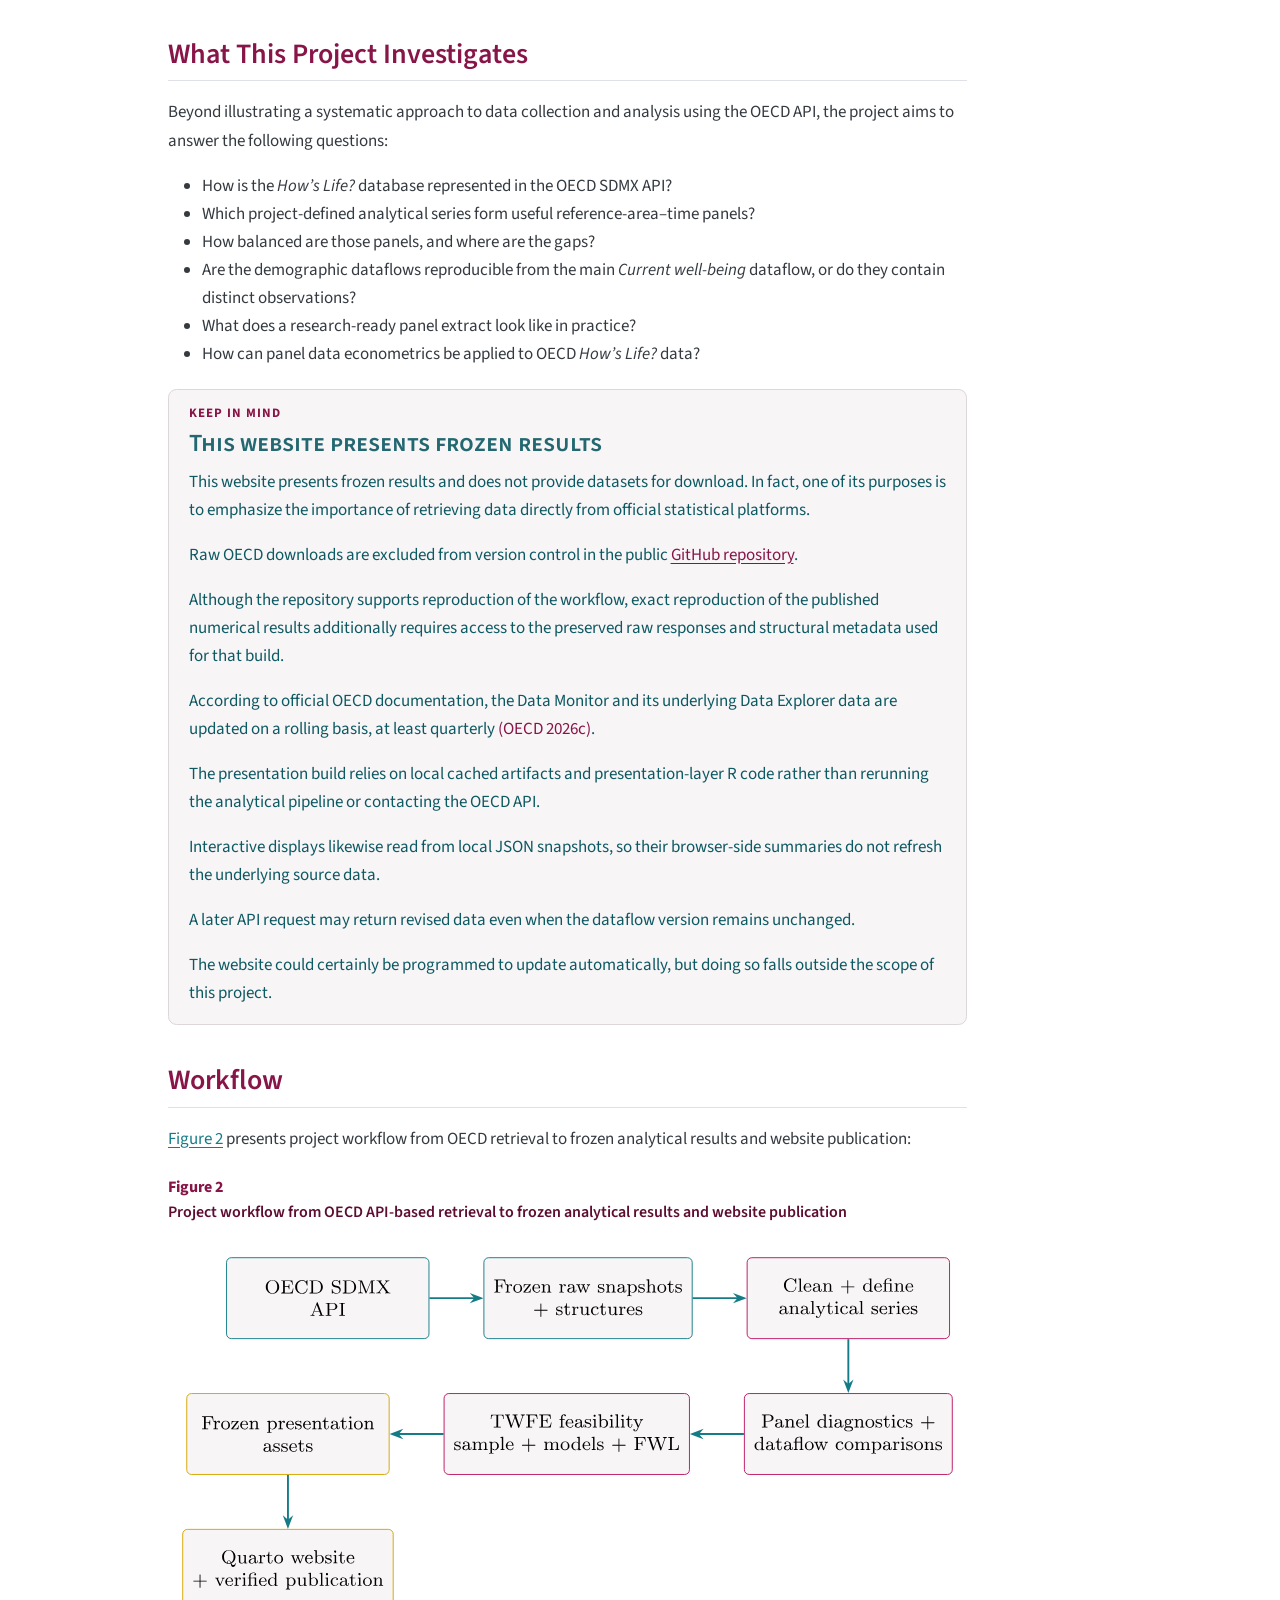
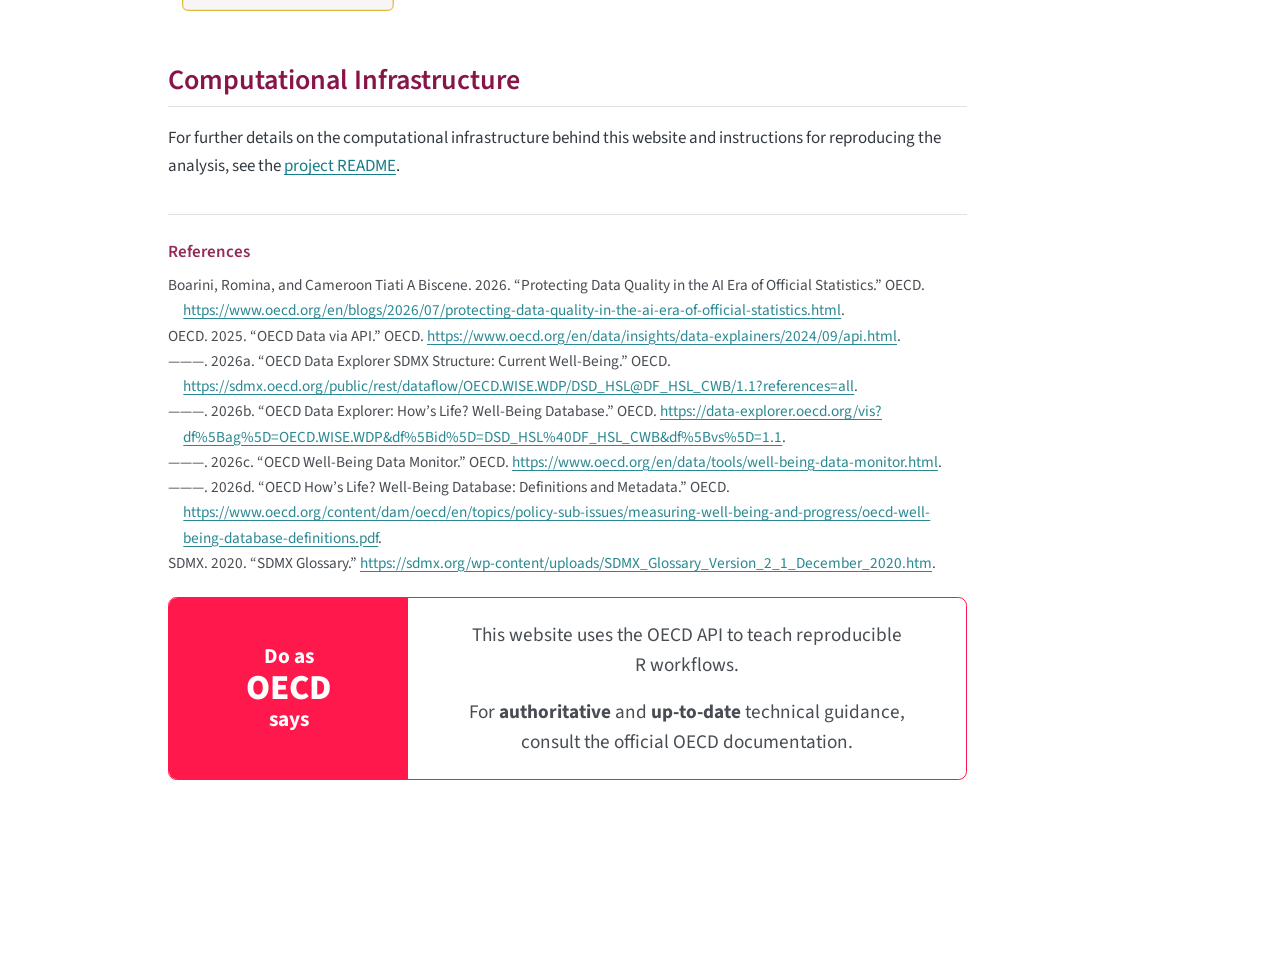
==== commit dd407cc7: "Add project architecture page" ====
--- a/docs/index.html
+++ b/docs/index.html
@@ -181,19 +181,30 @@
  <span class="dropdown-text">Panel Data</span></a>
   </li>  
         <li>
-    <a class="dropdown-item" href="./analysis/05-demographic-comparisons.html">
+    <a class="dropdown-item" href="./analysis/04-demographic-comparisons.html">
  <span class="dropdown-text">Demographic Comparisons</span></a>
   </li>  
     </ul>
   </li>
   <li class="nav-item">
-    <a class="nav-link" href="./analysis/09-series-explorer.html"> 
+    <a class="nav-link" href="./analysis/05-series-explorer.html"> 
 <span class="menu-text">Series</span></a>
   </li>  
   <li class="nav-item">
-    <a class="nav-link" href="./analysis/10-twfe-analysis.html"> 
+    <a class="nav-link" href="./analysis/06-twfe-analysis.html"> 
 <span class="menu-text">Analysis</span></a>
   </li>  
+  <li class="nav-item dropdown ">
+    <a class="nav-link dropdown-toggle" href="#" id="nav-menu-about" role="link" data-bs-toggle="dropdown" aria-expanded="false">
+ <span class="menu-text">About</span>
+    </a>
+    <ul class="dropdown-menu" aria-labelledby="nav-menu-about">    
+        <li>
+    <a class="dropdown-item" href="./analysis/how-this-project-works.html">
+ <span class="dropdown-text">How This Project Works</span></a>
+  </li>  
+    </ul>
+  </li>
 </ul>
             <ul class="navbar-nav navbar-nav-scroll ms-auto">
   <li class="nav-item">
--- a/docs/styles.css
+++ b/docs/styles.css
@@ -1783,14 +1783,21 @@
   border-radius: .45rem;
   background: linear-gradient(145deg, #fff 0%, var(--hl-soft) 100%);
 }
-.panel-summary-card strong {
+.panel-summary-primary {
+  display: grid;
+  min-width: 0;
+  grid-template-rows: 2.15rem auto;
+  align-content: center;
+}
+.panel-summary-primary strong {
+  align-self: end;
   color: var(--burgundy-dark);
   font-size: 1.7rem;
   font-weight: 800;
   line-height: 1.05;
   font-variant-numeric: tabular-nums;
 }
-.panel-summary-card span {
+.panel-summary-primary > span {
   margin-top: .42rem;
   color: #5f5a5c;
   font-size: .72rem;
@@ -1798,22 +1805,38 @@
   letter-spacing: .055em;
   text-transform: uppercase;
 }
-.panel-summary-card small {
-  margin-top: .5rem;
+.panel-kpi-balance {
+  display: grid;
+  grid-template-columns: minmax(0, 1fr) auto;
+  align-items: center;
+  column-gap: 1rem;
+  border-top-color: var(--pink);
+}
+.panel-summary-balance-detail {
+  display: grid;
+  gap: .18rem;
   color: #6b6668;
   font-size: .78rem;
   line-height: 1.35;
 }
-.panel-summary-balance { border-top-color: var(--pink); }
-.panel-summary-completion {
+.panel-summary-balance-detail > span {
+  margin: 0;
+  color: inherit;
+  font-size: inherit;
+  font-weight: inherit;
+  letter-spacing: normal;
+  text-transform: none;
+  white-space: nowrap;
+}
+.panel-kpi-completion {
   border-top-color: var(--teal);
   background: linear-gradient(145deg, #fff 0%, var(--hl-soft-teal) 100%);
 }
-.panel-summary-completion strong {
+.panel-kpi-completion strong {
   color: var(--teal-dark);
   font-size: 1.95rem;
 }
-.panel-summary-periods { border-top-color: var(--teal-dark); }
+.panel-kpi-periods { border-top-color: var(--teal-dark); }
 
 /* Table 6: consistent columns; literal SDMX codes are the only typographic exception. */
 #tbl-selected-series tbody td:nth-child(2) {
@@ -2217,3 +2240,85 @@
     padding-inline: 0.85rem;
   }
 }
+
+/* How This Project Works: static architecture teaching components. */
+.project-workflows,
+.project-verbs {
+  display: grid;
+  grid-template-columns: repeat(3, minmax(0, 1fr));
+  gap: .8rem;
+  margin: .7rem 0 1.35rem;
+}
+.project-workflow-card,
+.project-verb {
+  min-width: 0;
+  padding: 1rem 1.05rem;
+  border: 1px solid var(--hl-border);
+  border-top: 3px solid var(--teal);
+  border-radius: var(--hl-radius);
+  background: linear-gradient(145deg, #fff 0%, var(--hl-soft-teal) 100%);
+}
+.project-workflow-card:nth-child(2),
+.project-verb:nth-child(2) { border-top-color: var(--pink); }
+.project-workflow-card:nth-child(3),
+.project-verb:nth-child(3) { border-top-color: var(--burgundy); }
+.project-workflow-card h3,
+.project-verb h3 {
+  margin-top: 0;
+  font-size: 1rem;
+  letter-spacing: .035em;
+  text-transform: uppercase;
+}
+.project-workflow-card p:last-child,
+.project-verb p:last-child { margin-bottom: 0; }
+.project-flow-arrow {
+  display: block;
+  margin: -.25rem 0;
+  color: var(--teal-dark);
+  font-size: 1.15rem;
+  font-weight: 800;
+  line-height: 1;
+}
+.result-lineage {
+  position: relative;
+  margin: .75rem 0 1.35rem;
+  padding-left: .2rem;
+}
+.result-lineage-step {
+  position: relative;
+  display: grid;
+  grid-template-columns: 2rem minmax(8rem, .8fr) minmax(0, 2fr);
+  gap: .7rem;
+  align-items: baseline;
+  padding: .65rem .75rem;
+  border-bottom: 1px solid var(--hl-border);
+}
+.result-lineage-step:first-child { border-top: 1px solid var(--hl-border); }
+.result-lineage-step > span {
+  display: inline-flex;
+  width: 1.55rem;
+  height: 1.55rem;
+  align-items: center;
+  justify-content: center;
+  border-radius: 50%;
+  background: var(--teal-dark);
+  color: #fff;
+  font-size: .75rem;
+  font-weight: 800;
+}
+.result-lineage-step strong { color: var(--burgundy-dark); }
+.result-lineage-step p { margin: 0; }
+.project-verb { text-align: center; }
+.project-verb p { font-size: .92rem; }
+
+@media (max-width: 767.98px) {
+  .project-workflows,
+  .project-verbs { grid-template-columns: 1fr; }
+  .result-lineage-step {
+    grid-template-columns: 2rem minmax(0, 1fr);
+  }
+  .result-lineage-step p {
+    grid-column: 2;
+    margin-top: -.25rem;
+  }
+}
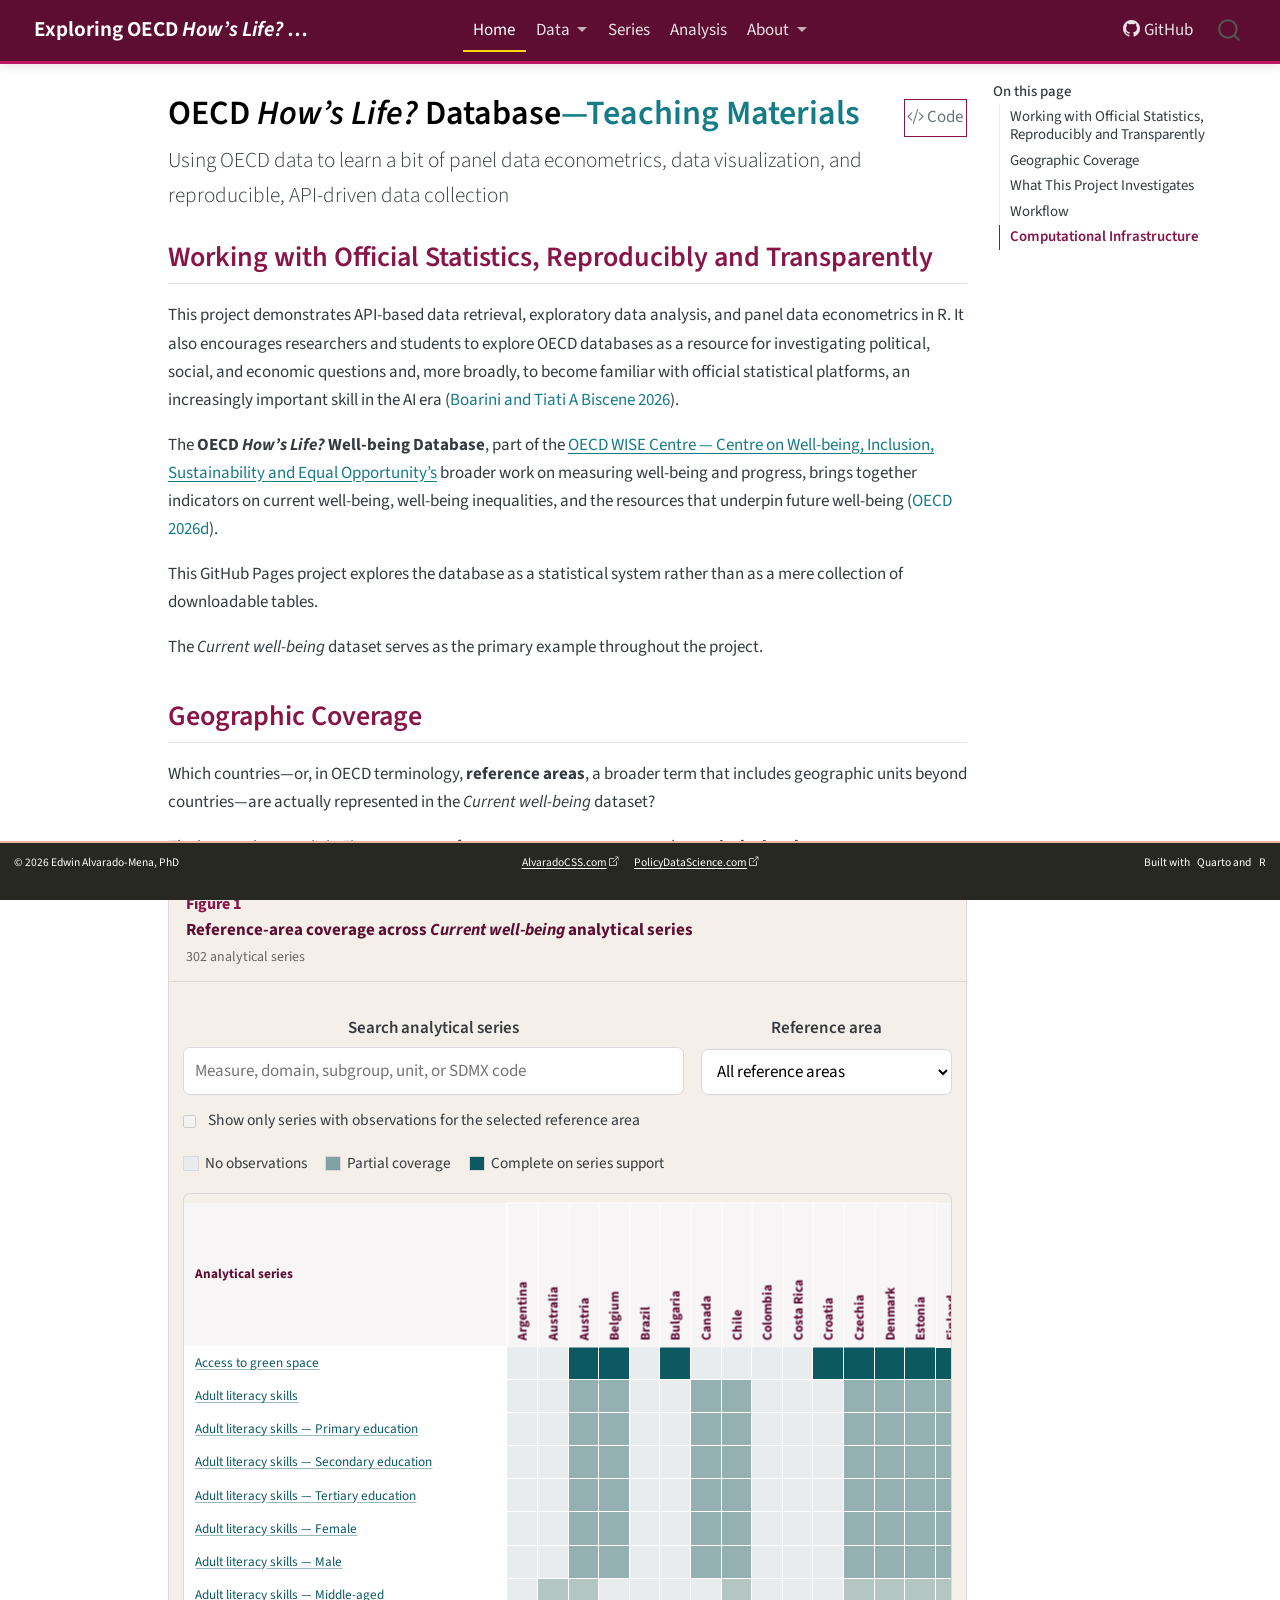
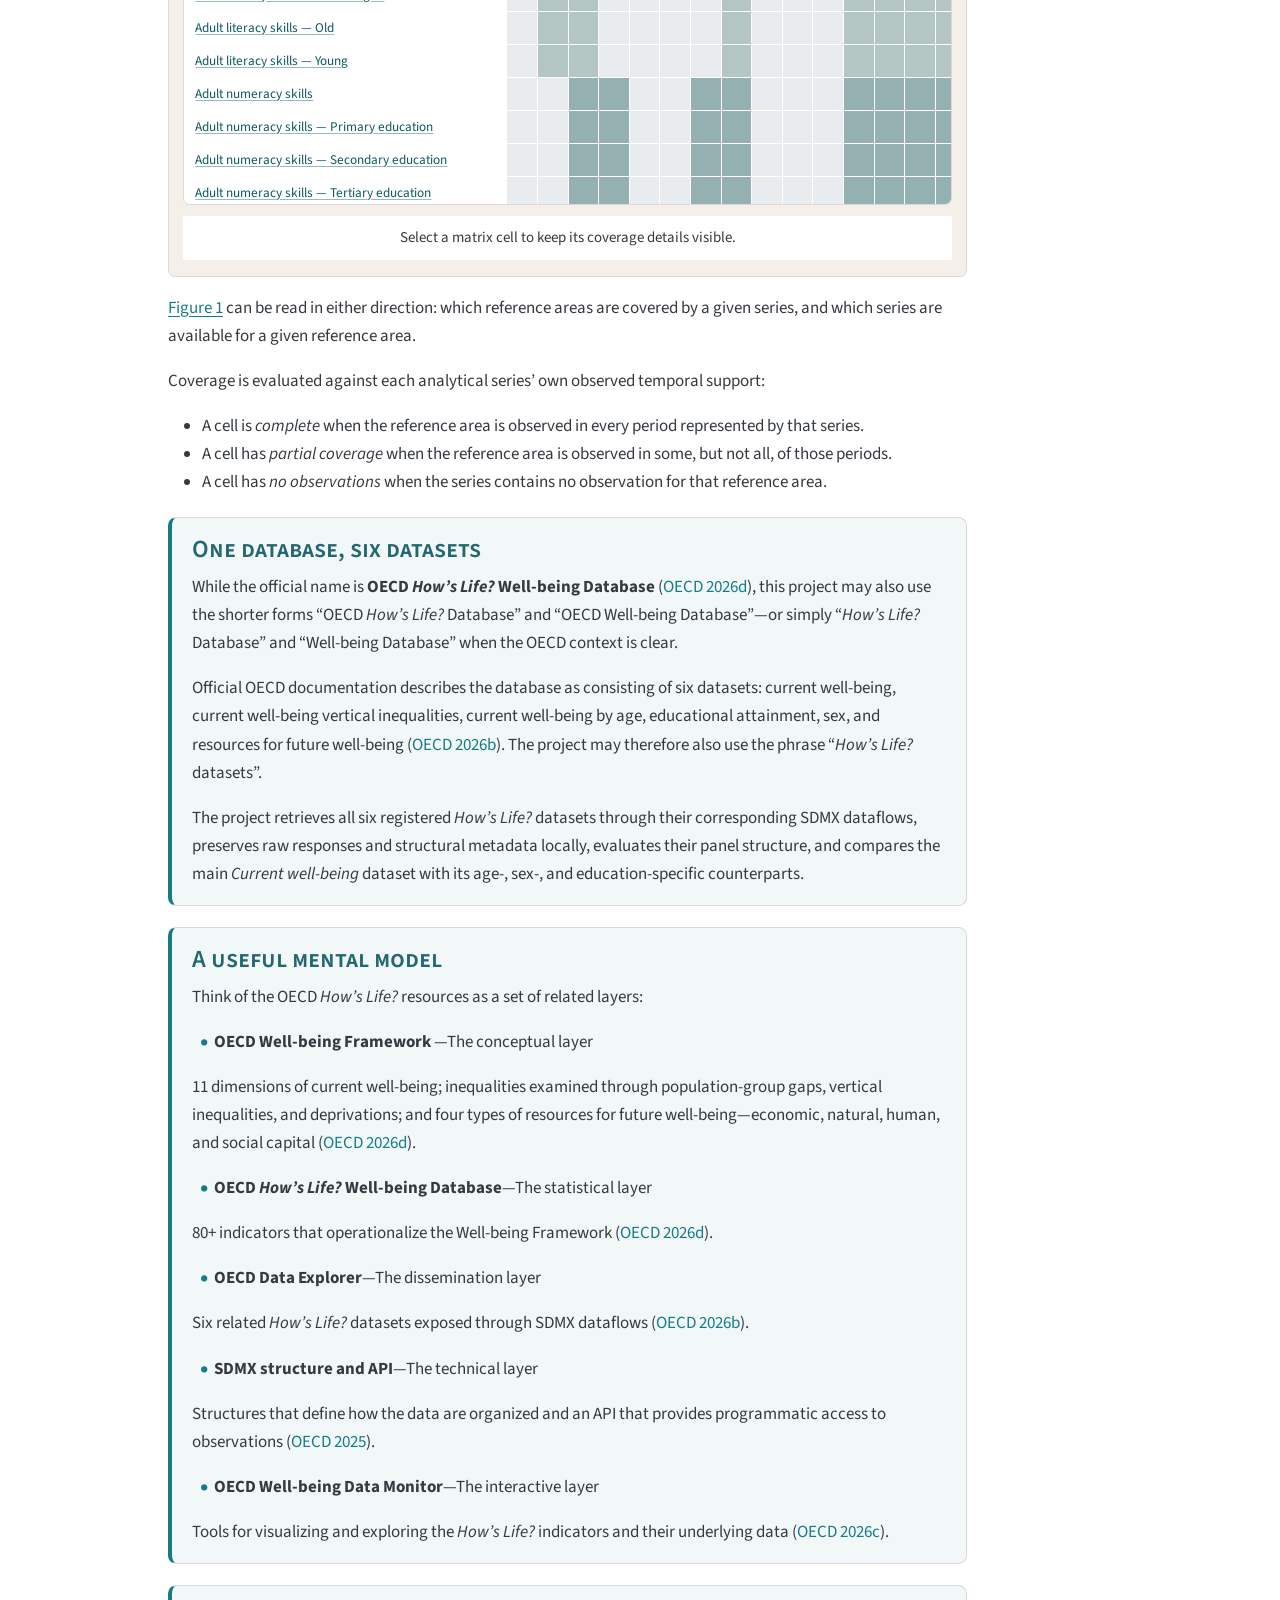
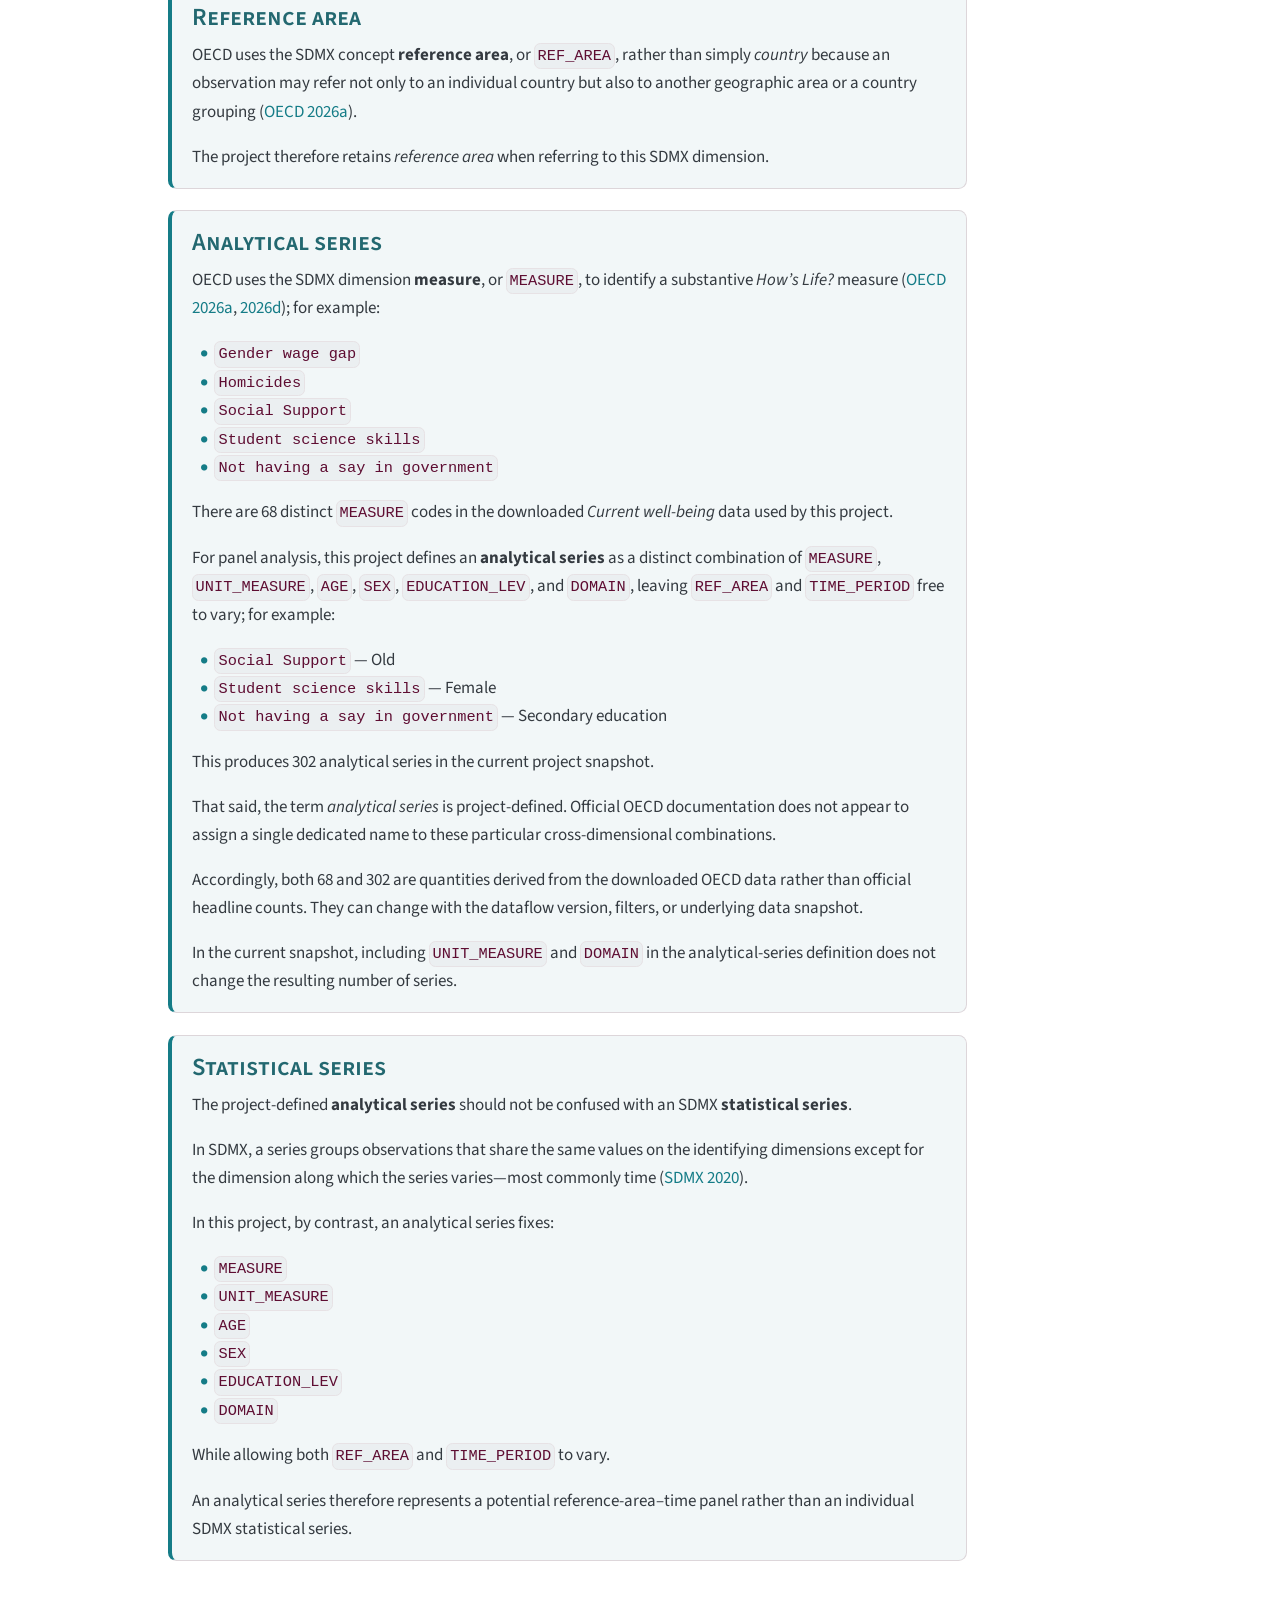
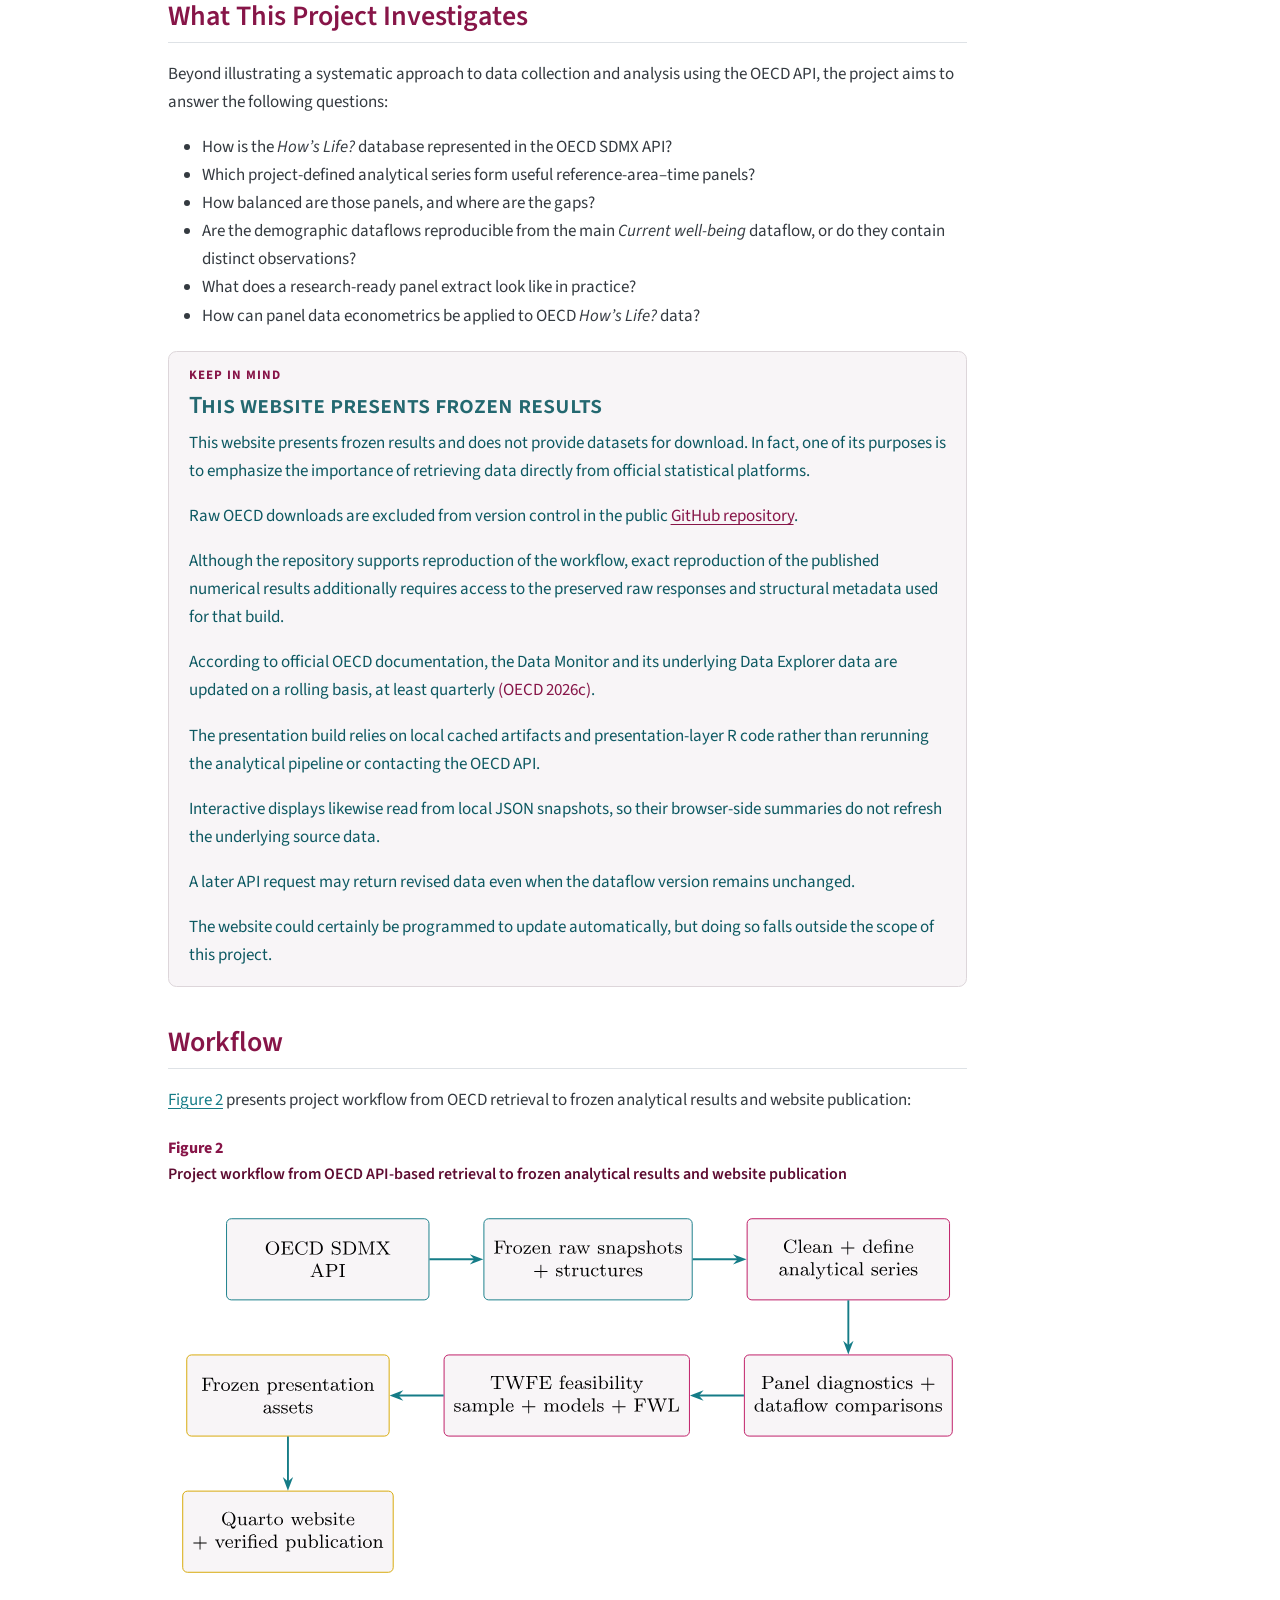
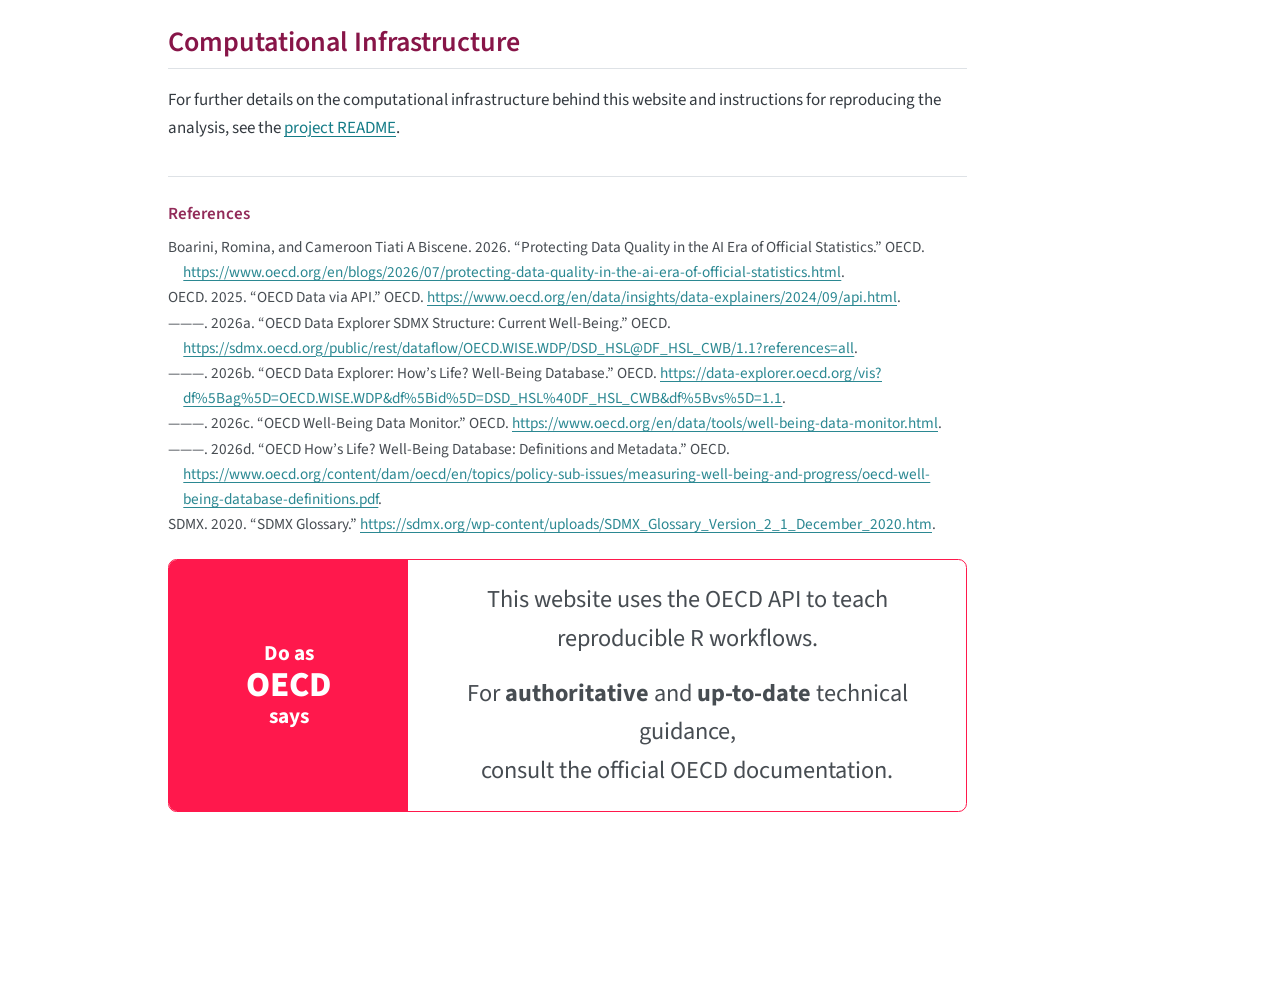
==== commit e10879ba: "Publish updated project documentation" ====
--- a/docs/index.html
+++ b/docs/index.html
@@ -7,7 +7,7 @@
 <meta name="viewport" content="width=device-width, initial-scale=1.0, user-scalable=yes">
 
 
-<title>Exploring OECD How’s Life? Database—Teaching Materials – Exploring OECD &lt;em&gt;How’s Life?&lt;/em&gt; Database</title>
+<title>OECD How’s Life? Database—Teaching Materials – Exploring OECD &lt;em&gt;How’s Life?&lt;/em&gt; Database</title>
 <style>
 code{white-space: pre-wrap;}
 span.smallcaps{font-variant: small-caps;}
@@ -126,13 +126,13 @@
 
 
 <link rel="stylesheet" href="styles.css">
-<meta property="og:title" content="Exploring OECD How’s Life? Database—Teaching Materials – Exploring OECD How’s Life? Database">
+<meta property="og:title" content="OECD How’s Life? Database—Teaching Materials – Exploring OECD How’s Life? Database">
 <meta property="og:description" content="Using OECD data to learn a bit of panel data econometrics, data visualization, and reproducible, API-driven data collection">
 <meta property="og:image" content="https://ealvaradomena.github.io/oecd-hows-life/assets/logo-bg-1200x900.png">
 <meta property="og:site_name" content="Exploring OECD <em>How’s Life?</em> Database">
 <meta property="og:image:height" content="900">
 <meta property="og:image:width" content="1200">
-<meta name="twitter:title" content="Exploring OECD How’s Life? Database—Teaching Materials – Exploring OECD How’s Life? Database">
+<meta name="twitter:title" content="OECD How’s Life? Database—Teaching Materials – Exploring OECD How’s Life? Database">
 <meta name="twitter:description" content="Using OECD data to learn a bit of panel data econometrics, data visualization, and reproducible, API-driven data collection">
 <meta name="twitter:image" content="https://ealvaradomena.github.io/oecd-hows-life/assets/logo-bg-1200x900.png">
 <meta name="twitter:card" content="summary_large_image">
@@ -241,7 +241,7 @@
 
 <header id="title-block-header" class="quarto-title-block default">
 <div class="quarto-title">
-<div class="quarto-title-block"><div><h1 class="title">Exploring OECD <em>How’s Life?</em> Database<span class="title-teaching-materials">—Teaching Materials</span></h1><button type="button" class="btn code-tools-button" id="quarto-code-tools-source"><i class="bi"></i> Code</button></div></div>
+<div class="quarto-title-block"><div><h1 class="title">OECD <em>How’s Life?</em> Database<span class="title-teaching-materials">—Teaching Materials</span></h1><button type="button" class="btn code-tools-button" id="quarto-code-tools-source"><i class="bi"></i> Code</button></div></div>
 <p class="subtitle lead">Using OECD data to learn a bit of panel data econometrics, data visualization, and reproducible, API-driven data collection</p>
 </div>
 
@@ -420,8 +420,8 @@
 <span class="oecd-rules__slogan-line">says</span>
 </div>
 <div class="oecd-rules__guidance">
-<p>This website uses the OECD API to teach reproducible<br>
-R workflows.</p>
+<p>This website uses the OECD API to teach<br>
+reproducible R workflows.</p>
 <p>For <strong>authoritative</strong> and <strong>up-to-date</strong> technical guidance,<br>
 consult the official OECD documentation.</p>
 </div>
@@ -914,7 +914,7 @@
   </script><div class="modal fade" id="quarto-embedded-source-code-modal" tabindex="-1" aria-labelledby="quarto-embedded-source-code-modal-label" aria-hidden="true"><div class="modal-dialog modal-dialog-scrollable"><div class="modal-content"><div class="modal-header"><h5 class="modal-title" id="quarto-embedded-source-code-modal-label">Source Code</h5><button class="btn-close" data-bs-dismiss="modal"></button></div><div class="modal-body"><div class="">
 <div class="code-copy-outer-scaffold"><div class="sourceCode" id="cb1" data-shortcodes="false"><pre class="sourceCode markdown code-with-copy"><code class="sourceCode markdown"><span id="cb1-1"><a href="#cb1-1" aria-hidden="true" tabindex="-1"></a><span class="co">---</span></span>
 <span id="cb1-2"><a href="#cb1-2" aria-hidden="true" tabindex="-1"></a><span class="an">engine:</span><span class="co"> markdown</span></span>
-<span id="cb1-3"><a href="#cb1-3" aria-hidden="true" tabindex="-1"></a><span class="an">title:</span><span class="co"> "Exploring OECD &lt;em&gt;How’s Life?&lt;/em&gt; Database&lt;span class=\"title-teaching-materials\"&gt;—Teaching Materials&lt;/span&gt;"</span></span>
+<span id="cb1-3"><a href="#cb1-3" aria-hidden="true" tabindex="-1"></a><span class="an">title:</span><span class="co"> "OECD &lt;em&gt;How’s Life?&lt;/em&gt; Database&lt;span class=\"title-teaching-materials\"&gt;—Teaching Materials&lt;/span&gt;"</span></span>
 <span id="cb1-4"><a href="#cb1-4" aria-hidden="true" tabindex="-1"></a><span class="an">subtitle:</span><span class="co"> "Using OECD data to learn a bit of panel data econometrics, data visualization, and reproducible, API-driven data collection"</span></span>
 <span id="cb1-5"><a href="#cb1-5" aria-hidden="true" tabindex="-1"></a><span class="co">---</span></span>
 <span id="cb1-6"><a href="#cb1-6" aria-hidden="true" tabindex="-1"></a></span>
--- a/docs/styles.css
+++ b/docs/styles.css
@@ -1957,7 +1957,7 @@
 
 /* OECD rules: slightly larger guidance text on the white half only. */
 .oecd-rules__guidance {
-  font-size: 1.13rem;
+  font-size: 1.43rem;
 }
 
 /* Series definition is a structured information grid, not a numbered data table. */
@@ -2242,14 +2242,112 @@
 }
 
 /* How This Project Works: static architecture teaching components. */
-.project-workflows,
+.project-workflows {
+  display: grid;
+  grid-template-columns: repeat(3, minmax(0, 1fr));
+  gap: 0;
+  margin: 1rem 0 1.6rem;
+  border-block: 1px solid var(--hl-border);
+  background: #fff;
+}
+
+.project-workflow-card {
+  --workflow-accent: var(--teal);
+  position: relative;
+  min-width: 0;
+  padding: 1.15rem 1.35rem 1.3rem;
+}
+
+.project-workflow-card + .project-workflow-card {
+  border-left: 1px solid var(--hl-border);
+}
+
+.project-workflow-card:nth-child(2) { --workflow-accent: var(--pink); }
+.project-workflow-card:nth-child(3) { --workflow-accent: var(--burgundy); }
+
+.project-workflow-card::before {
+  content: "";
+  position: absolute;
+  inset: -1px 0 auto 0;
+  height: 3px;
+  background: var(--workflow-accent);
+}
+
+.project-workflow-card h3 {
+  margin: .2rem 0 1.15rem;
+  color: var(--workflow-accent);
+  font-size: .82rem;
+  font-weight: 800;
+  letter-spacing: .09em;
+  line-height: 1.2;
+  text-transform: uppercase;
+}
+
+.project-workflow-card p {
+  margin: 0;
+  line-height: 1.55;
+}
+
+/* Each prose block is a workflow node; arrows become quiet connectors. */
+.project-workflow-card p:not(:has(.project-flow-arrow)) {
+  padding: .72rem 0;
+}
+
+.project-workflow-card p:has(.project-flow-arrow) {
+  position: relative;
+  height: 1.45rem;
+  margin: 0;
+  padding: 0;
+}
+
+.project-workflow-card p:has(.project-flow-arrow)::before {
+  content: "";
+  position: absolute;
+  top: .05rem;
+  bottom: .05rem;
+  left: .18rem;
+  width: 1px;
+  background: color-mix(in srgb, var(--workflow-accent) 45%, var(--hl-border));
+}
+
+.project-flow-arrow {
+  position: absolute;
+  left: -.12rem;
+  bottom: -.2rem;
+  z-index: 1;
+  display: grid;
+  width: .62rem;
+  height: .62rem;
+  place-items: center;
+  overflow: hidden;
+  background: #fff;
+  color: var(--workflow-accent);
+  font-size: .78rem;
+  font-weight: 800;
+  line-height: .62rem;
+}
+
+/* Terminal outputs read as destinations rather than another process step. */
+.project-workflow-card p:last-child {
+  margin-top: .2rem;
+  padding: .78rem .85rem;
+  border-left: 3px solid var(--workflow-accent);
+  background: color-mix(in srgb, var(--workflow-accent) 5%, #fff);
+  font-size: .94rem;
+}
+
+.project-workflow-card code {
+  padding: .08em .28em;
+  border: 0;
+  background: color-mix(in srgb, var(--workflow-accent) 5%, #f4f4f4);
+}
+
 .project-verbs {
   display: grid;
   grid-template-columns: repeat(3, minmax(0, 1fr));
   gap: .8rem;
   margin: .7rem 0 1.35rem;
 }
-.project-workflow-card,
 .project-verb {
   min-width: 0;
   padding: 1rem 1.05rem;
@@ -2258,27 +2356,15 @@
   border-radius: var(--hl-radius);
   background: linear-gradient(145deg, #fff 0%, var(--hl-soft-teal) 100%);
 }
-.project-workflow-card:nth-child(2),
 .project-verb:nth-child(2) { border-top-color: var(--pink); }
-.project-workflow-card:nth-child(3),
 .project-verb:nth-child(3) { border-top-color: var(--burgundy); }
-.project-workflow-card h3,
 .project-verb h3 {
   margin-top: 0;
   font-size: 1rem;
   letter-spacing: .035em;
   text-transform: uppercase;
 }
-.project-workflow-card p:last-child,
 .project-verb p:last-child { margin-bottom: 0; }
-.project-flow-arrow {
-  display: block;
-  margin: -.25rem 0;
-  color: var(--teal-dark);
-  font-size: 1.15rem;
-  font-weight: 800;
-  line-height: 1;
-}
 .result-lineage {
   position: relative;
   margin: .75rem 0 1.35rem;
@@ -2312,7 +2398,17 @@
 .project-verb p { font-size: .92rem; }
 
 @media (max-width: 767.98px) {
-  .project-workflows,
+  .project-workflows {
+    grid-template-columns: 1fr;
+    border-block: 0;
+  }
+  .project-workflow-card {
+    border-block: 1px solid var(--hl-border);
+  }
+  .project-workflow-card + .project-workflow-card {
+    margin-top: 1rem;
+    border-left: 0;
+  }
   .project-verbs { grid-template-columns: 1fr; }
   .result-lineage-step {
     grid-template-columns: 2rem minmax(0, 1fr);
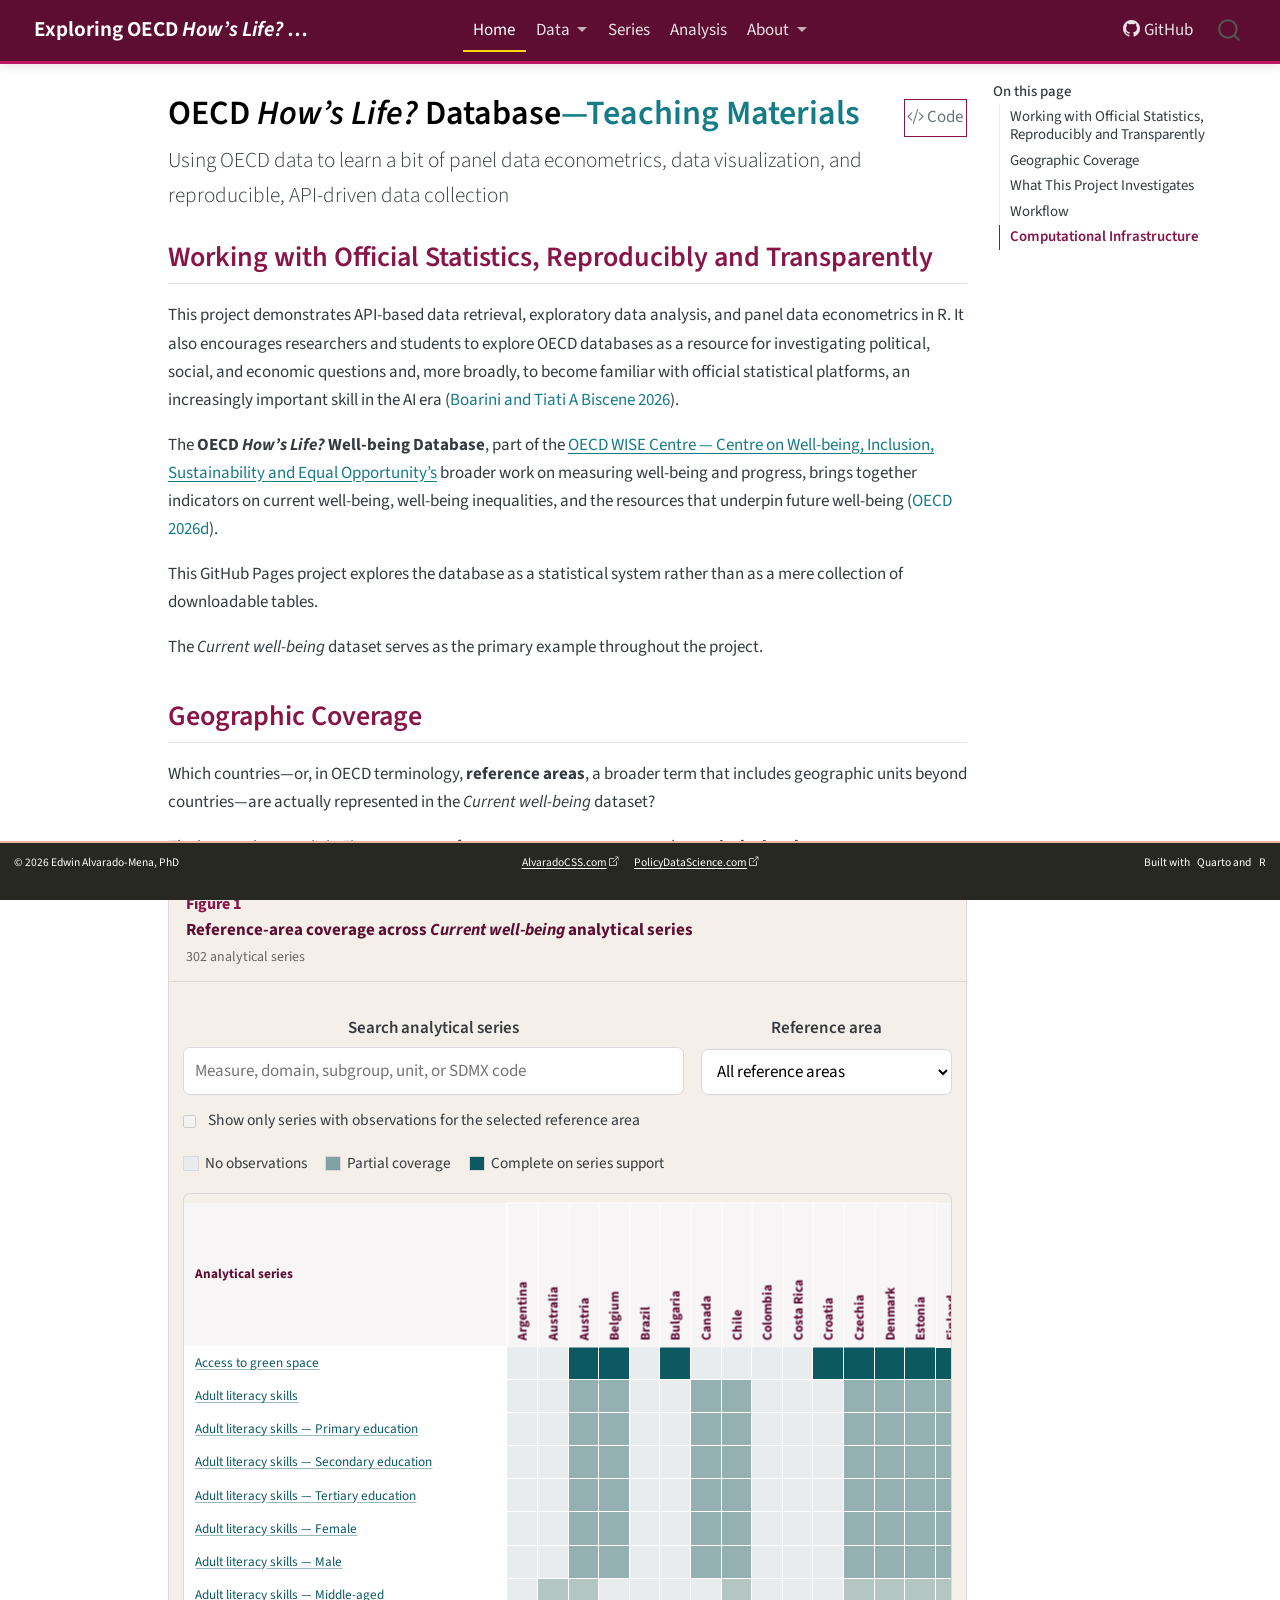
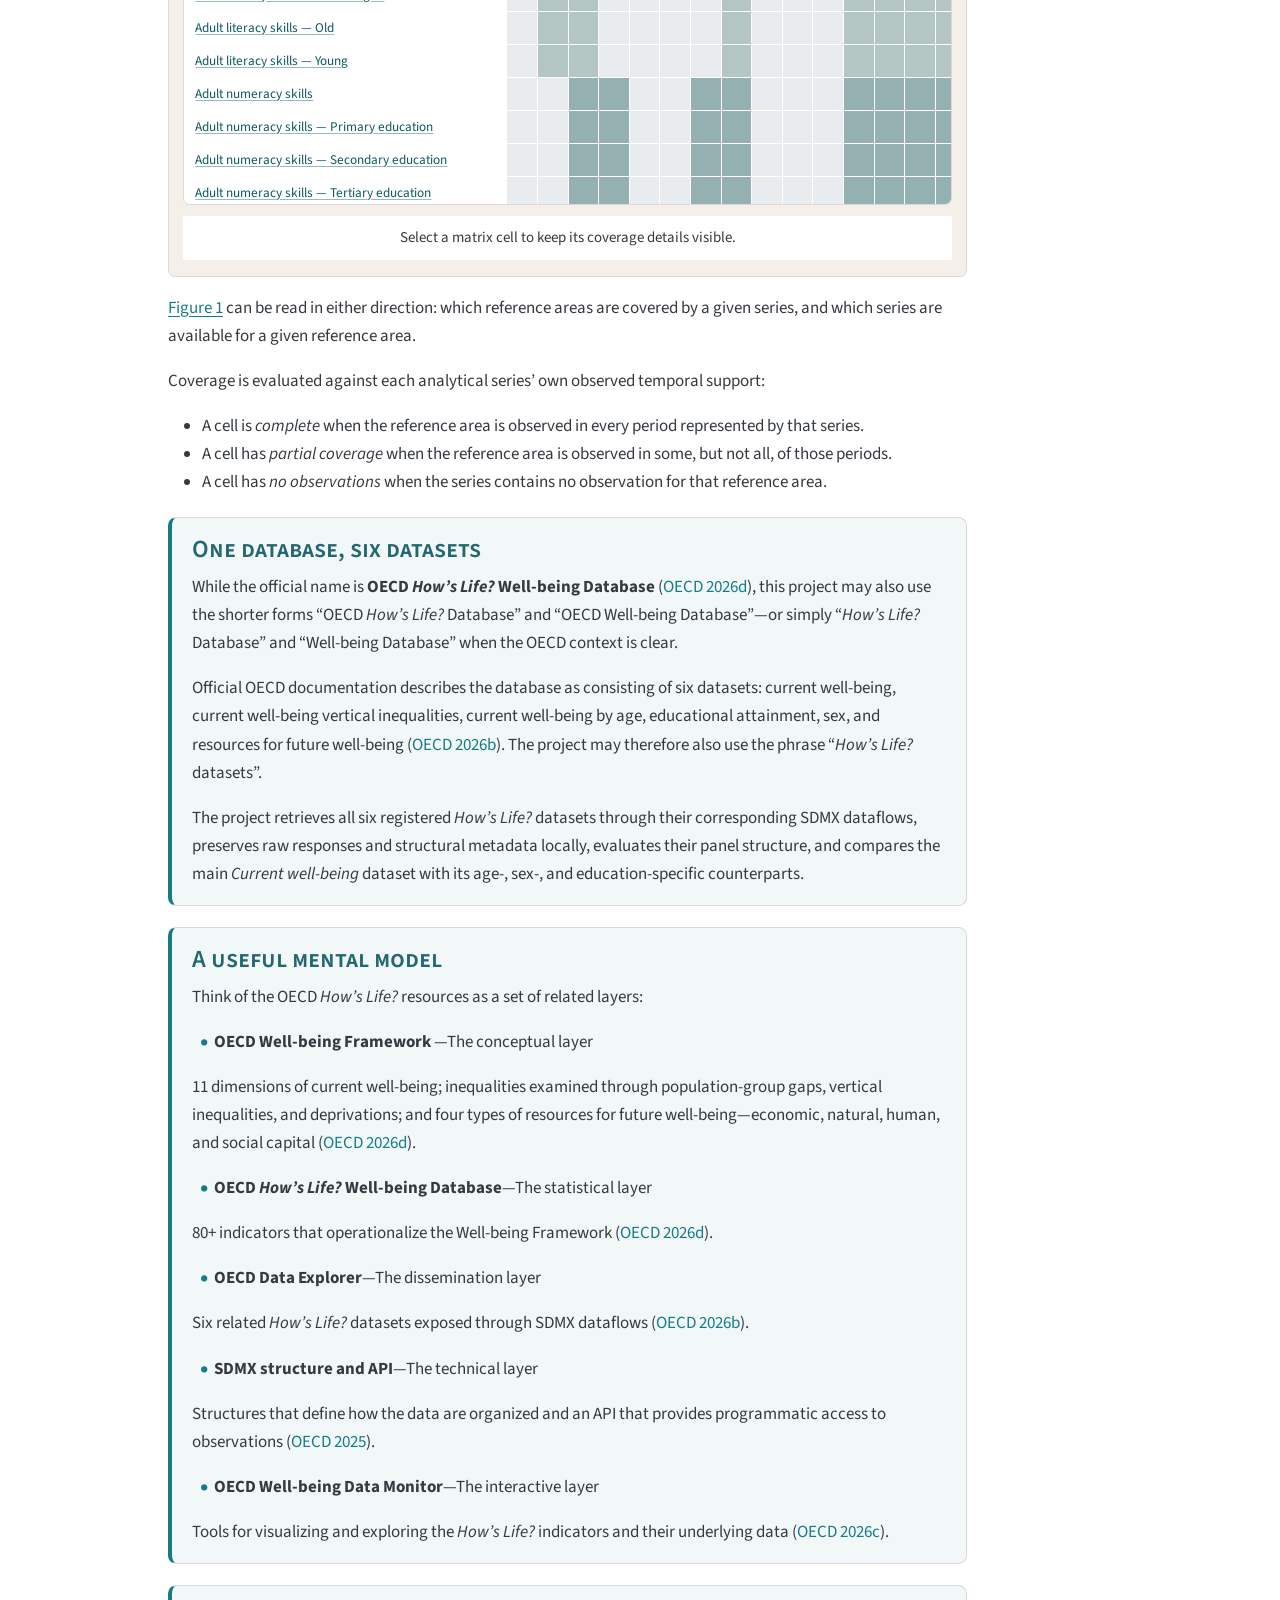
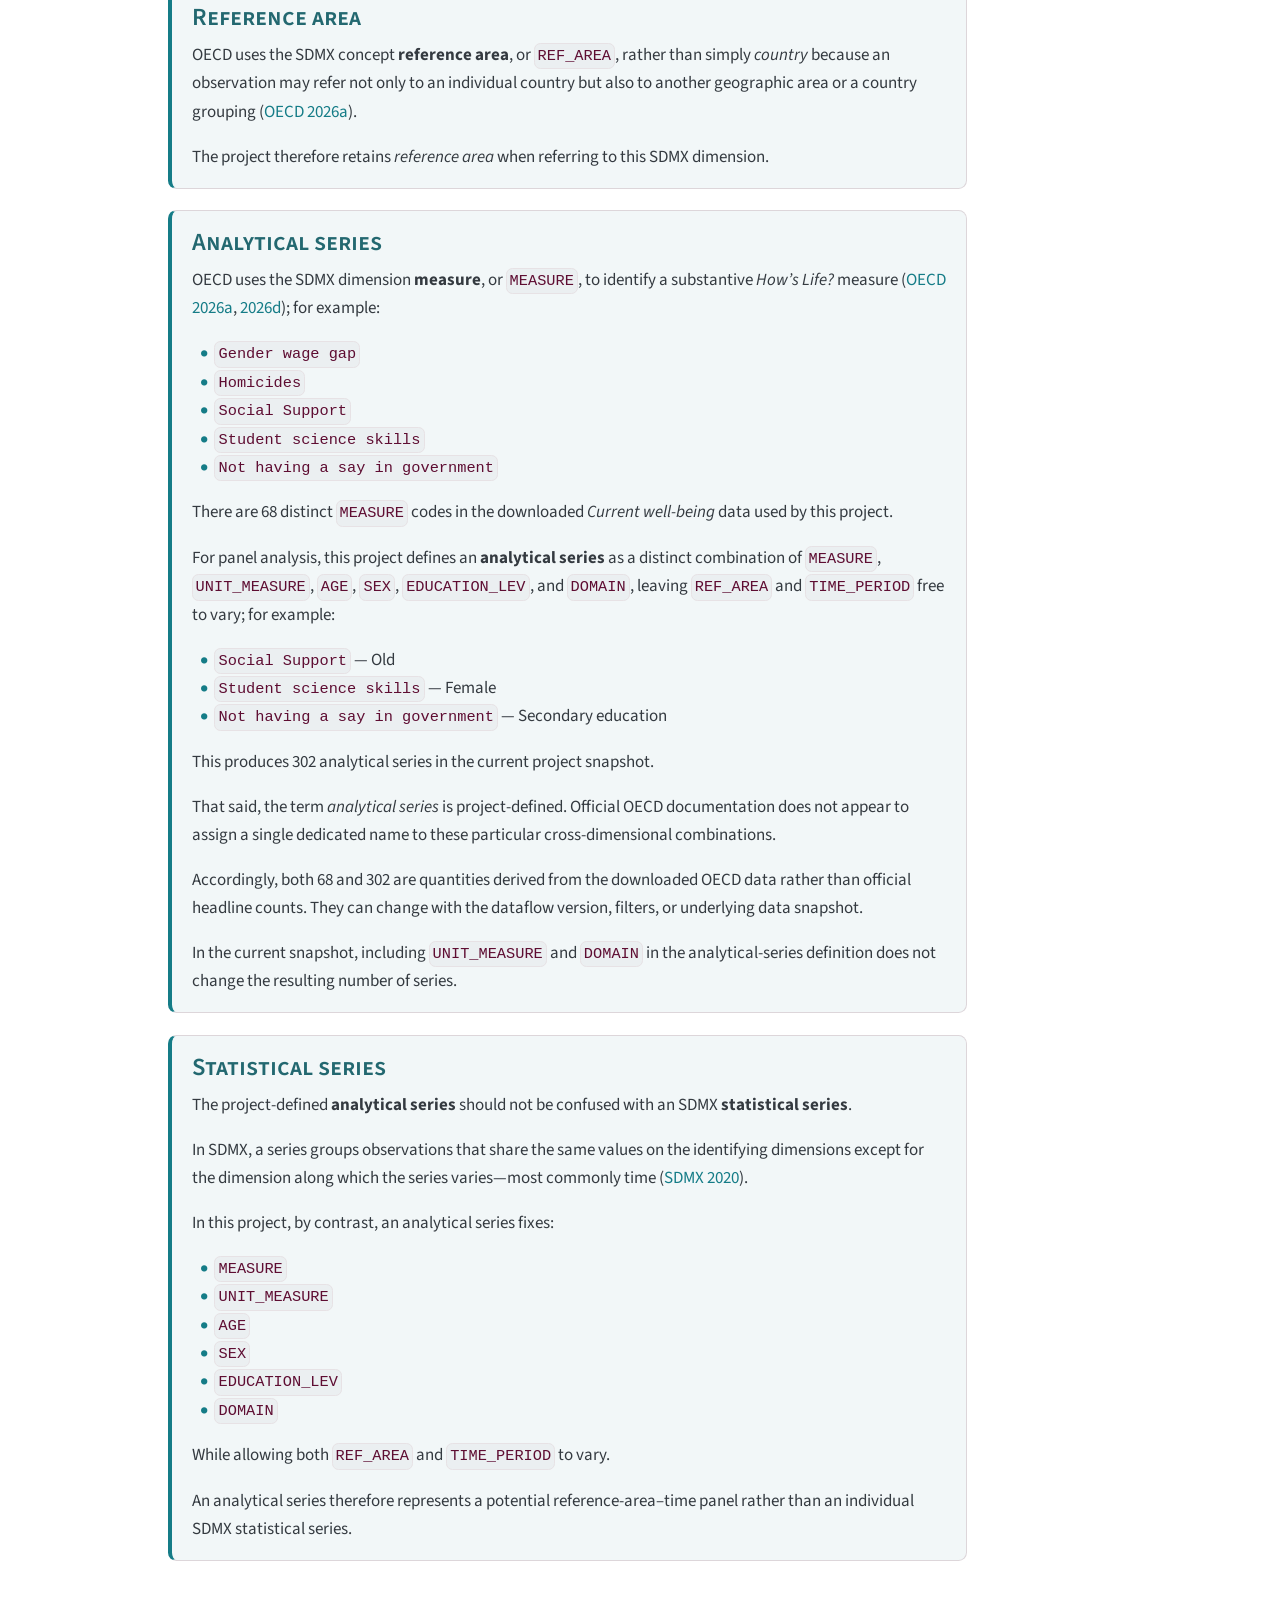
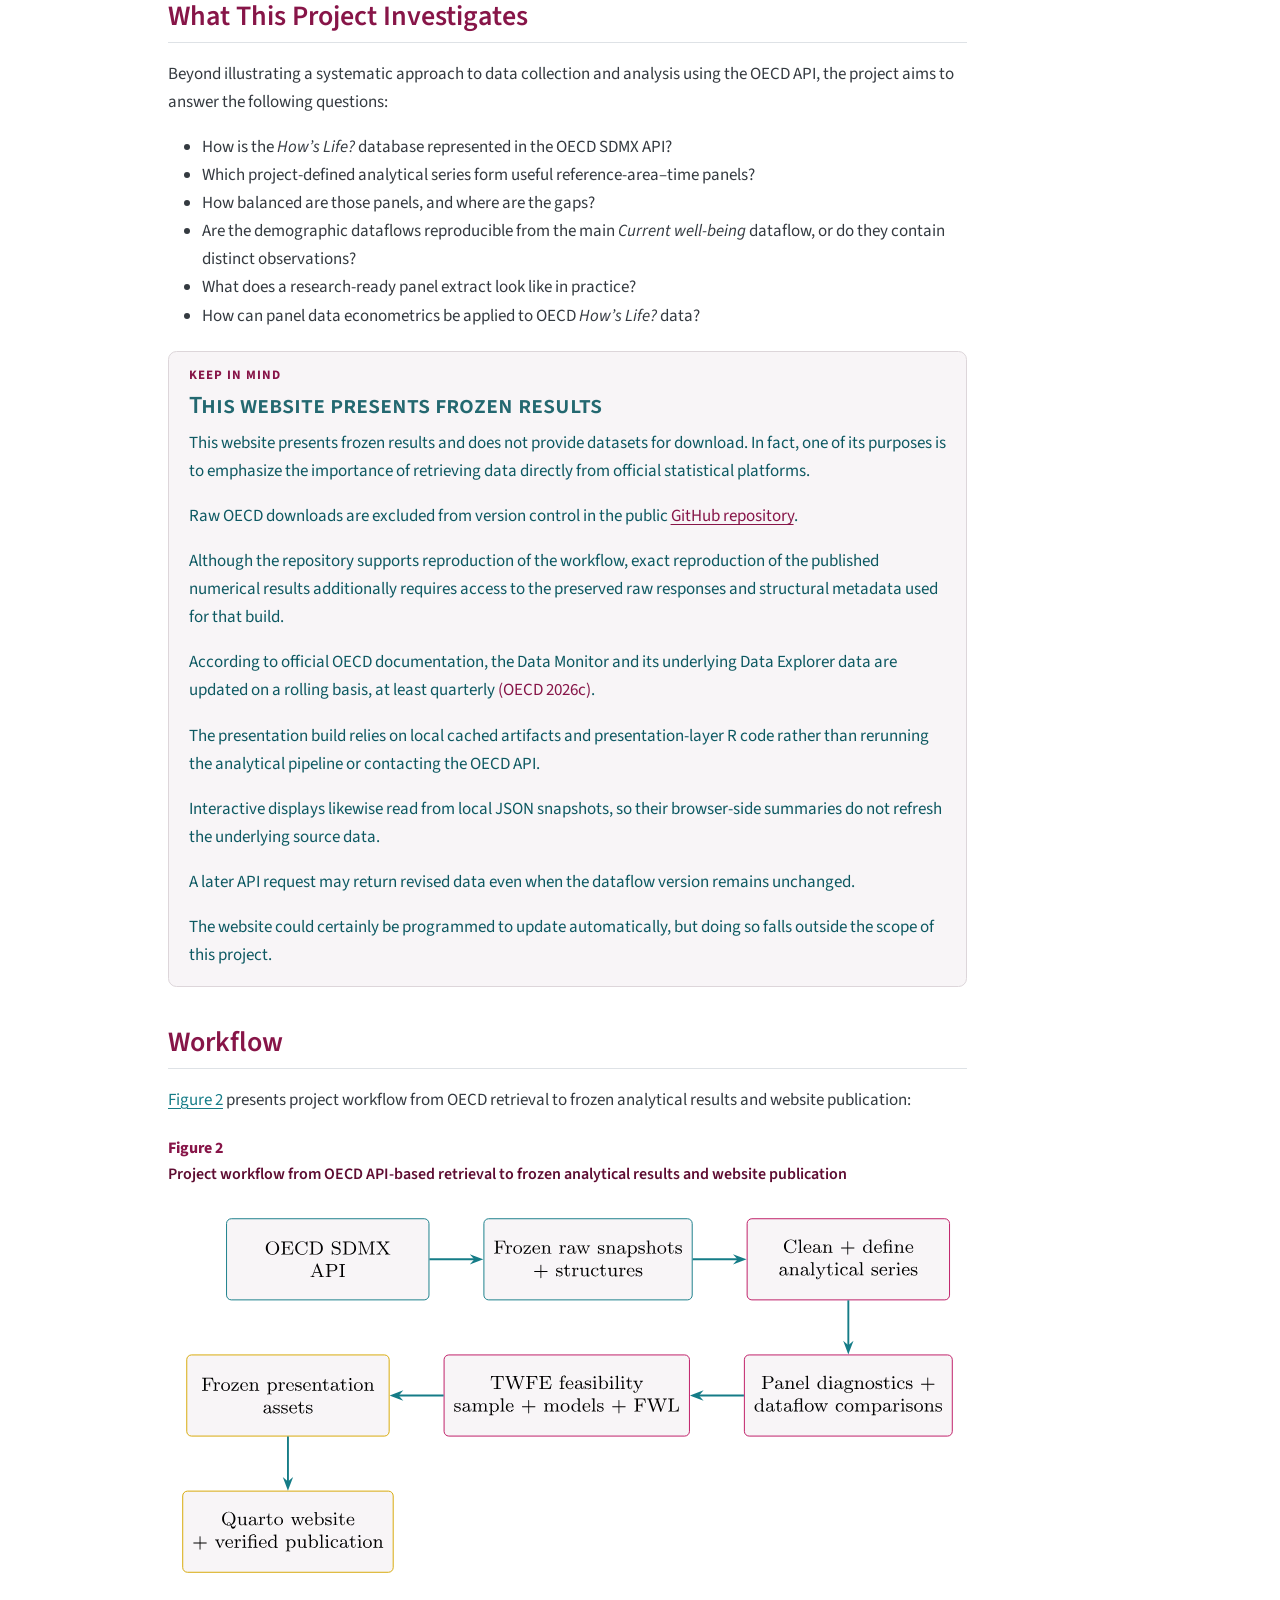
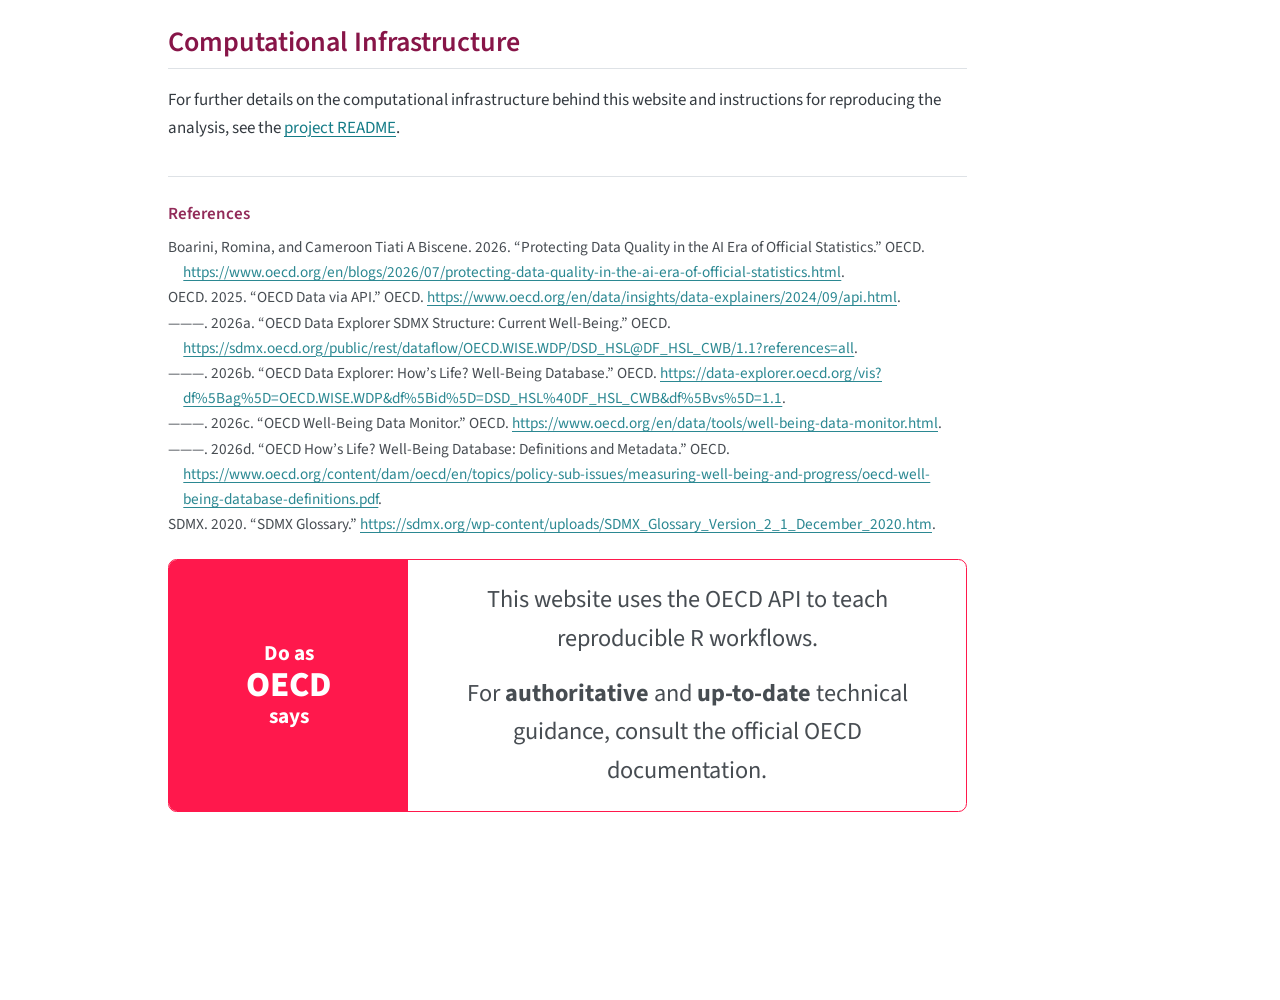
==== commit c147d74e: "Publish oecd-rules line break fix" ====
--- a/docs/index.html
+++ b/docs/index.html
@@ -420,10 +420,8 @@
 <span class="oecd-rules__slogan-line">says</span>
 </div>
 <div class="oecd-rules__guidance">
-<p>This website uses the OECD API to teach<br>
-reproducible R workflows.</p>
-<p>For <strong>authoritative</strong> and <strong>up-to-date</strong> technical guidance,<br>
-consult the official OECD documentation.</p>
+<p>This website uses the OECD API to teach reproducible R workflows.</p>
+<p>For <strong>authoritative</strong> and <strong>up-to-date</strong> technical guidance, consult the official OECD documentation.</p>
 </div>
 </div>
 
